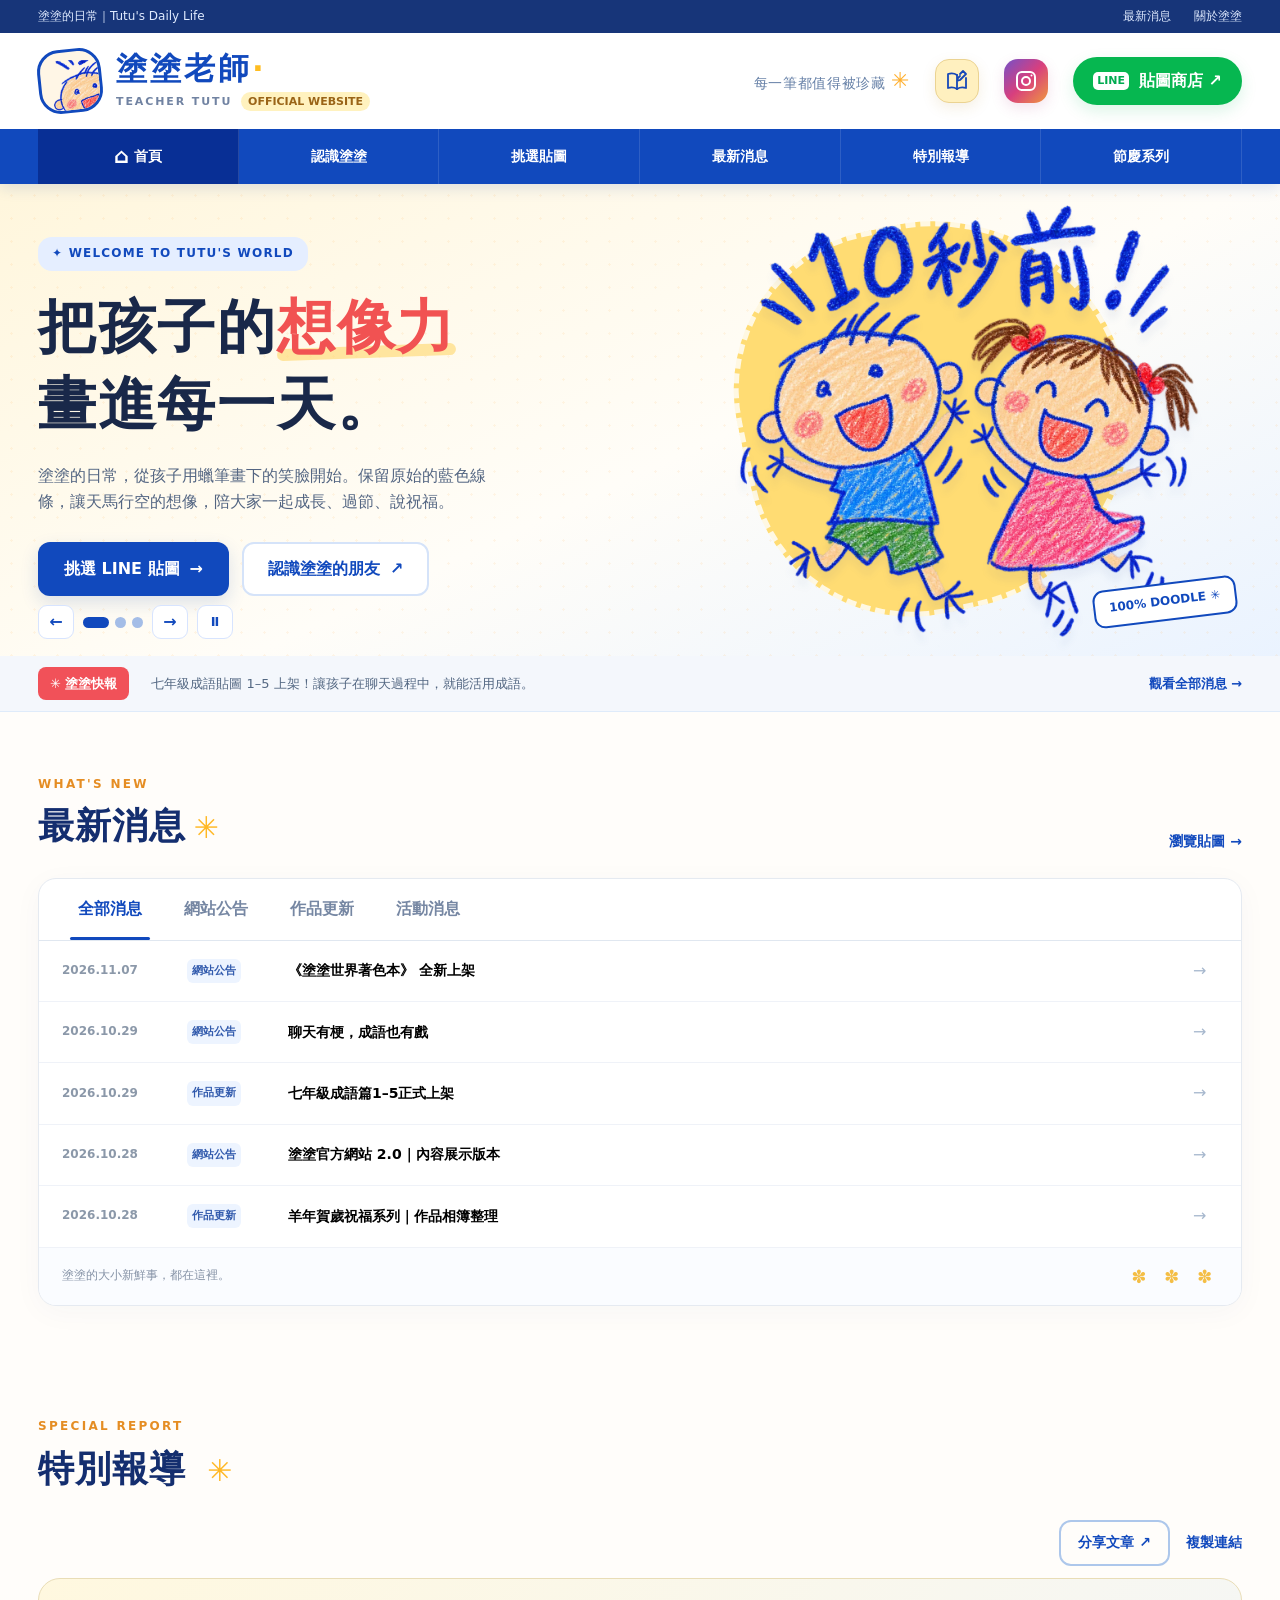
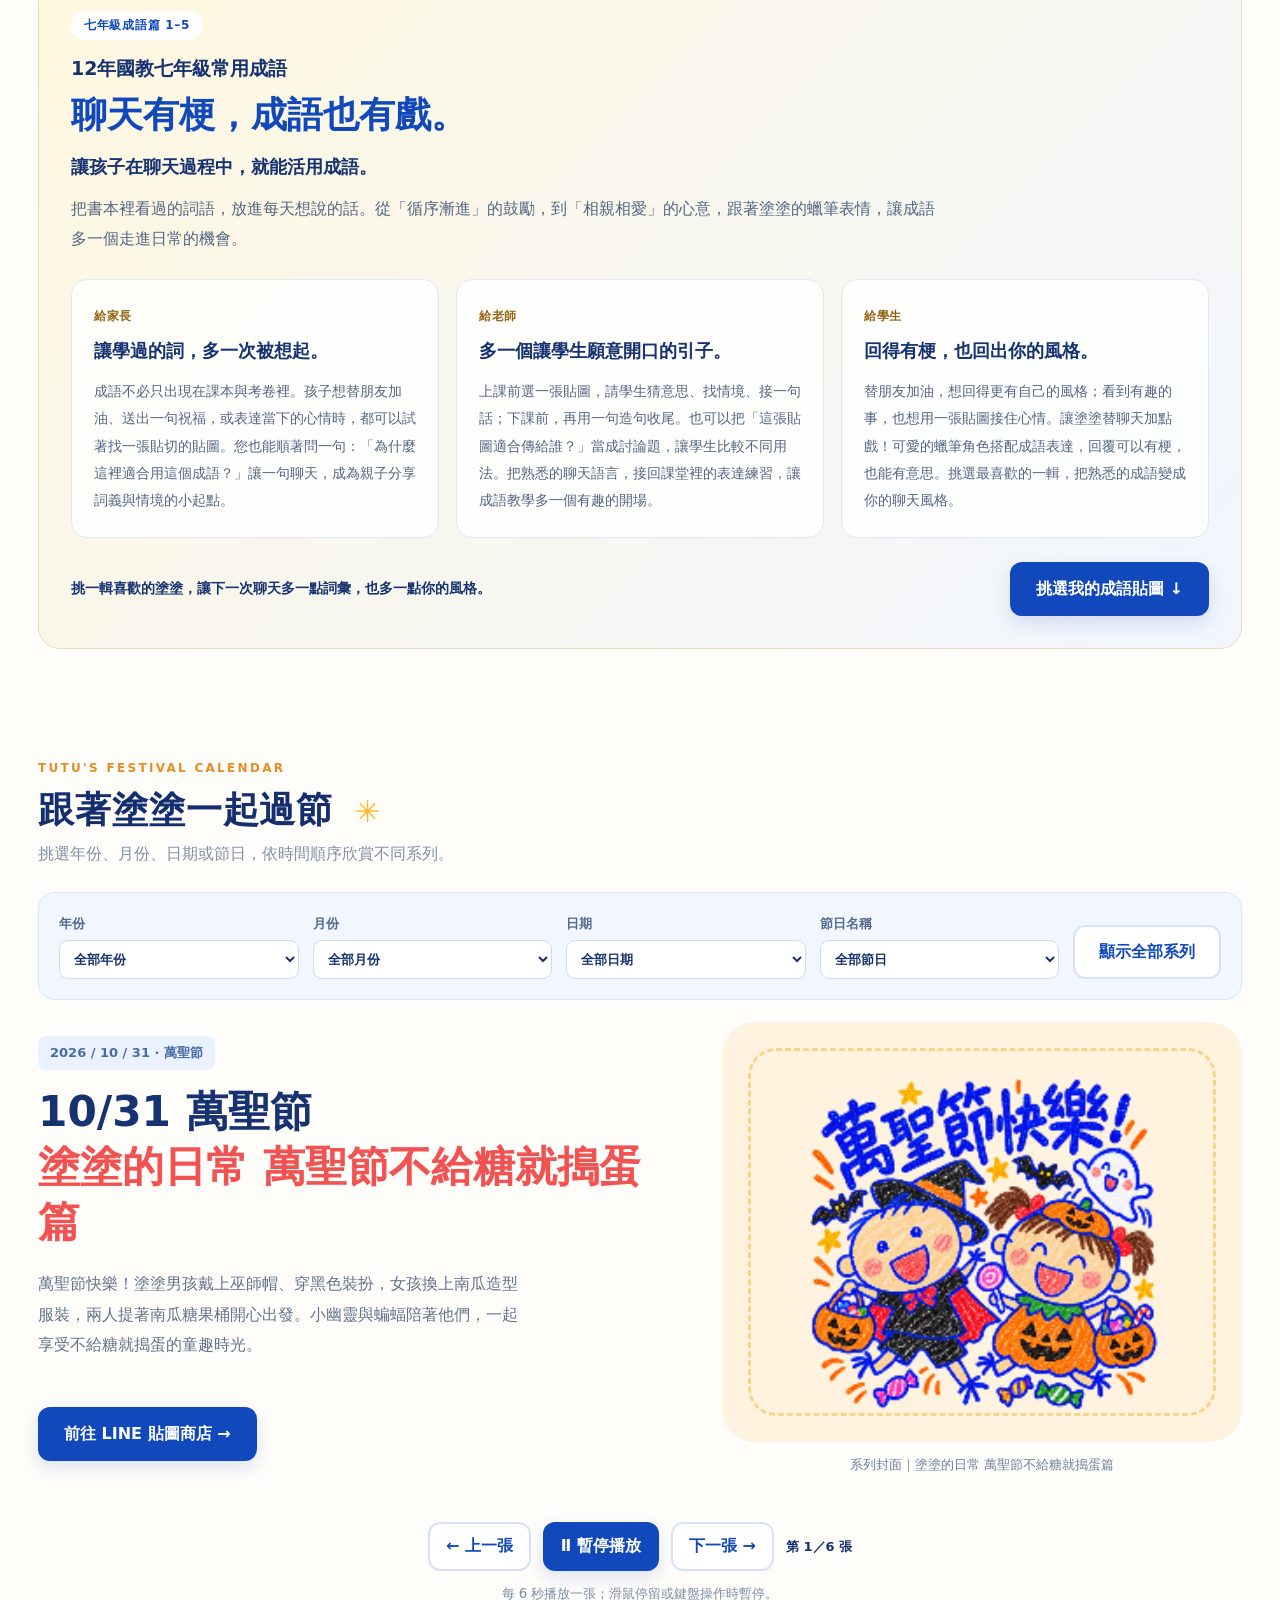
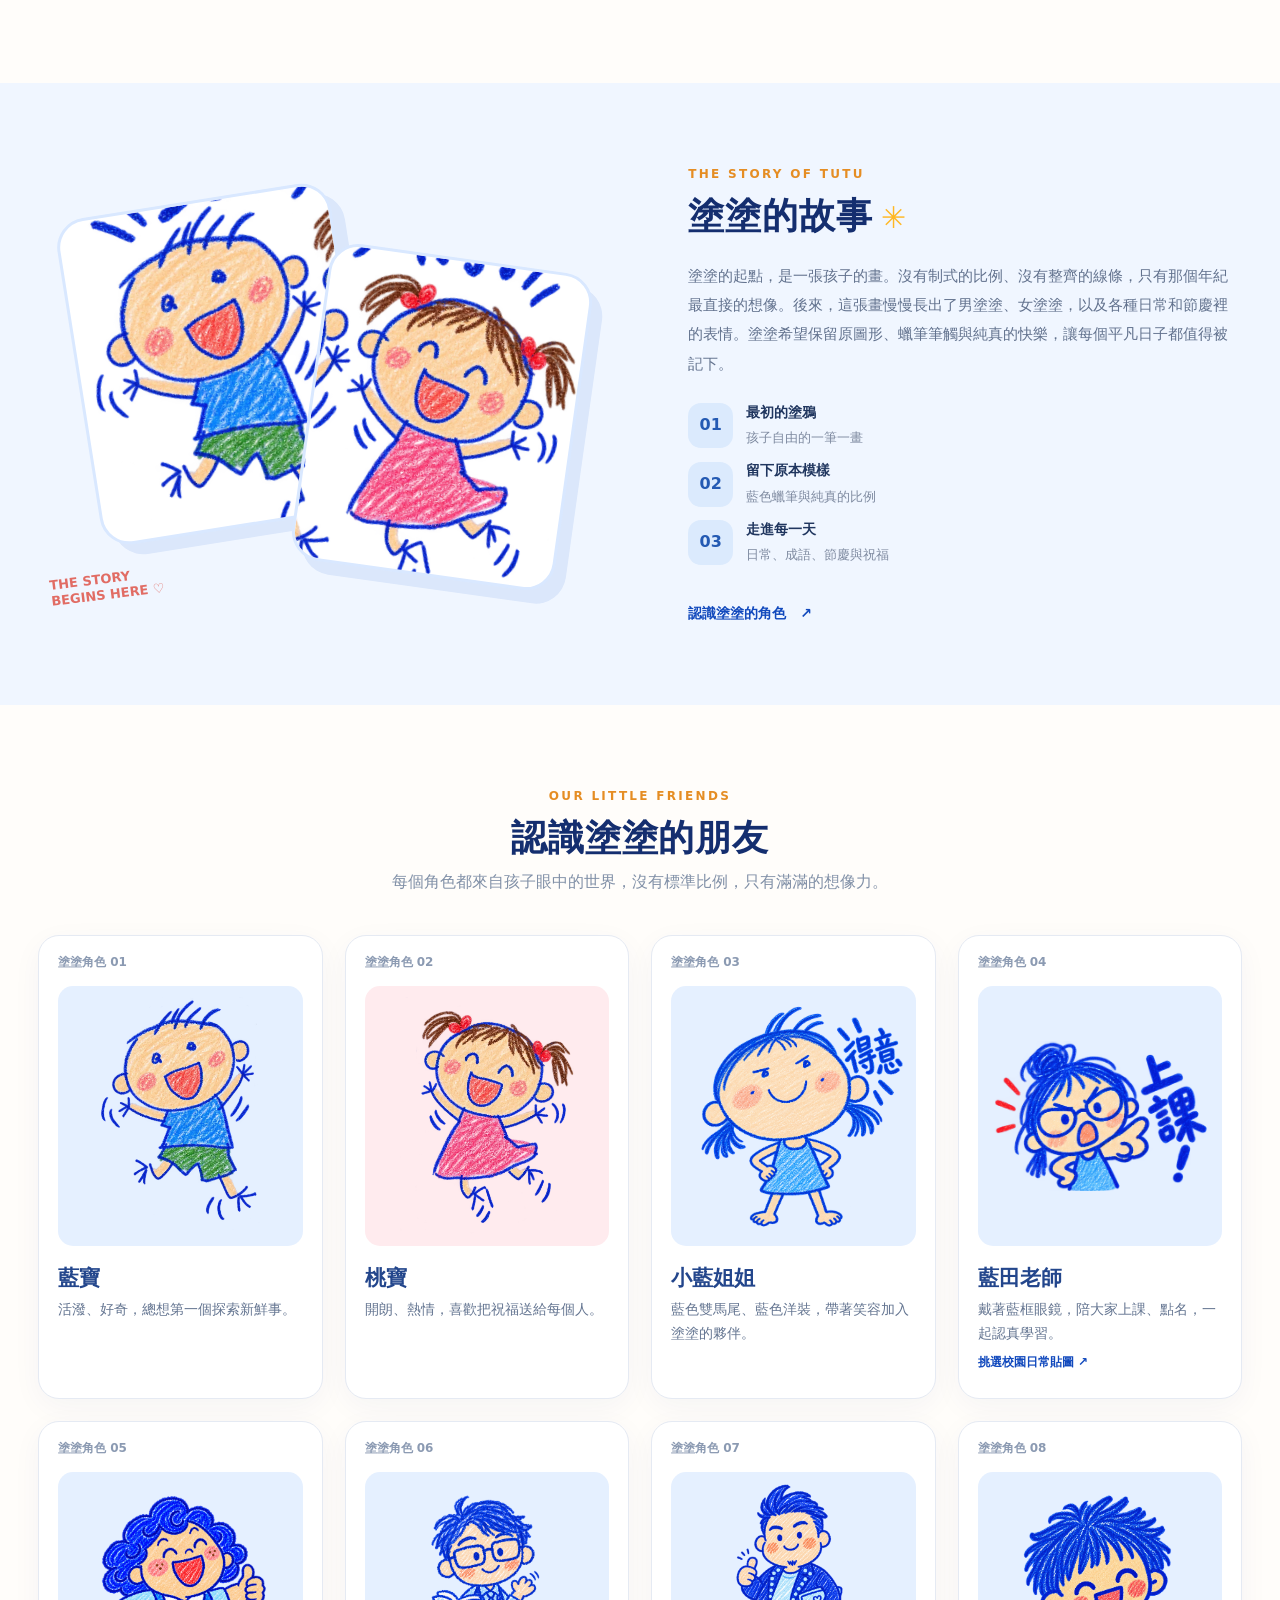
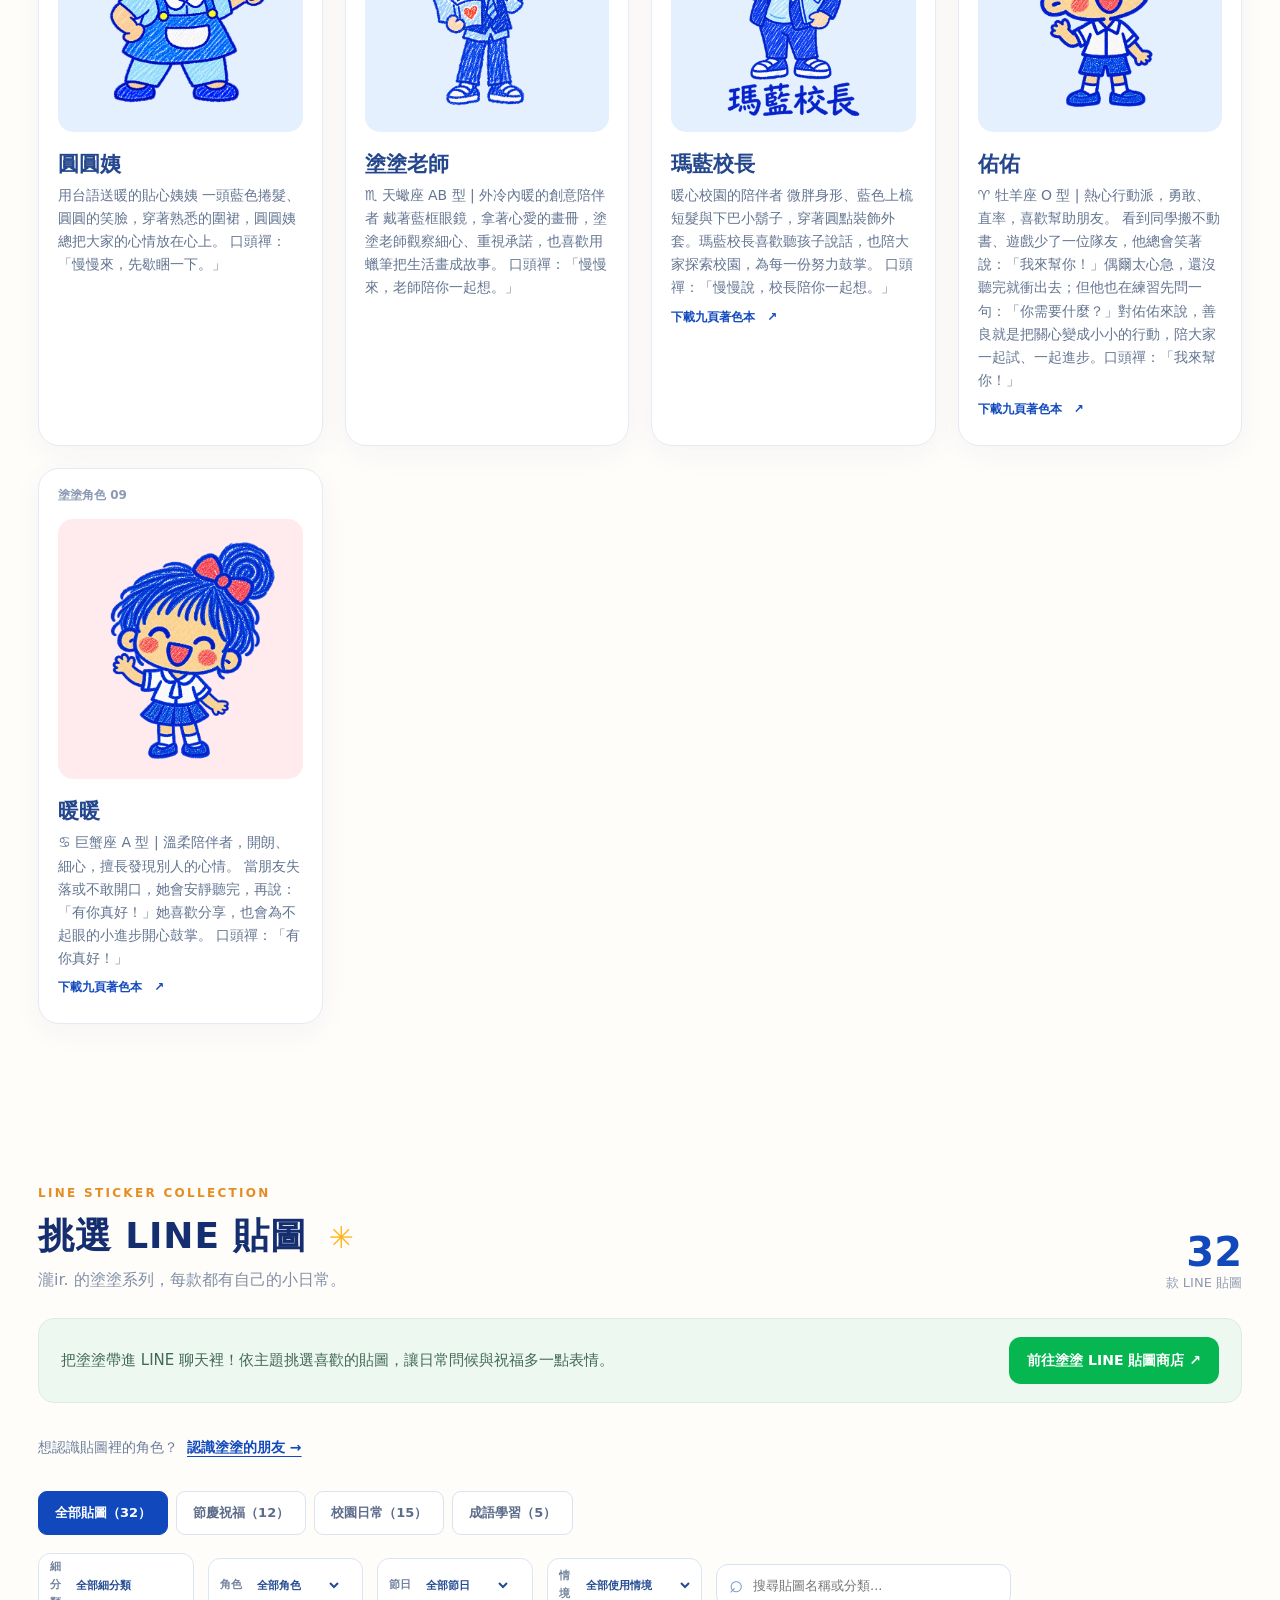
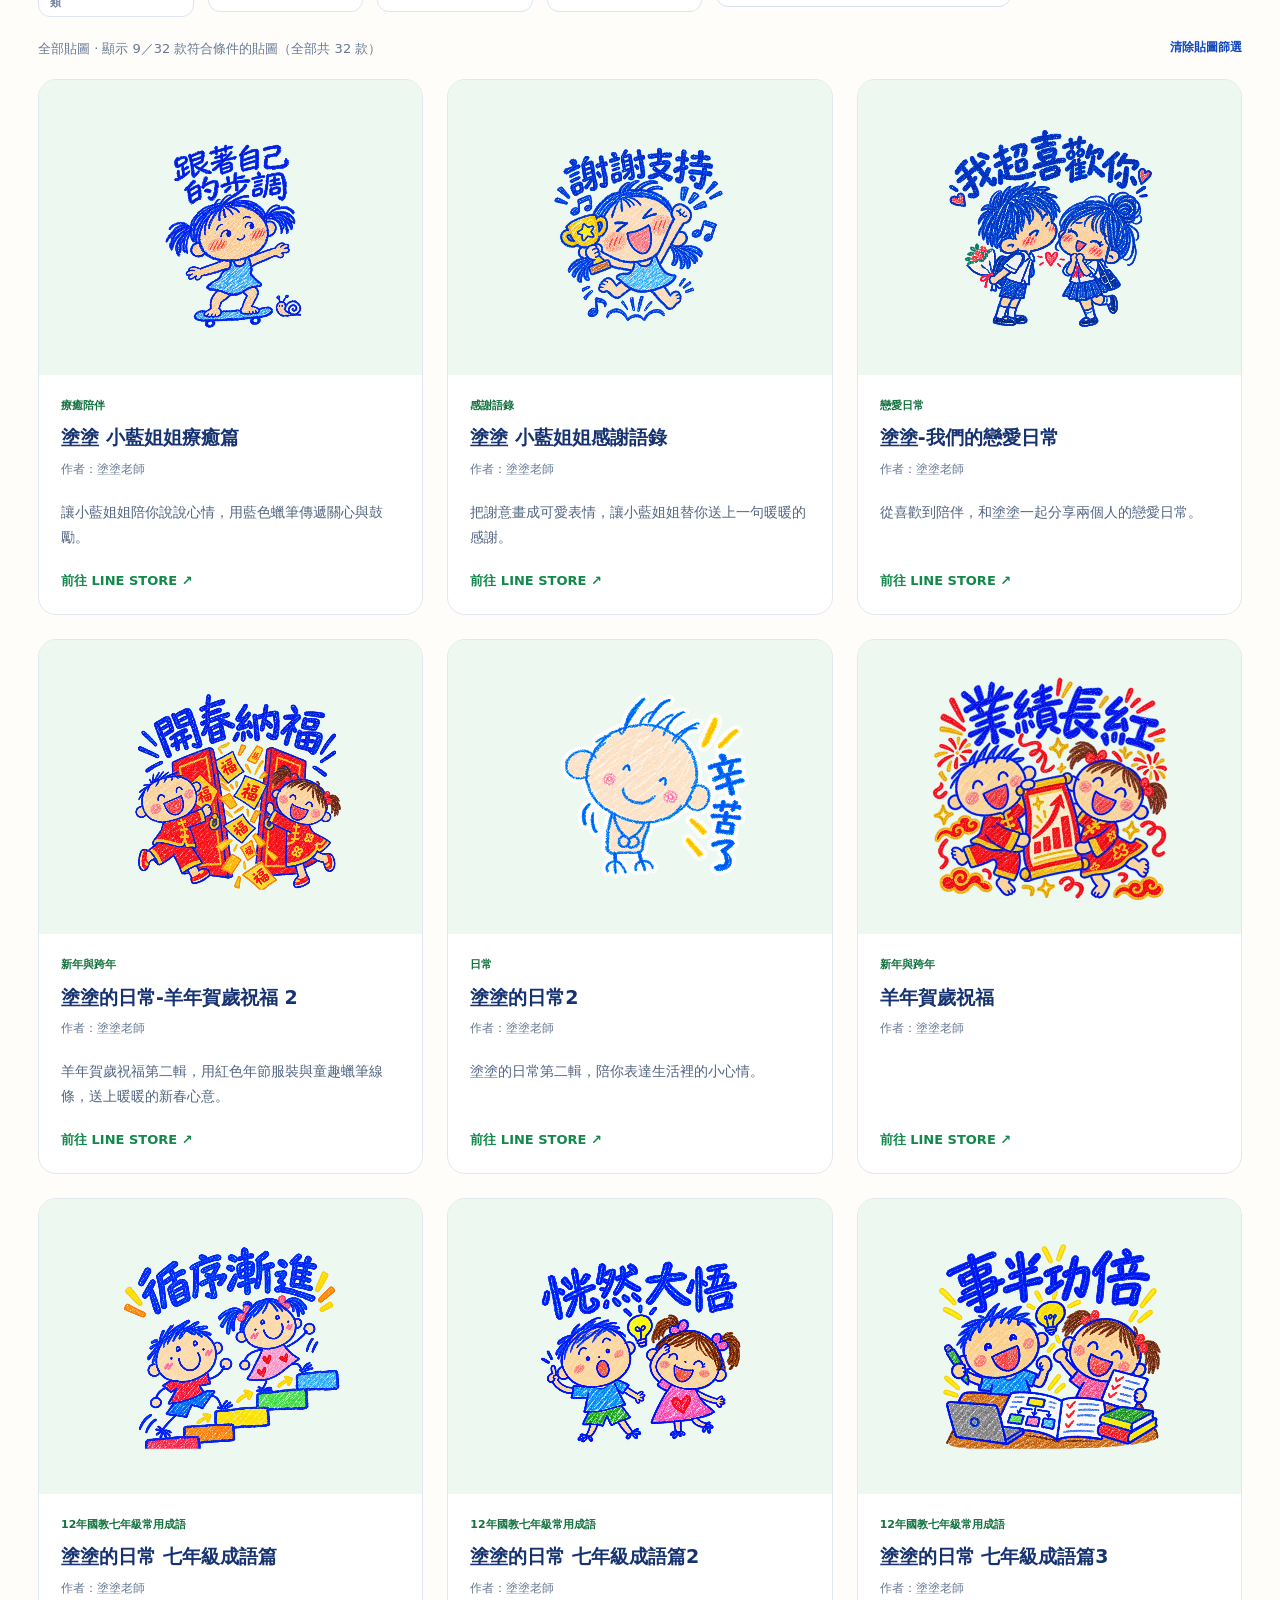
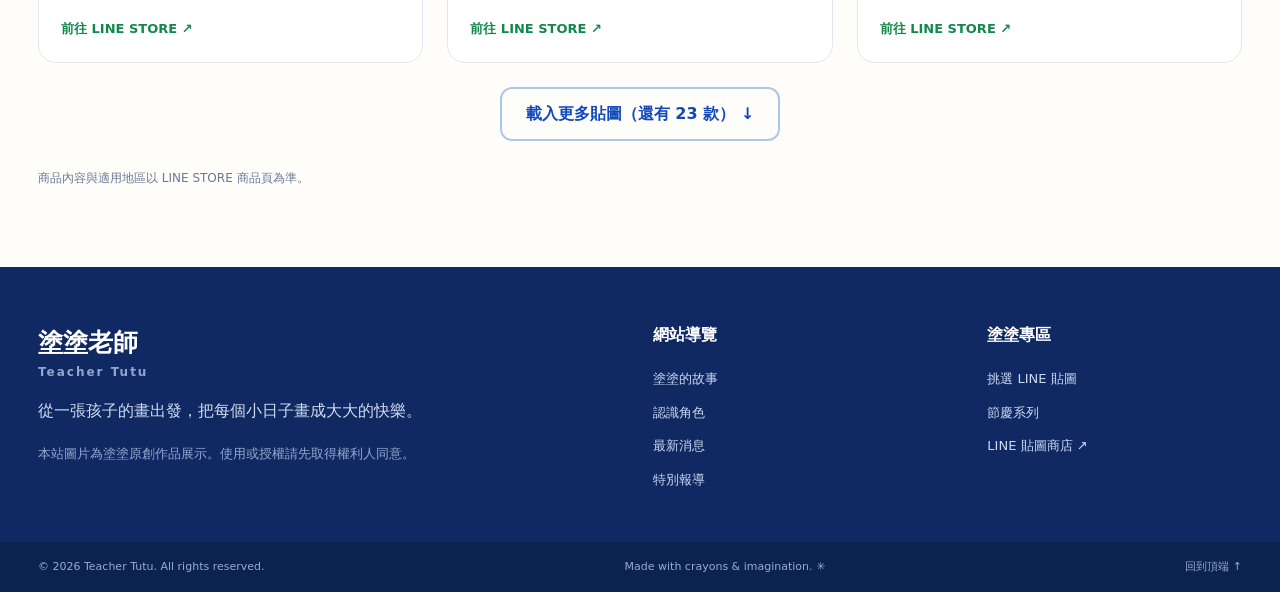
==== index.html @ b430885b "Publish Malan principal coloring book, restore friends and add product end sorting" ====
<!doctype html>
<html lang="zh-Hant">
<head>
<meta charset="utf-8"><meta name="viewport" content="width=device-width,initial-scale=1"><meta name="theme-color" content="#1247bd">
<meta name="description" content="塗塗老師 Teacher Tutu 官方網站。認識藍寶、桃寶、小藍姐姐、藍田老師與人物夥伴，閱讀塗塗的創作故事、成語特別報導，探索校園日常、生日祝福與節慶 LINE 貼圖。">
<link rel="canonical" href="https://yilong691111.github.io/teacher-tutu/">
<meta name="robots" content="index,follow,max-image-preview:large">
<meta name="keywords" content="塗塗老師,Teacher Tutu,塗塗的日常,LINE貼圖,兒童塗鴉,蠟筆畫,羊年賀歲">
<meta name="author" content="Teacher Tutu">
<meta property="og:url" content="https://yilong691111.github.io/teacher-tutu/"><meta property="og:site_name" content="塗塗老師 Teacher Tutu">
<meta property="og:type" content="website"><meta property="og:locale" content="zh_TW">
<meta property="og:title" content="塗塗老師 Teacher Tutu｜官方網站">
<meta property="og:description" content="塗塗老師 Teacher Tutu 官方網站。認識藍寶、桃寶、小藍姐姐、藍田老師與人物夥伴，閱讀塗塗的創作故事、成語特別報導，探索校園日常、生日祝福與節慶 LINE 貼圖。">
<meta property="og:image" content="https://yilong691111.github.io/teacher-tutu/assets/og-cover.png"><meta property="og:image:alt" content="塗塗老師 Teacher Tutu 原創蠟筆角色">
<meta name="twitter:card" content="summary_large_image"><meta name="twitter:title" content="塗塗老師 Teacher Tutu">
<meta name="twitter:description" content="塗塗老師 Teacher Tutu 官方網站。認識藍寶、桃寶、小藍姐姐、藍田老師與人物夥伴，閱讀塗塗的創作故事、成語特別報導，探索校園日常、生日祝福與節慶 LINE 貼圖。"><meta name="twitter:image" content="https://yilong691111.github.io/teacher-tutu/assets/og-cover.png">
<link rel="manifest" href="manifest.webmanifest"><link rel="apple-touch-icon" href="assets/icon-192.png">
<title>塗塗老師 Teacher Tutu｜官方網站</title>
<link rel="stylesheet" href="styles.css?v=20261101-header-instagram"><link rel="icon" href="assets/tutu-boy.webp" type="image/webp">
<script defer src="data/site-data.js?v=20261108-principal-friends-order"></script><script defer src="content-models.js?v=20261108-principal-friends-order"></script><script defer src="festival-model.js?v=20261106-year-order"></script><script defer src="category-model.js?v=20261030-report-editor"></script><script defer src="media-model.js?v=20261105-media-remove-fix"></script>
<script defer src="report-model.js?v=20261101-report-editor-pages"></script><script defer src="homepage-rich-text.js?v=20261103-rich-copy"></script>
<script defer src="homepage-text.js?v=20261103-preview-assets-tags"></script>
<script defer src="image-assets.js?v=20261103-preview-assets-tags"></script>
<script defer src="image-store.js?v=20261104-coloring"></script>
<script defer src="responsive-images.js?v=20261103-preview-assets-tags"></script>
<script defer src="coloring-release.js?v=20261108-principal-friends-order"></script><script defer src="coloring-model.js?v=20261108-principal-friends-order"></script><script defer src="coloring-assets.js?v=20261104-coloring"></script><script defer src="coloring-store.js?v=20261104-coloring"></script>
<script defer src="github-cms.js?v=20261105-december-single"></script><script defer src="festival-player.js?v=20261030-report-editor"></script><script defer src="taxonomy.js?v=20261103-preview-assets-tags"></script>
<script defer src="catalog-navigation.js?v=20261103-preview-assets-tags"></script><script defer src="catalog-browser.js?v=20261103-preview-assets-tags"></script><script defer src="article-sharing.js?v=20261030-report-editor"></script><script defer src="report-renderer.js?v=20261101-report-pages"></script><script defer src="homepage-preview.js?v=20261103-preview-assets-tags"></script>
<script defer src="app.js?v=20261103-preview-assets-tags"></script>
<script defer src="coloring-public.js?v=20261104-coloring"></script>
<script type="application/ld+json">{"@context":"https://schema.org","@graph":[{"@type":"Brand","@id":"https://yilong691111.github.io/teacher-tutu/#brand","name":"塗塗老師","alternateName":"Teacher Tutu","url":"https://yilong691111.github.io/teacher-tutu/","description":"從孩子的原始蠟筆塗鴉出發的原創角色品牌","logo":"https://yilong691111.github.io/teacher-tutu/assets/icon-192.png","sameAs":["https://store.line.me/stickershop/author/5947333/zh-Hant","https://www.instagram.com/tutu.teacher/"]},{"@type":"WebPage","@id":"https://yilong691111.github.io/teacher-tutu/#webpage","url":"https://yilong691111.github.io/teacher-tutu/","name":"塗塗老師 Teacher Tutu｜官方網站","description":"塗塗老師 Teacher Tutu 官方網站。認識藍寶、桃寶、小藍姐姐、藍田老師與人物夥伴，閱讀塗塗的創作故事、成語特別報導，探索校園日常、生日祝福與節慶 LINE 貼圖。","inLanguage":"zh-Hant","about":{"@id":"https://yilong691111.github.io/teacher-tutu/#brand"},"primaryImageOfPage":{"@type":"ImageObject","url":"https://yilong691111.github.io/teacher-tutu/assets/og-cover.png"}}]}</script>
<link rel="stylesheet" href="homepage-text.css?v=20261103-rich-copy">
<link rel="stylesheet" href="editor-enhancements.css?v=20261103-preview-assets-tags">
<link rel="stylesheet" href="coloring.css?v=20261104-coloring">
</head>
<body><div id="scroll-progress" aria-hidden="true"></div>
<a class="skip" href="#main">跳至主要內容</a>
<div class="utility"><div class="wrap utility-inner"><span>塗塗的日常｜Tutu's Daily Life</span><div><a href="#news">最新消息</a><a href="#about">關於塗塗</a></div></div></div>
<header class="masthead" id="top"><div class="wrap mast-inner"><a class="identity" href="#top" aria-label="塗塗老師官方網站首頁"><span class="logo-stamp"><img src="assets/tutu-boy.webp" alt=""></span><span><b>塗塗老師<span class="brand-dot">·</span></b><small>TEACHER TUTU <i>OFFICIAL WEBSITE</i></small></span></a><div class="header-right"><span class="header-note"><span id="brand-tagline">每一筆都值得被珍藏</span> <span aria-hidden="true">✳</span></span><button id="header-coloring" class="coloring-link" type="button" aria-label="開啟著色本下載" aria-haspopup="dialog" aria-controls="coloring-dialog" aria-expanded="false" title="下載著色本"><svg viewBox="0 0 24 24" width="24" height="24" fill="none" stroke="currentColor" stroke-width="1.8" stroke-linecap="round" stroke-linejoin="round" aria-hidden="true"><path d="M12 6c-3-2-6-2-9-1v14c3-1 6-1 9 1 3-2 6-2 9-1V9"></path><path d="M12 6v14M15 5l3-3 3 3-6 6-3 1 1-3 2-2"></path></svg></button><a id="header-instagram" class="instagram-link" href="https://www.instagram.com/tutu.teacher/" target="_blank" rel="noopener noreferrer" aria-label="塗塗老師 Instagram（另開新視窗）" title="Instagram @tutu.teacher"><svg viewBox="0 0 24 24" width="24" height="24" fill="none" stroke="currentColor" stroke-width="2" aria-hidden="true" focusable="false"><rect x="3" y="3" width="18" height="18" rx="5"></rect><circle cx="12" cy="12" r="4"></circle><circle cx="17.5" cy="6.5" r="1" fill="currentColor" stroke="none"></circle></svg></a><a id="header-line" class="line-pill" href="https://store.line.me/stickershop/author/5947333/zh-Hant" target="_blank" rel="noopener noreferrer"><span class="line-logo">LINE</span> 貼圖商店 ↗</a><button class="mobile-toggle" type="button" aria-label="展開導覽" aria-controls="primary-nav" aria-expanded="false">☰</button></div></div></header>
<nav class="nav-bar" id="primary-nav" aria-label="主選單"><div class="wrap nav-inner">
<a href="#top" class="nav-item active" data-nav-target="top" aria-current="location">⌂ <span>首頁</span></a><a href="#about" class="nav-item" data-nav-target="about">認識塗塗</a><a href="#line-catalog" class="nav-item" data-nav-target="line-catalog" data-catalog-topic="all">挑選貼圖</a><a href="#news" class="nav-item" data-nav-target="news">最新消息</a><a href="#idiom-story" class="nav-item" data-nav-target="idiom-story">特別報導</a><a href="#series" class="nav-item" data-nav-target="series">節慶系列</a>
</div></nav>
<main id="main">
<section class="hero-area"><div class="wrap hero-wrap"><div class="hero-track" id="hero-track" aria-label="塗塗輪播主題">
<div class="hero-slide on" data-idx="0"><div class="hero-content"><span id="hero-kicker" class="hero-kicker">✦ WELCOME TO TUTU'S WORLD</span><h1 id="hero-title">把孩子的<span>想像力</span><br>畫進每一天。</h1><div id="hero-description" class="homepage-copy">塗塗從孩子最真實的蠟筆塗鴉出發，用不完美的線條，留下最珍貴的快樂。</div><div class="hero-buttons"><a href="#line-catalog" data-catalog-topic="all" class="button blue">挑選 LINE 貼圖 <b>→</b></a><a href="#characters" class="button light">認識塗塗的朋友 <b>↗</b></a></div></div><div class="hero-visual"><span class="sketch-circle"></span><img id="hero-main-image" src="assets/tutu-hero.webp" alt="原創塗塗男女角色，快樂跳躍的蠟筆畫"><span class="drawn-label">100% DOODLE ✳</span></div></div>
<div class="hero-slide" data-idx="1"><div class="hero-content"><span id="hero2-kicker" class="hero-kicker">✦ ORIGINAL CRAYON ART</span><h1 id="hero2-title">歪歪的線條，<br><span>獨一無二</span>的塗塗。</h1><div id="hero2-description" class="homepage-copy">藍色蠟筆外框、圓圓的笑臉與大膽的顏色，是塗塗最有辨識度的原創表情。</div><div class="hero-buttons"><a href="#characters" class="button blue">認識塗塗夥伴 <b>→</b></a></div></div><div class="hero-visual"><span class="sketch-circle orange"></span><img id="hero2-main-image" src="assets/tutu-original.webp" alt="塗塗原始藍色蠟筆畫"></div></div>
<div class="hero-slide" data-idx="2"><div class="hero-content"><span id="hero3-kicker" class="hero-kicker">✦ CELEBRATE EVERY LITTLE DAY</span><h1 id="hero3-title">塗塗的日常，<br><span>一起說祝福。</span></h1><div id="hero3-description" class="homepage-copy">從日常問候到羊年賀歲，每張貼圖都保留孩子畫作的童真筆觸。</div><div class="hero-buttons"><a href="#series" class="button blue">探索節慶作品 <b>→</b></a><a href="#line" class="button light">看 LINE 貼圖 ↗</a></div></div><div class="hero-visual"><span class="sketch-circle red"></span><img id="hero-feature-image" src="assets/works/002.webp" alt="塗塗賀新年貼圖"></div></div>
</div><div class="hero-controls"><button id="hero-prev" aria-label="上一張">←</button><div class="hero-dots" id="hero-dots"><button class="selected" data-go="0" aria-label="第 1 張"></button><button data-go="1" aria-label="第 2 張"></button><button data-go="2" aria-label="第 3 張"></button></div><button id="hero-next" aria-label="下一張">→</button><button id="hero-pause" class="pause" aria-label="暫停輪播">Ⅱ</button></div></div></section>
<section class="notice-strip" aria-label="重要訊息"><div class="wrap notice-in"><span>✳ 塗塗快報</span><p id="notice-text">歡迎來到塗塗老師官方網站！作品持續整理更新中。</p><a href="#news">觀看全部消息 →</a></div></section>
<span id="gallery" class="legacy-anchor" aria-hidden="true"></span>
<section class="section wrap news-layout" id="news"><div class="news-left"><div class="section-title"><div><span class="section-eyebrow">WHAT'S NEW</span><h2>最新消息<span class="spark">✳</span></h2></div><a href="#line-catalog" data-catalog-topic="all" class="link-more">瀏覽貼圖 →</a></div><div class="news-panel"><div class="tabs" role="tablist" aria-label="公告分類"><button class="selected" data-news="全部" role="tab" aria-selected="true">全部消息</button><button data-news="網站公告" role="tab" aria-selected="false">網站公告</button><button data-news="作品更新" role="tab" aria-selected="false">作品更新</button><button data-news="活動消息" role="tab" aria-selected="false">活動消息</button></div><div id="news-list" class="news-list"></div><div class="panel-bottom"><span>塗塗的大小新鮮事，都在這裡。</span><span class="tiny-flower">✽ ✽ ✽</span></div></div></div></section>
<section class="section wrap idiom-story" id="idiom-story" aria-labelledby="special-report-title"><div class="section-title"><div><span class="section-eyebrow">SPECIAL REPORT</span><h2 id="special-report-title">特別報導 <span class="spark">✳</span></h2></div></div><div id="report-list"></div></section>
<section class="section wrap festival-calendar" id="series" aria-labelledby="festival-calendar-heading">
<div class="section-title"><div><span class="section-eyebrow">TUTU'S FESTIVAL CALENDAR</span><h2 id="festival-calendar-heading">跟著塗塗一起過節 <span class="spark">✳</span></h2><p>挑選年份、月份、日期或節日，依時間順序欣賞不同系列。</p></div></div>
<div class="festival-calendar-filters"><label>年份<select id="festival-filter-year"><option value="">全部年份</option></select></label><label>月份<select id="festival-filter-month"><option value="">全部月份</option></select></label><label>日期<select id="festival-filter-day"><option value="">全部日期</option></select></label><label>節日名稱<select id="festival-filter-holiday"><option value="">全部節日</option></select></label><button type="button" id="festival-reset" class="button light">顯示全部系列</button></div>
<p id="festival-result" class="festival-result"></p>
<div class="festival-ticker" id="festival-ticker" role="group" aria-label="依節慶日期順序排列的系列跑馬燈"><div class="festival-ticker-track" id="festival-ticker-track"></div></div>
<div class="festival-empty" id="festival-empty" hidden><p id="festival-empty-text"></p><p>可按「顯示全部系列」重新選擇。</p></div>
<div class="featured festival-display" id="festival-display"><div class="featured-copy"><span class="festival-date-label" id="festival-date-label"></span><h3><span id="festival-title">塗塗的日常</span><br><em id="festival-subtitle">羊年賀歲祝福</em></h3><p id="festival-description"></p><div class="featured-tags" id="festival-tags"></div><a href="#gallery" id="featured-go" class="button blue">看看系列作品 →</a></div><figure class="festival-artwork"><div class="featured-photo"><img id="festival-image" src="assets/works/009.webp" alt="塗塗節慶作品"></div><figcaption id="festival-work-caption"></figcaption></figure></div>
<div class="festival-playback"><button type="button" id="festival-prev" class="button light" aria-label="上一張節慶作品">← 上一張</button><button type="button" id="festival-pause" class="button blue">Ⅱ 暫停播放</button><button type="button" id="festival-next" class="button light" aria-label="下一張節慶作品">下一張 →</button><span id="festival-frame-count"></span><small>每 6 秒播放一張；滑鼠停留或鍵盤操作時暫停。</small></div><span id="festival-announcement" class="sr-only" aria-live="polite"></span>
</section>
<section class="story-band section" id="about"><div class="wrap story-inner"><div class="story-photos"><div class="story-sticker one"><img src="assets/tutu-boy.webp" alt="男塗塗角色"></div><div class="story-sticker two"><img src="assets/tutu-girl.webp" alt="女塗塗角色"></div><span class="story-note">THE STORY<br>BEGINS HERE ♡</span></div><div class="story-copy"><span class="section-eyebrow">THE STORY OF TUTU</span><h2>塗塗的故事<span class="spark">✳</span></h2><p id="story-description">塗塗的起點，是一張孩子的畫。沒有制式的比例，沒有整齊的線條，只有那個年紀最直接的想像。後來這張畫慢慢長出了男塗塗、女塗塗，以及日常和節慶裡的表情。</p><div class="story-steps"><div><strong>01</strong><span><b>最初的塗鴉</b><small>孩子自由的一筆一畫</small></span></div><div><strong>02</strong><span><b>留下原本模樣</b><small>藍色蠟筆與純真的比例</small></span></div><div><strong>03</strong><span><b>走進每一天</b><small>日常、成語、節慶與祝福</small></span></div></div><a class="underlink" href="#characters">認識塗塗的角色　↗</a></div></div></section>
<section class="section wrap" id="characters"><div class="section-title center"><span class="section-eyebrow">OUR LITTLE FRIENDS</span><h2>認識塗塗的朋友</h2><p>每個角色都來自孩子眼中的世界，沒有標準比例，只有滿滿的想像力。</p></div><div class="character-cards" id="character-cards"><article class="char-card"><span class="char-deco">塗塗角色 01</span><div class="char-image ice"><img src="assets/tutu-boy.webp" alt="男塗塗"></div><h3>男塗塗</h3><p>活潑、好奇，總想第一個探索新鮮事。</p></article><article class="char-card"><span class="char-deco">塗塗角色 02</span><div class="char-image pink"><img src="assets/tutu-girl.webp" alt="女塗塗"></div><h3>女塗塗</h3><p>開朗、熱情，喜歡把祝福送給每個人。</p></article><article class="char-card" id="character-xiaolan"><span class="char-deco">塗塗角色 03</span><div class="char-image ice"><img src="assets/xiaolan-sister.png" alt="小藍姐姐，藍色雙馬尾與藍色洋裝的蠟筆角色" width="1254" height="1254" style="height:92%;width:92%"></div><h3>小藍姐姐</h3><p>藍色雙馬尾、藍色洋裝，帶著笑容加入塗塗的夥伴。</p></article><article class="char-card" id="character-lantian"><span class="char-deco">塗塗角色 04</span><div class="char-image ice"><img src="assets/works/lantian-32044.png" alt="藍田老師，戴著藍框眼鏡、舉手提醒上課的蠟筆角色" width="512" height="341" style="height:92%;width:92%"></div><h3>藍田老師</h3><p>戴著藍框眼鏡，陪大家上課、點名，一起認真學習。</p><a class="underlink" href="?topic=daily#line-catalog">挑選校園日常貼圖 ↗</a></article></div></section>

<section class="section wrap line-catalog" id="line-catalog" aria-labelledby="line-catalog-title" hidden><div class="section-title"><div><span class="section-eyebrow">LINE STICKER COLLECTION</span><h2 id="line-catalog-title">挑選 LINE 貼圖 <span class="spark">✳</span></h2><p>瀧ir. 的塗塗系列，每款都有自己的小日常。</p></div><div class="gallery-summary"><b id="line-product-count">0</b><span>款 LINE 貼圖</span></div></div><div class="catalog-intro" id="line"><p>把塗塗帶進 LINE 聊天裡！依主題挑選喜歡的貼圖，讓日常問候與祝福多一點表情。</p><a class="button line-btn" id="main-line" href="https://store.line.me/stickershop/author/5947333/zh-Hant" target="_blank" rel="noopener noreferrer">前往塗塗 LINE 貼圖商店 ↗</a></div><p class="collection-switch">想認識貼圖裡的角色？<a href="#characters">認識塗塗的朋友 →</a></p><div class="line-catalog-toolbar"><div id="line-product-filters" class="gallery-filters" role="group" aria-label="貼圖主題"></div><div class="catalog-refinements"><label class="select-box"><span>細分類</span><select id="line-category-filter" aria-label="貼圖細分類"><option value="">全部細分類</option></select></label><label class="select-box"><span>角色</span><select id="line-character-filter" aria-label="貼圖角色"><option value="">全部角色</option></select></label><label class="select-box"><span>節日</span><select id="line-holiday-filter" aria-label="貼圖節日"><option value="">全部節日</option></select></label><label class="select-box"><span>情境</span><select id="line-situation-filter" aria-label="貼圖情境"><option value="">全部情境</option></select></label><label class="search-box"><span aria-hidden="true">⌕</span><input id="line-product-search" type="search" placeholder="搜尋貼圖名稱或分類..." aria-label="搜尋 LINE 貼圖"></label></div></div><div class="gallery-resultbar"><p id="line-product-result" class="line-product-result" aria-live="polite"></p><button id="clear-line-products" class="text-button" type="button">清除貼圖篩選</button></div><div id="line-product-grid" class="line-product-grid"></div><div class="catalog-more"><button id="load-more-line-products" class="button outline" type="button" aria-controls="line-product-grid" hidden>載入更多貼圖 ↓</button></div><p id="line-product-empty" hidden>找不到符合條件的貼圖，試試其他分類或名稱。</p><p class="line-catalog-note">商品內容與適用地區以 LINE STORE 商品頁為準。</p></section>
</main>
<footer class="footer" id="contact"><div class="wrap footer-main"><div class="footer-brand"><div class="footer-logo">塗塗老師 <span>Teacher Tutu</span></div><p>從一張孩子的畫出發，把每個小日子畫成大大的快樂。</p><small>本站圖片為塗塗原創作品展示。使用或授權請先取得權利人同意。</small></div><div class="footer-column"><b>網站導覽</b><a href="#about">塗塗的故事</a><a href="#characters">認識角色</a><a href="#news">最新消息</a><a href="#idiom-story">特別報導</a></div><div class="footer-column"><b>塗塗專區</b><a href="#line-catalog" data-catalog-topic="all">挑選 LINE 貼圖</a><a href="#series">節慶系列</a><a id="footer-line" href="https://store.line.me/stickershop/author/5947333/zh-Hant" target="_blank" rel="noopener noreferrer">LINE 貼圖商店 ↗</a></div></div><div class="footer-bottom"><div class="wrap"><span>© <span id="year">2026</span> Teacher Tutu. All rights reserved.</span><span>Made with crayons & imagination. ✳</span><a href="#top">回到頂端 ↑</a></div></div></footer>
<dialog id="news-dialog" class="news-modal"><button id="news-dialog-close" type="button" aria-label="關閉消息">✕</button><span class="section-eyebrow" id="news-dialog-category"></span><h3 id="news-dialog-title"></h3><p id="news-dialog-date"></p><div id="news-dialog-body"></div></dialog>
<button id="back-top" class="back-top" type="button" aria-label="回到頁面頂端">↑</button><div id="site-toast" class="site-toast" role="status" aria-live="polite"></div><dialog id="coloring-dialog" class="coloring-dialog" aria-labelledby="coloring-dialog-title">
<div class="coloring-dialog-head"><div><span class="section-eyebrow">LET'S COLOR TOGETHER</span><h2 id="coloring-dialog-title">把塗塗畫成你的顏色</h2><p>挑選著色本，下載 PDF 就能列印。自由選色，每一筆都很棒。</p></div><button id="coloring-close" type="button" class="coloring-close">關閉 ✕</button></div>
<div class="coloring-toolbar"><div class="coloring-tabs" role="group" aria-label="著色本分類"><button type="button" data-coloring-category="" aria-pressed="true">全部著色本</button><button type="button" data-coloring-category="人物篇" aria-pressed="false">人物篇</button><button type="button" data-coloring-category="合集篇" aria-pressed="false">合集篇</button></div><label class="coloring-search">找一本著色本<input id="coloring-search" type="search" placeholder="搜尋角色或書名"></label></div>
<p id="coloring-result" class="coloring-result" role="status" aria-live="polite"></p><div id="coloring-grid" class="coloring-grid"></div><p class="coloring-print-note">列印建議：A4、原尺寸、單面列印；蠟筆或色鉛筆都可以。</p>
</dialog>
</body></html>
---- styles.css ----
:root{--blue:#1149bd;--deep:#163270;--ink:#192849;--light:#edf5ff;--cream:#fffaf0;--gold:#ffc942;--red:#f15252;--line:#e1e7ef;--font:system-ui,-apple-system,"Noto Sans TC","Microsoft JhengHei",sans-serif}*{box-sizing:border-box}html{scroll-behavior:smooth;scroll-padding-top:75px}body{margin:0;font-family:var(--font);color:var(--ink);background:#fffdfa;line-height:1.65}button,input,textarea,select{font:inherit}button{cursor:pointer}a{color:inherit;text-decoration:none}img{max-width:100%;display:block}h1,h2,h3,p{margin-top:0}h1,h2,h3{line-height:1.3}h2{letter-spacing:.025em}button:focus-visible,a:focus-visible,input:focus-visible{outline:3px solid #ffb51c;outline-offset:3px}.wrap{max-width:1280px;padding:0 38px;margin:0 auto}.skip{position:absolute;left:-9999px;top:0;z-index:100;background:#fff}.skip:focus{left:10px}.utility{background:#173579;color:#e0ebff;font-size:12px}.utility-inner{height:33px;display:flex;align-items:center;justify-content:space-between}.utility-inner>div{display:flex;gap:23px}.utility a:hover{text-decoration:underline}.masthead{background:#fff;position:relative;z-index:8}.mast-inner{display:flex;justify-content:space-between;align-items:center;min-height:96px}.identity{display:flex;gap:14px;align-items:center}.logo-stamp{width:64px;height:64px;display:grid;place-items:center;background:#fff6e6;border:3px solid var(--blue);border-radius:22px;transform:rotate(-6deg);overflow:hidden}.logo-stamp img{width:90px;max-width:none;transform:rotate(6deg) translateY(10px)}.identity b{display:block;font-size:31px;letter-spacing:3px;color:var(--blue);line-height:1.12}.identity small{display:block;font-size:11px;letter-spacing:1.9px;color:#7183a2;font-weight:800;margin-top:7px}.identity small i{font-style:normal;background:#fff2bf;color:#9a6417;padding:3px 7px;border-radius:10px;letter-spacing:0;margin-left:3px}.brand-dot{color:#ffbd21}.header-right{display:flex;align-items:center;gap:25px}.header-note{color:#6680a7;font-size:14px;letter-spacing:.05em}.header-note span{color:#ffaf2d;font-size:22px}.line-pill{background:#06b750;color:#fff;border-radius:35px;padding:11px 20px;display:flex;align-items:center;gap:10px;font-weight:750;box-shadow:0 6px 16px #0fb95d25}.line-logo{font-size:11px;border-radius:5px;background:#fff;color:#00ab50;padding:0px 4px;font-weight:900}.mobile-toggle{display:none;background:#fff;color:var(--blue);border:1px solid #dde4f1;border-radius:11px;font-size:22px;width:46px;height:45px}.nav-bar{background:var(--blue);position:sticky;top:0;z-index:7;box-shadow:0 4px 14px #1746aa24}.nav-inner{display:flex;align-items:center}.nav-item{display:flex;justify-content:center;align-items:center;height:55px;min-width:116px;padding:0 15px;color:#fff;font-weight:800;font-size:14px;border-right:1px solid #ffffff20;white-space:nowrap}.nav-item:first-child{font-size:21px;min-width:100px}.nav-item:first-child span{font-size:14px;margin-left:5px}.nav-item:hover,.nav-item.active{background:#082f95}.hero-area{background:linear-gradient(155deg,#fff6dc,#fffdf8 55%,#eaf3ff);position:relative;overflow:hidden}.hero-area:before{content:"";position:absolute;inset:0;background-image:radial-gradient(#ffbb6b 1.2px,transparent 1.2px);background-size:23px 23px;opacity:.13}.hero-wrap{position:relative}.hero-track{min-height:472px;position:relative}.hero-slide{display:none;min-height:472px;grid-template-columns:1fr .95fr;align-items:center;gap:5%;animation:heroIn .45s ease}.hero-slide.on{display:grid}@keyframes heroIn{from{opacity:.5;transform:translateY(9px)}to{opacity:1;transform:translateY(0)}}.hero-content{position:relative;z-index:2;padding:38px 0 45px}.hero-kicker{display:inline-block;color:var(--blue);font-weight:900;letter-spacing:1.2px;font-size:12px;border-radius:14px;background:#e5eeff;padding:7px 14px}.hero-content h1{font-size:clamp(38px,4.5vw,63px);line-height:1.35;letter-spacing:.03em;margin:18px 0 19px;font-weight:900}.hero-content h1 span{color:var(--red);position:relative;z-index:1}.hero-content h1 span:after{content:"";position:absolute;bottom:3px;left:0;right:0;height:12px;background:#ffda76;opacity:.65;z-index:-1;border-radius:20px;transform:rotate(-2deg)}.hero-content p{color:#536582;max-width:475px;font-size:16px}.hero-buttons{display:flex;gap:13px;margin-top:26px;flex-wrap:wrap}.button{display:inline-flex;justify-content:center;align-items:center;gap:10px;padding:12px 24px;border-radius:12px;font-weight:850;border:2px solid transparent;transition:transform .2s,box-shadow .2s}.button:hover{transform:translateY(-2px)}.button.blue{background:var(--blue);color:white;box-shadow:0 7px 18px #1748ae26}.button.light{background:#fff;color:var(--blue);border-color:#d5e3f9}.button.outline{background:transparent;border-color:#adc7eb;color:var(--blue)}.hero-visual{height:445px;position:relative;display:flex;align-items:center;justify-content:center}.hero-visual img{height:106%;width:100%;object-fit:contain;position:relative;z-index:2;filter:drop-shadow(0 10px 3px #153c930d)}.sketch-circle{position:absolute;width:390px;height:390px;border-radius:45% 55% 54% 46%;background:#ffdc73;top:23px;left:10%;transform:rotate(-12deg);border:5px dashed #fff8e2}.sketch-circle.orange{background:#ffe6bb}.sketch-circle.red{background:#ffdcdf}.drawn-label{position:absolute;z-index:3;bottom:22px;right:1%;background:#fff;border:2px solid var(--blue);color:var(--blue);padding:7px 14px;border-radius:11px;font-size:12px;font-weight:900;transform:rotate(-7deg)}.hero-controls{display:flex;gap:9px;position:absolute;bottom:17px;left:38px;z-index:4;align-items:center}.hero-controls button{border:1px solid #d7e4ff;background:#fff;color:var(--blue);border-radius:9px;height:34px;min-width:36px;font-weight:900}.hero-dots{display:flex;gap:6px;align-items:center}.hero-dots button{width:11px;height:11px;min-width:0;border:0;border-radius:15px;background:#a4bde7;padding:0}.hero-dots button.selected{width:26px;background:var(--blue)}.hero-controls .pause{font-size:13px}.notice-strip{background:#f4f7fc;border-bottom:1px solid #dfebfa}.notice-in{display:flex;align-items:center;min-height:55px;gap:22px;font-size:13px}.notice-in>span{background:#f15159;color:#fff;font-weight:850;padding:6px 12px;border-radius:8px;white-space:nowrap}.notice-in p{margin:0;flex:1;color:#536782;white-space:nowrap;overflow:hidden;text-overflow:ellipsis}.notice-in a{color:var(--blue);font-weight:850;white-space:nowrap}.quicklinks{display:grid;grid-template-columns:repeat(5,1fr);gap:13px;margin-top:34px;margin-bottom:24px}.quick-link{background:#fff;border:1px solid #e4eaf4;border-radius:18px;display:flex;align-items:center;padding:15px 14px;gap:10px;box-shadow:0 6px 19px #1d4a8910;position:relative;transition:.2s;min-width:0}.quick-link:hover{transform:translateY(-4px);border-color:#8aafed}.quick-icon{min-width:45px;height:45px;border-radius:14px;display:grid;place-items:center;color:var(--deep);font-size:25px;font-weight:900}.qi-yellow{background:#ffe7a1}.qi-red{background:#ffd5da}.qi-blue{background:#d7eaff}.qi-green{background:#d5f4dc}.qi-dark{background:#dce5ff}.quick-link b{font-size:14px;white-space:nowrap}.quick-link small{display:block;font-size:10px;letter-spacing:.2px;color:#7e8da6}.quick-link i{font-style:normal;color:#8da7d2;align-self:flex-start;margin-left:auto}.section{padding-top:77px;padding-bottom:78px}.section-eyebrow{font-weight:900;color:#e58d23;font-size:12px;letter-spacing:2.3px}.section-title{display:flex;align-items:end;justify-content:space-between;margin-bottom:25px;gap:20px}.section-title h2,.story-copy h2{font-size:36px;margin:7px 0 3px;color:#142e6f;font-weight:900}.spark{color:#ffb825;font-size:30px;margin-left:8px}.section-title p{color:#8190a7;margin:7px 0 0}.section-title.center{display:block;text-align:center;margin-bottom:40px}.link-more,.underlink{color:var(--blue);font-weight:850;font-size:14px}.news-layout{display:block;padding-top:58px}.news-panel{border:1px solid #e5eaf1;background:#fff;border-radius:18px;overflow:hidden;box-shadow:0 6px 30px #193e7909}.tabs{display:flex;gap:0;border-bottom:1px solid #e0e7f0;padding:0 18px}.tabs button{border:0;background:transparent;font-weight:800;color:#7687a3;padding:17px 21px;position:relative;white-space:nowrap}.tabs button.selected{color:var(--blue)}.tabs button.selected:after{content:"";background:var(--blue);height:3px;bottom:0;left:13px;right:13px;position:absolute;border-radius:6px}.news-list{min-height:228px}.news-row{width:100%;text-align:left;border:0;border-bottom:1px solid #eff2f8;background:#fff;display:grid;grid-template-columns:112px 88px 1fr 25px;gap:13px;align-items:center;padding:17px 23px;transition:background .2s}.news-row:hover{background:#f6f9ff}.news-row time{font-size:12px;color:#8b98a9;font-weight:700}.news-row .category{font-size:11px;border-radius:6px;background:#edf4ff;color:#315aad;padding:3px 5px;justify-self:start;font-weight:800}.news-row strong{font-size:14px;font-weight:720;overflow:hidden;text-overflow:ellipsis;white-space:nowrap}.news-row .arrow{color:#a7b8ce}.panel-bottom{padding:14px 23px;display:flex;justify-content:space-between;align-items:center;background:#fafcff;color:#8592a6;font-size:12px}.tiny-flower{color:#f4be45;font-size:18px;letter-spacing:6px}.news-aside{display:flex;flex-direction:column;gap:14px;padding-top:62px}.aside-card{background:#eaf2ff;border-radius:18px;position:relative;overflow:hidden;min-height:320px;padding:24px;border:1px solid #d9e6ff}.aside-label{font-size:11px;color:#4b75bd;font-weight:900;letter-spacing:1.5px}.aside-card h3{font-size:22px;color:#163775;margin:10px 0 0}.aside-illustration{position:absolute;right:-26px;bottom:25px;width:235px;height:210px}.aside-illustration img{width:100%;height:100%;object-fit:contain}.aside-card>a{position:absolute;bottom:22px;left:24px;background:var(--blue);color:#fff;font-size:12px;font-weight:850;border-radius:10px;padding:9px 13px;z-index:2}.aside-mini{padding:16px 20px;border:1px dashed #ffc5a2;border-radius:15px;background:#fff9ef;font-size:13px}.aside-mini b{color:#e67a41}.aside-mini p{margin:5px 0 0;color:#667894}.story-band{background:#f0f6ff}.story-inner{display:grid;grid-template-columns:1fr 1fr;gap:8%;align-items:center}.story-photos{min-height:428px;position:relative}.story-sticker{position:absolute;background:#fff;border-radius:30px;border:3px solid #d9e8ff;box-shadow:12px 12px 0 #dbe7fb;overflow:hidden;display:grid;place-items:center}.story-sticker img{height:100%;width:100%;object-fit:contain}.story-sticker.one{width:50%;height:330px;top:20px;left:7%;transform:rotate(-9deg)}.story-sticker.two{width:48%;height:320px;top:78px;left:49%;transform:rotate(8deg)}.story-note{position:absolute;left:12px;bottom:5px;transform:rotate(-7deg);font-size:13px;color:#e16c64;font-weight:900;line-height:1.2}.story-copy>p{color:#62728e;line-height:1.95;font-size:15px;margin:22px 0}.story-steps{display:grid;gap:9px;margin:22px 0}.story-steps>div{display:flex;align-items:center;gap:13px}.story-steps strong{display:grid;place-items:center;background:#dbeafd;color:#245ab3;width:45px;height:45px;border-radius:13px}.story-steps b{display:block;color:#20365f;font-size:14px}.story-steps small{color:#7e8aa0}.story-copy .underlink{display:inline-block;margin-top:13px}.character-cards{display:grid;grid-template-columns:repeat(3,1fr);gap:22px}.char-card{border-radius:21px;background:#fff;border:1px solid #e5eaf3;padding:17px 19px 24px;box-shadow:0 8px 30px #18366f0b}.char-deco{font-size:12px;color:#8b9ab2;font-weight:850;display:block;margin-bottom:13px}.char-image{height:260px;border-radius:15px;display:flex;align-items:center;justify-content:center;overflow:hidden}.char-image.ice{background:#e5f0ff}.char-image.pink{background:#ffebee}.char-image.butter{background:#fff0c9}.char-image img{height:105%;width:100%;object-fit:contain}.char-card h3{font-size:21px;color:#23468c;margin:19px 0 6px}.char-card p{font-size:14px;color:#647591;margin:0}.char-question{font-size:140px;color:#f5c967;font-weight:900;transform:rotate(-13deg);text-shadow:5px 5px #fff}.gallery-section{background:#fbfcff;border-top:1px solid #eef2f9;border-bottom:1px solid #eef2f9}.gallery-summary{text-align:right;color:#8e9bb1;font-size:13px}.gallery-summary b{display:block;color:var(--blue);font-size:40px;line-height:1}.gallery-toolbar{display:flex;justify-content:space-between;gap:18px;margin-bottom:24px;align-items:center}.gallery-filters{display:flex;gap:8px;flex-wrap:wrap}.gallery-filters button{background:#fff;color:#5c6c8a;border:1px solid #dae3f0;border-radius:9px;padding:9px 16px;font-size:13px;font-weight:800}.gallery-filters button:hover,.gallery-filters button.on{background:var(--blue);border-color:var(--blue);color:#fff}.search-box{display:flex;align-items:center;border:1px solid #d8e3f1;border-radius:12px;background:#fff;min-width:245px;padding:0 12px}.search-box span{font-size:24px;color:#7899ca}.search-box input{border:0;outline:0;background:transparent;font-size:13px;padding:10px;width:100%;color:var(--ink)}.gallery-grid{display:grid;grid-template-columns:repeat(4,1fr);gap:19px}.work-card{min-width:0;border:1px solid #e1e8f4;background:#fff;border-radius:16px;overflow:hidden;box-shadow:0 6px 15px #234e8c0b;transition:transform .2s,box-shadow .2s;cursor:pointer;text-align:left;padding:0}.work-card:hover{transform:translateY(-5px);box-shadow:0 11px 25px #234e8c16}.work-img{position:relative;aspect-ratio:1;background:radial-gradient(circle at 30% 30%,#fff,#eaf2ff);padding:9px;display:grid;place-items:center}.work-card:nth-child(3n) .work-img{background:radial-gradient(circle at 30% 30%,#fff,#fff0d8)}.work-card:nth-child(4n) .work-img{background:radial-gradient(circle at 30% 30%,#fff,#fff0f2)}.work-img img{height:100%;width:100%;object-fit:contain;transition:transform .25s}.work-card:hover img{transform:scale(1.035)}.work-badge{position:absolute;left:12px;top:12px;background:#fffdf8;border-radius:9px;padding:4px 9px;color:#b57423;font-size:11px;font-weight:850;border:1px solid #f1dfba}.work-meta{padding:15px 16px;display:flex;align-items:center;justify-content:space-between;gap:10px}.work-meta strong{font-size:15px;color:#1f3867}.work-meta small{display:block;font-size:11px;color:#8a9aaa;margin-top:2px}.work-meta .view{color:#7191c4;font-size:19px}.gallery-bottom{text-align:center;margin-top:32px}.gallery-bottom p{color:#8a99ae}.featured{display:grid;grid-template-columns:1fr .85fr;align-items:center;gap:6%;padding-top:98px;padding-bottom:99px}.featured-copy h2{font-size:43px;color:#1a3776;margin:16px 0 18px}.featured-copy h2 em{font-style:normal;color:#df5255}.featured-copy p{color:#63738b;max-width:495px;line-height:1.9}.featured-tags{display:flex;gap:8px;flex-wrap:wrap;margin:23px 0}.featured-tags span{background:#fff0dd;color:#a8712a;border-radius:25px;padding:7px 14px;font-size:12px;font-weight:850}.featured-photo{height:420px;display:grid;grid-template-rows:minmax(0,1fr);place-items:center;background:#fff2df;border-radius:33px;position:relative;overflow:hidden}.featured-photo:before{content:"";position:absolute;inset:26px;border:3px dashed #f8d48a;border-radius:28px}.featured-photo img{position:relative;max-height:100%;width:100%;height:100%;object-fit:contain;z-index:1}.line-banner{background:#e9f9ef;overflow:hidden;padding:35px 0 0}.line-inner{display:grid;grid-template-columns:1fr .8fr;align-items:center;gap:2%;min-height:285px}.line-inner h2{font-size:31px;color:#125e37;margin:13px 0}.line-inner p{color:#4e7d65;font-size:15px;margin-bottom:23px}.line-btn{background:#06b651;color:#fff}.line-art{height:290px;overflow:hidden;display:grid;place-items:center}.line-art img{width:100%;height:120%;object-fit:contain;object-position:center 30%}.footer{background:#102963;color:#d1dcf0}.footer-main{padding-top:55px;padding-bottom:52px;display:grid;grid-template-columns:2.1fr 1fr 1fr;gap:80px}.footer-logo{font-size:25px;font-weight:900;color:#fff}.footer-logo span{display:block;font-size:12px;letter-spacing:2px;color:#91a7d1}.footer-brand p{margin-top:15px;max-width:410px}.footer-brand small{color:#92a7cb}.footer-column{display:grid;gap:12px;align-content:start}.footer-column b{color:#fff;margin-bottom:8px}.footer-column a{font-size:13px;color:#cbd9f3}.footer-column a:hover{text-decoration:underline}.footer-bottom{background:#0c2251}.footer-bottom>div{padding-top:16px;padding-bottom:16px;display:flex;align-items:center;justify-content:space-between;gap:20px;font-size:11px;color:#98acd1}.work-modal,.news-modal{border:0;border-radius:18px;max-width:min(860px,95vw);width:100%;padding:31px;box-shadow:0 20px 80px #071b4b7d}.work-modal::backdrop,.news-modal::backdrop{background:#10265fb8;backdrop-filter:blur(3px)}.work-modal>button,.news-modal>button{position:absolute;top:15px;right:15px;border:0;border-radius:9px;background:#eef4ff;width:32px;height:32px;color:#24509b;font-weight:900}.modal-body{display:grid;grid-template-columns:1fr .8fr;gap:29px;align-items:center}.modal-body img{width:100%;max-height:620px;object-fit:contain;background:#f4f8ff;border-radius:13px}.modal-body h3,.news-modal h3{font-size:28px;color:var(--deep);margin:12px 0}.modal-body p,.news-modal p{color:#677994}.modal-note{font-size:11px;color:#9daac0}.news-modal{max-width:650px}.news-modal #news-dialog-body{white-space:pre-wrap;line-height:2;color:#4e6180}
@media(max-width:1080px){.wrap{padding:0 24px}.nav-item{min-width:0;flex:1;padding:0 8px;font-size:12px}.header-note{display:none}.quicklinks{grid-template-columns:repeat(3,1fr)}.gallery-grid{grid-template-columns:repeat(3,1fr)}.hero-visual{height:400px}.story-inner{gap:3%}.news-row{grid-template-columns:100px 75px 1fr 22px;padding:15px}}
@media(max-width:760px){.utility{display:none}.mast-inner{min-height:77px}.identity b{font-size:23px}.identity small{font-size:9px;letter-spacing:1px}.identity small i{display:none}.logo-stamp{height:52px;width:52px;border-radius:17px}.header-right{gap:9px}.line-pill{padding:9px 10px;font-size:12px}.mobile-toggle{display:block}.nav-bar{display:none}.nav-bar.open{display:block;position:relative}.nav-inner{padding:8px 24px 15px;display:grid;grid-template-columns:repeat(2,1fr)}.nav-item{border-bottom:1px solid #ffffff22;border-right:0;padding:12px;height:auto;min-width:0}.hero-track{min-height:0}.hero-slide{min-height:0;grid-template-columns:1fr;gap:0}.hero-content{padding:38px 0 4px}.hero-content h1{font-size:39px}.hero-content p{font-size:14px}.hero-visual{height:350px}.hero-visual img{height:110%}.sketch-circle{width:280px;height:280px;left:50%;transform:translateX(-50%)}.hero-controls{bottom:13px;left:24px}.notice-in{gap:10px}.notice-in a{display:none}.quicklinks{grid-template-columns:repeat(2,1fr);margin-top:19px}.quick-link{padding:12px}.quick-link b{font-size:12px}.quick-icon{min-width:37px;height:37px;font-size:19px}.quick-link small{font-size:8px}.section{padding-top:56px;padding-bottom:57px}.section-title h2,.story-copy h2{font-size:29px}.news-layout{display:block;padding-top:30px}.news-aside{padding-top:0;display:grid;grid-template-columns:1fr 1fr}.aside-card{min-height:270px}.aside-illustration{width:170px;height:152px}.tabs{padding:0 6px}.tabs button{font-size:12px;padding:14px 10px}.news-row{grid-template-columns:75px 68px 1fr;gap:7px;padding:15px 12px}.news-row .arrow{display:none}.news-row time{font-size:10px}.news-row strong{font-size:12px}.story-inner{grid-template-columns:1fr;gap:15px}.story-photos{min-height:350px}.story-sticker.one{height:280px}.story-sticker.two{height:275px;top:52px}.character-cards{gap:12px}.char-image{height:180px}.char-card{padding:10px}.char-card h3{font-size:17px}.char-card p{font-size:12px}.gallery-toolbar{flex-direction:column;align-items:stretch}.search-box{min-width:0}.gallery-grid{grid-template-columns:repeat(2,1fr);gap:12px}.work-meta{padding:12px}.work-meta strong{font-size:13px}.featured{grid-template-columns:1fr;gap:25px}.featured-copy h2{font-size:34px}.featured-photo{height:350px}.line-inner{grid-template-columns:1fr}.line-inner>div:first-child{padding-top:12px}.line-inner h2{font-size:26px}.line-art{height:220px}.footer-main{grid-template-columns:1fr 1fr;gap:25px}.footer-brand{grid-column:1/-1}.footer-bottom>div{flex-wrap:wrap}.modal-body{grid-template-columns:1fr}.modal-body img{max-height:380px}.work-modal{max-height:94vh;overflow:auto}}
@media(max-width:480px){.wrap{padding:0 18px}.identity{gap:10px}.identity b{font-size:21px}.line-pill .line-logo{display:none}.line-pill{font-size:11px}.hero-content h1{font-size:34px}.hero-visual{height:285px}.hero-controls{left:18px}.quicklinks{gap:8px}.quick-link i{display:none}.quick-icon{min-width:32px;height:35px}.news-aside{grid-template-columns:1fr}.aside-card{min-height:230px}.aside-mini{display:none}.character-cards{grid-template-columns:1fr}.char-image{height:245px}.footer-bottom>div{display:block}.footer-bottom span{display:block;margin-bottom:7px}}

/* --- Teacher Tutu 3.0 enhancements --- */
#scroll-progress{position:fixed;left:0;top:0;height:4px;width:0;background:linear-gradient(90deg,#ffbd21,#f15252,#1149bd);z-index:1000;transition:width .08s linear}.gallery-tools-right{display:flex;gap:10px;align-items:center;flex-wrap:wrap}.select-box{display:flex;align-items:center;gap:7px;background:#fff;border:1px solid #dce5f3;border-radius:12px;padding:4px 8px 4px 11px;color:#71829d;font-size:11px;font-weight:850;margin:0}.select-box select{border:0;background:transparent;padding:7px 25px 7px 4px;color:#244b92;font-weight:800;outline:0;max-width:170px}.gallery-resultbar{display:flex;align-items:center;justify-content:space-between;margin:10px 0 20px;color:#7487a3;font-size:12px}.text-button{border:0;background:transparent;color:var(--blue);font-weight:850;padding:5px 0}.work-card{position:relative}.work-card .fav-dot{position:absolute;top:11px;right:11px;z-index:3;width:31px;height:31px;border:0;border-radius:50%;background:#ffffffee;color:#e45268;box-shadow:0 4px 12px #20396820;font-size:16px;display:grid;place-items:center}.work-card .fav-dot.on{background:#fff0f2;color:#d72f4b}.modal-actions{display:flex;gap:9px;flex-wrap:wrap;margin:18px 0}.modal-actions button{border:1px solid #cfdbed;background:#fff;color:#2450a1;border-radius:9px;padding:9px 13px;font-weight:800}.modal-actions button.active{background:#fff0f2;border-color:#ffc1cb;color:#ca3150}.modal-nav{position:absolute;top:50%;z-index:3;width:42px;height:42px;border:0;border-radius:50%;background:#fff;color:var(--blue);box-shadow:0 6px 20px #16345f2b;font-size:20px;font-weight:900}.modal-nav.prev{left:10px}.modal-nav.next{right:10px}.back-top{position:fixed;right:22px;bottom:22px;z-index:30;width:44px;height:44px;border:0;border-radius:14px;background:var(--blue);color:#fff;box-shadow:0 8px 22px #1748ae35;font-size:20px;font-weight:900;opacity:0;pointer-events:none;transform:translateY(8px);transition:.2s}.back-top.show{opacity:1;pointer-events:auto;transform:none}.site-toast{position:fixed;left:50%;bottom:26px;z-index:100;transform:translate(-50%,18px);background:#173579;color:#fff;border-radius:12px;padding:10px 16px;font-size:13px;font-weight:750;opacity:0;pointer-events:none;transition:.2s;box-shadow:0 12px 35px #10275545}.site-toast.show{opacity:1;transform:translate(-50%,0)}
@media(max-width:760px){.gallery-tools-right{display:grid;grid-template-columns:1fr 1fr;width:100%}.gallery-tools-right .search-box{grid-column:1/-1}.select-box{justify-content:space-between}.select-box select{max-width:130px}.modal-nav{top:auto;bottom:14px}.modal-actions{padding-bottom:40px}.back-top{right:14px;bottom:14px}.site-toast{bottom:70px;width:calc(100% - 36px);text-align:center}}
@media(prefers-reduced-motion:reduce){html{scroll-behavior:auto}*,*:before,*:after{animation-duration:.001ms!important;animation-iteration-count:1!important;transition-duration:.001ms!important}}

/* LINE sticker collection */
.line-catalog-toolbar{display:flex;justify-content:space-between;align-items:flex-start;gap:20px;flex-wrap:wrap}.line-catalog-toolbar .gallery-filters{flex:1;min-width:240px}.line-catalog-toolbar .search-box{background:#fff;max-width:320px}.line-product-result{font-size:13px;color:#677994;margin:20px 0}.line-product-grid{display:grid;grid-template-columns:repeat(3,minmax(0,1fr));gap:24px}.line-product-card{border:1px solid var(--line);border-radius:18px;background:#fff;overflow:hidden;transition:transform .2s,box-shadow .2s}.line-product-card:hover{transform:translateY(-4px);box-shadow:0 12px 28px #19284912}.line-product-card>a{display:flex;flex-direction:column;height:100%}.line-product-image{background:#edf8f1;display:grid;place-items:center;padding:24px;aspect-ratio:1.3}.line-product-image img{width:100%;height:100%;max-width:240px;max-height:240px;object-fit:contain}.line-product-body{padding:22px;display:flex;flex-direction:column;flex:1}.line-product-category{font-size:11px;font-weight:700;color:#13723e;margin-bottom:10px}.line-product-body h3{font-size:19px;color:var(--deep);margin:0 0 10px;overflow-wrap:anywhere}.line-product-body p{font-size:12px;color:#677994;margin:0 0 20px}.line-product-action{font-size:13px;font-weight:700;color:#13884b;margin-top:auto}.line-catalog-note{font-size:12px;color:#677994;margin:28px 0 0}
@media(max-width:760px){.line-product-grid{grid-template-columns:repeat(2,minmax(0,1fr));gap:14px}.line-product-image{padding:15px}.line-product-body{padding:16px}.line-product-body h3{font-size:16px}.line-catalog-toolbar .search-box{max-width:none;width:100%}}
@media(max-width:420px){.line-product-grid{grid-template-columns:1fr}.line-product-image{aspect-ratio:1.5}}

/* Four character companions */
.character-cards{grid-template-columns:repeat(4,minmax(0,1fr))}
#character-lantian .underlink{display:inline-block;margin-top:8px;font-size:12px}
@media(max-width:1000px){.character-cards{grid-template-columns:repeat(2,minmax(0,1fr))}}
@media(max-width:480px){.character-cards{grid-template-columns:1fr}}

/* Grade 7 idiom collection */
.idiom-promo{padding:32px;border:1px solid #e9ddb6;border-radius:22px;background:linear-gradient(135deg,#fff8df,#f1f6ff);margin:0 0 30px}.idiom-promo-heading{max-width:870px}.idiom-label{display:inline-block;font-size:12px;letter-spacing:.06em;font-weight:800;background:#fff;border-radius:18px;padding:5px 13px;color:var(--blue)}.idiom-promo h3{font-size:19px;color:var(--deep);margin:16px 0 9px}.idiom-headline{font-size:clamp(25px,3vw,36px);line-height:1.4;font-weight:900;color:var(--blue);margin:0 0 12px}.idiom-lead{font-weight:800;font-size:18px;color:var(--deep);margin-bottom:12px}.idiom-promo-heading>p:last-child{color:#536582;line-height:1.9;margin-bottom:24px}.idiom-audiences{display:grid;grid-template-columns:repeat(3,minmax(0,1fr));gap:17px}.idiom-audiences article{background:#ffffffd9;border:1px solid #e2e8f0;border-radius:16px;padding:22px}.idiom-audience-label{font-size:12px;font-weight:800;letter-spacing:.06em;color:#946411}.idiom-audiences h4{font-size:18px;line-height:1.6;color:var(--deep);margin:9px 0 12px}.idiom-audiences p{font-size:14px;line-height:1.95;color:#536582;margin:0}.idiom-promo-action{display:flex;align-items:center;justify-content:space-between;gap:20px;margin-top:24px}.idiom-promo-action p{margin:0;color:var(--deep);font-weight:700;font-size:14px}.idiom-promo-action .button{flex-shrink:0}
@media(max-width:760px){.idiom-promo{padding:23px 18px}.idiom-audiences{grid-template-columns:1fr}.idiom-audiences article{padding:20px}.idiom-promo-action{align-items:stretch;flex-direction:column}.idiom-promo h3{font-size:17px}}

#festival-description{white-space:pre-line}
.festival-calendar-filters{display:flex;flex-wrap:wrap;gap:14px;align-items:end;padding:20px;background:#f1f6ff;border:1px solid #dce7fa;border-radius:16px}.festival-calendar-filters label{display:grid;gap:5px;color:#52698d;font-size:13px;font-weight:800;flex:1;min-width:110px}.festival-calendar-filters select{background:#fff;border:1px solid #cddcf1;border-radius:9px;padding:10px;color:var(--deep);max-width:100%}.festival-result{color:#61779b;font-size:13px;margin:16px 0}.festival-ticker{overflow:hidden;background:#173775;color:#fff;border-radius:12px;padding:9px 0;margin:0 0 28px}.festival-ticker-track{display:flex;width:max-content;animation:festivalMarquee 45s linear infinite}.festival-ticker-group{display:flex;gap:22px;align-items:center;padding-right:22px}.festival-ticker-group button,.festival-ticker-group span{border:1px solid #ffffff44;background:#ffffff0c;color:#fff;border-radius:9px;padding:8px 15px;white-space:nowrap;font-size:13px}.festival-ticker-group button[aria-pressed=true]{background:#ffdc78;color:#163270}.festival-paused .festival-ticker-track{animation-play-state:paused}@keyframes festivalMarquee{to{transform:translateX(-50%)}}.festival-display{padding:22px 0}.festival-display h3{font-size:clamp(28px,3.3vw,44px);color:var(--deep);margin:15px 0 20px}.festival-display h3 em{font-style:normal;color:var(--red)}.festival-date-label{display:inline-block;font-size:13px;font-weight:850;color:#476ca7;background:#eaf2ff;padding:6px 12px;border-radius:8px}.festival-artwork{margin:0;min-width:0}.festival-artwork figcaption{text-align:center;color:#69809d;font-size:13px;margin-top:12px}.festival-playback{display:flex;gap:12px;align-items:center;justify-content:center;flex-wrap:wrap;margin-top:25px}.festival-playback .button{padding:9px 16px}.festival-playback button:disabled{opacity:.45;cursor:default;transform:none}.festival-playback span{font-size:13px;color:var(--deep);font-weight:800}.festival-playback small{display:block;flex-basis:100%;text-align:center;color:#7a8da9}.festival-empty{padding:45px 20px;text-align:center;background:#fff9ed;border-radius:16px;color:#806c45}.sr-only{position:absolute;width:1px;height:1px;padding:0;margin:-1px;overflow:hidden;clip:rect(0,0,0,0);white-space:nowrap;border:0}@media(prefers-reduced-motion:reduce){.festival-ticker-track{animation:none}.festival-display *{scroll-behavior:auto}}@media(max-width:640px){.festival-calendar-filters label{flex-basis:40%}.festival-calendar-filters .button{width:100%}.festival-display{gap:20px}.festival-display .featured-photo{height:300px}.festival-playback{gap:7px}.festival-playback .button{padding:8px 11px;font-size:13px}}

.line-product-body .line-product-description{font-size:14px;line-height:1.8;color:#536582;white-space:pre-line}.char-card .underlink{display:inline-block;margin-top:8px;font-size:12px}.characters-empty{grid-column:1/-1;text-align:center;color:#7183a2}

.festival-calendar [hidden]{display:none!important}
.festival-calendar #festival-ticker,.festival-calendar #festival-result{display:none!important}
/* Visitor paths separate original art from purchasable LINE stickers. */
.browse-paths{padding-top:30px;padding-bottom:16px}.browse-intents{display:grid;grid-template-columns:1fr 1fr;gap:20px}.browse-intent{display:block;border:1px solid #dbe5f4;border-radius:18px;padding:24px 28px;background:#fff;transition:transform .2s,box-shadow .2s}.browse-intent:hover{transform:translateY(-3px);box-shadow:0 10px 24px #193f7710}.browse-intent.art{background:#fff5dc;border-color:#efdfb8}.browse-intent.stickers{background:#edf6ff;border-color:#c9def7}.browse-kicker{display:block;font-weight:850;font-size:11px;letter-spacing:1.5px;color:#627b9d}.browse-intent strong{display:flex;justify-content:space-between;align-items:center;font-size:24px;color:var(--deep);margin:8px 0}.browse-intent p{margin:0;font-size:14px;color:#536580}.browse-topics{display:flex;align-items:center;justify-content:center;gap:12px;flex-wrap:wrap;padding:18px 0 0}.browse-topics>span{font-size:13px;color:#657b9b}.browse-topics a{display:inline-flex;align-items:center;min-height:44px;padding:8px 15px;border:1px solid #dce6f3;border-radius:25px;background:white;color:var(--blue);font-size:14px;font-weight:750}.browse-topics a[hidden]{display:none}.collection-switch{display:flex;gap:9px;flex-wrap:wrap;align-items:center;color:#6b7f9a;font-size:14px;margin:0 0 22px}.collection-switch a{font-weight:800;color:var(--blue);text-decoration:underline;text-underline-offset:4px;min-height:44px;display:inline-flex;align-items:center}.line-catalog-toolbar{display:grid;gap:18px;align-items:start}.line-catalog-toolbar .gallery-filters{display:flex;flex-wrap:wrap;gap:8px}.line-catalog-toolbar .gallery-filters button{min-height:44px}.catalog-refinements{display:flex;flex-wrap:wrap;gap:14px;justify-content:space-between;align-items:center}.catalog-refinements select{max-width:280px;min-height:44px}.catalog-refinements .search-box{flex:1;max-width:420px;min-width:220px}.line-catalog .gallery-resultbar{align-items:center;margin:16px 0}.line-catalog .line-product-result{margin:0}.line-catalog .idiom-promo{margin-top:46px}.nav-inner>.nav-item{flex:1}.nav-item[aria-current="location"]{background:#082f95}
@media(max-width:700px){.browse-intents{grid-template-columns:1fr;gap:12px}.browse-paths{padding-top:20px}.browse-intent{padding:20px}.browse-intent strong{font-size:22px}.browse-topics{gap:8px;justify-content:flex-start}.browse-topics>span{flex-basis:100%}.catalog-refinements{align-items:stretch;gap:10px}.catalog-refinements .select-box,.catalog-refinements .search-box{width:100%;max-width:none;min-width:0}.catalog-refinements .select-box{justify-content:space-between}.catalog-refinements select{min-width:0;max-width:75%;flex:1}.line-catalog .gallery-filters button{padding:9px 12px;font-size:13px}.line-catalog .gallery-resultbar{gap:8px}.collection-switch{font-size:13px}}
@media(prefers-reduced-motion:reduce){.browse-intent{transition:none}.browse-intent:hover{transform:none}}

/* Compact early sticker selection and progressive catalog */
.featured-stickers{padding-top:36px;padding-bottom:52px}
.featured-stickers .section-title{align-items:center}
.featured-stickers .line-product-grid{gap:18px}
.featured-stickers .line-product-image{height:160px;aspect-ratio:auto;padding:14px}
.featured-stickers .line-product-image img{max-height:132px;max-width:180px}
.featured-stickers .line-product-body{padding:16px 18px}
.featured-stickers .line-product-category{margin-bottom:6px}
.featured-stickers .line-product-body h3{font-size:17px;margin-bottom:12px}
.featured-stickers .line-product-action{font-size:13px}
.catalog-intro{display:flex;align-items:center;justify-content:space-between;gap:22px;background:#edf8f1;border:1px solid #dcece0;border-radius:16px;padding:18px 22px;margin-bottom:22px;scroll-margin-top:85px}
.catalog-intro p{margin:0;color:#426955;max-width:650px;font-size:15px}
.catalog-intro .button{flex-shrink:0;font-size:14px;padding:10px 16px}
.catalog-more{text-align:center;margin-top:24px}
.catalog-more button{min-height:46px}
@media(max-width:700px){.featured-stickers{padding-top:24px;padding-bottom:36px}.featured-stickers .section-title{align-items:flex-start;flex-direction:column;gap:10px}.featured-stickers .line-product-grid{grid-template-columns:repeat(2,minmax(0,1fr));gap:12px}.featured-stickers .line-product-image{height:130px;padding:10px}.featured-stickers .line-product-image img{max-height:110px}.featured-stickers .line-product-body{padding:12px}.featured-stickers .line-product-body h3{font-size:15px}.featured-stickers .line-product-category{font-size:11px}.catalog-intro{flex-direction:column;align-items:flex-start;padding:18px;gap:14px}.catalog-intro .button{max-width:100%;white-space:normal}.catalog-more button{width:100%;padding:12px}}
.catalog-more button[hidden]{display:none}
/* Legacy destinations stay usable after public section consolidation. */
.legacy-anchor{display:block;height:0;overflow:hidden;scroll-margin-top:85px}
#news-dialog-body{white-space:pre-wrap;overflow-wrap:anywhere;line-height:1.9}

/* Restored full idiom article directly after latest news. */
.idiom-story{padding-top:28px;padding-bottom:28px}
.idiom-story .idiom-promo{margin:0}

/* Report uses the shared section title and original article format. */
#idiom-readers{scroll-margin-top:85px}

/* Report sharing controls keep the original article layout. */
.report-share-controls{display:flex;align-items:center;gap:16px;flex-wrap:wrap}
.report-share-controls .button{min-height:44px;padding:9px 17px;font-size:14px}
.report-share-controls .text-button{min-height:44px;font-size:14px}
.report-share-controls button:disabled{cursor:wait;opacity:.6;transform:none}
.report-share-status{color:var(--blue);font-size:14px;margin:0 0 18px}
.report-share-fallback{display:grid;gap:8px;border:1px solid #d8e3f1;background:#f5f8ff;border-radius:12px;padding:16px;margin-bottom:20px}
.report-share-fallback[hidden]{display:none}
.report-share-fallback label{font-size:14px;font-weight:800;color:var(--deep)}
.report-share-fallback input{min-width:0;width:100%;padding:10px;border:1px solid #cbd9ed;border-radius:8px;color:var(--ink);background:#fff;font-size:14px}
.report-share-fallback p{font-size:13px;color:#62728e;margin:0}
@media(max-width:700px){#idiom-story>.section-title{align-items:flex-start;flex-direction:column;gap:12px}.report-share-controls{gap:14px}}

.report-article{scroll-margin-top:90px;margin-bottom:36px}.report-article:last-child{margin-bottom:0}.report-article>.report-share-controls{justify-content:flex-end;margin-bottom:12px}.report-article>.report-share-status:empty{display:none}.report-body,.idiom-audiences p{white-space:pre-wrap;overflow-wrap:anywhere}.idiom-promo h3.idiom-headline{font-size:clamp(25px,3vw,36px);color:var(--blue);line-height:1.4}.reports-empty{color:#62728e;padding:24px 0}

/* Original artwork accompanies report copy without changing the shared article style. */
.report-images{display:grid;grid-template-columns:repeat(2,minmax(0,1fr));gap:24px;margin:28px 0;grid-column:1/-1}
.report-image{margin:0;min-width:0;padding:20px;background:#fff;border:1px solid #e1e8f1;border-radius:16px}
.report-image:first-child{grid-column:1/-1}
.report-image img{display:block;width:100%;height:280px;object-fit:contain;margin:0 auto 16px}
.report-image:first-child img{height:340px}
.report-image figcaption{font-size:15px;line-height:1.85;color:#526782;white-space:pre-wrap;overflow-wrap:anywhere}
@media(max-width:700px){.report-images{grid-template-columns:1fr;gap:16px;margin:22px 0}.report-image{padding:16px}.report-image img,.report-image:first-child img{height:auto;max-height:340px}}

/* Read one special report at a time, preserving individual share destinations. */
.report-article[hidden]{display:none}
.report-pages{display:none}
.report-page-button{font:inherit;font-size:14px;line-height:1.6;text-align:left;min-height:44px;padding:11px 18px;border:1px solid #cedcf0;border-radius:12px;background:#fff;color:var(--deep);cursor:pointer}
.report-page-button[aria-current="page"]{background:var(--blue);border-color:var(--blue);color:#fff;font-weight:800}
.report-page-button:focus-visible{outline:3px solid #e6b944;outline-offset:3px}
.report-page-controls{display:flex;align-items:center;justify-content:space-between;gap:14px;margin-top:24px}
.report-page-controls .button{min-height:44px;font-size:14px;padding:10px 18px}
.report-page-controls .button:disabled{opacity:.4;cursor:default;transform:none}
.report-page-status{margin:0;color:#62728e;font-size:14px;text-align:center}
@media(max-width:700px){.report-page-button{width:100%}.report-page-controls{gap:8px}.report-page-controls .button{padding:10px 12px}.report-page-status{font-size:12px}}

/* Official Instagram sits directly before the header sticker shop. */
.instagram-link{display:inline-flex;align-items:center;justify-content:center;flex:0 0 44px;width:44px;height:44px;border-radius:14px;background:linear-gradient(135deg,#7451c8,#d83f7e,#ef983f);color:#fff;box-shadow:0 5px 14px #b8468726;transition:transform .2s,box-shadow .2s}
.instagram-link:hover{transform:translateY(-2px);box-shadow:0 7px 18px #b8468738}
.instagram-link:focus-visible{outline:3px solid var(--blue);outline-offset:4px}
.instagram-link svg{display:block;flex-shrink:0}
@media(max-width:480px){.mast-inner{flex-wrap:wrap;gap:12px;padding-top:12px;padding-bottom:12px}.header-right{margin-left:auto}}
---- homepage-text.css ----
/* Keep the existing responsive proportions when adjusting text size. */
#hero-title,#hero2-title,#hero3-title,.homepage-preview-title{font-size:clamp(calc(var(--homepage-title-size,63px)*38/63),4.5vw,var(--homepage-title-size,63px));white-space:pre-line;overflow-wrap:anywhere;line-height:1.35}
#hero-description,#hero2-description,#hero3-description,.homepage-preview-description{font-size:var(--homepage-description-size,16px);white-space:pre-line;overflow-wrap:anywhere}
.homepage-preview{padding:24px;border:1px solid #dce5ee;border-radius:16px;background:linear-gradient(145deg,#fff6dc,#f5f9ff);margin-top:20px;max-width:100%;overflow:hidden}
.homepage-preview-title{font-weight:900;letter-spacing:.03em;margin:18px 0}
.homepage-preview-title span{background:linear-gradient(transparent 70%,#ffda76 70%);border-radius:8px}
.homepage-preview-description{line-height:1.65;margin-bottom:0}
.homepage-preview-kicker{display:inline-block;background:#e5eeff;border-radius:14px;padding:7px 14px;font-weight:900;max-width:100%;overflow-wrap:anywhere}
@media(max-width:900px){#hero-title,#hero2-title,#hero3-title,.homepage-preview-title{font-size:calc(var(--homepage-title-size,63px)*39/63)}#hero-description,#hero2-description,#hero3-description,.homepage-preview-description{font-size:calc(var(--homepage-description-size,16px)*14/16)}}
@media(max-width:600px){#hero-title,#hero2-title,#hero3-title,.homepage-preview-title{font-size:calc(var(--homepage-title-size,63px)*34/63)}}

/* Paragraph effects are shared by the editor preview and the public homepage. */
.homepage-copy{max-width:475px;margin:0 0 1em;white-space:normal!important;line-height:1.65}
.homepage-text-block{font-size:var(--copy-font-size,16px);line-height:1.65;overflow-wrap:anywhere}
.homepage-text-block+.homepage-text-block{margin-top:12px}
.homepage-text-content{white-space:pre-wrap;display:block}
.copy-background{padding:10px 14px;border-radius:10px}
.copy-effect-bold{font-weight:800}
.copy-effect-shadow{text-shadow:2px 2px 3px #16417b55}
.copy-effect-outline{-webkit-text-stroke:.5px currentColor;letter-spacing:.04em}
.copy-effect-glow{text-shadow:0 0 5px #649bff88,0 0 12px #649bff66}
.copy-underline-solid{text-decoration:underline;text-decoration-thickness:2px;text-underline-offset:.2em}
.copy-underline-double{text-decoration:underline double;text-underline-offset:.2em}
.copy-underline-wavy{text-decoration:underline wavy;text-underline-offset:.2em}
.copy-underline-highlight{background:linear-gradient(transparent 62%,#ffe373 62%);display:inline;box-decoration-break:clone;-webkit-box-decoration-break:clone}
.homepage-copy-link{display:block;width:fit-content;margin-top:8px;color:#1149bd;text-decoration:underline;text-underline-offset:.2em;font-weight:700}
.homepage-block-editor{margin-bottom:16px;min-width:0;border:1px solid #dce5ef;border-radius:12px;padding:16px}
.homepage-block-editor .actions{margin-top:12px}
.homepage-tagline-preview{padding:12px;border:1px dashed #cbd8ed;border-radius:8px;color:#536582}
#brand-tagline{font-size:inherit;color:inherit}
@media(max-width:900px){.homepage-text-block{font-size:max(12px,calc(var(--copy-font-size,16px)*14/16))}}
---- editor-enhancements.css ----
.catalog-tag-editor{display:grid;grid-template-columns:repeat(2,minmax(0,1fr));gap:14px;margin:20px 0;padding:18px;border:1px solid #ccd9ed;border-radius:12px}.catalog-tag-editor p{grid-column:1/-1;color:#536582}.catalog-tag-editor legend{font-weight:700}.homepage-live-preview{margin:22px 0;padding:16px;border:1px solid #ccd9ed;border-radius:14px;background:#f4f7fc}.homepage-live-toolbar{display:flex;gap:10px;align-items:center;flex-wrap:wrap}.homepage-live-toolbar label{display:flex;gap:8px;align-items:center}.homepage-live-toolbar select{width:auto}.homepage-live-toolbar button[aria-pressed=true]{background:#144bbd;color:#fff}.homepage-live-viewport{width:100%;overflow:hidden;position:relative;background:#e5eaf2;border-radius:10px}.homepage-live-viewport iframe{border:0;display:block;transform-origin:top left;background:#fff}.catalog-refinements{flex-wrap:wrap}.catalog-refinements .select-box{min-width:140px;flex:1}.catalog-refinements .search-box{min-width:200px;flex:2}@media(max-width:600px){.catalog-tag-editor{grid-template-columns:1fr}.homepage-live-preview{padding:10px}.homepage-live-toolbar label{width:100%}}
---- coloring.css ----
.coloring-link{display:inline-flex;align-items:center;justify-content:center;flex:0 0 44px;width:44px;height:44px;box-sizing:border-box;padding:0;border:1px solid #ebd392;border-radius:14px;background:#fff0bf;color:#1647b8;box-shadow:0 5px 14px #b48a2820;cursor:pointer;transition:transform .2s,box-shadow .2s}
.coloring-link:hover{transform:translateY(-2px);box-shadow:0 7px 18px #b48a2835}.coloring-link:focus-visible{outline:3px solid #1647b8;outline-offset:4px}.coloring-link svg{display:block;flex-shrink:0}
.coloring-dialog{border:0;border-radius:24px;width:min(1050px,94vw);max-width:1050px;max-height:90dvh;padding:28px;box-sizing:border-box;color:#213358;box-shadow:0 22px 80px #071b4b70;overflow:auto}.coloring-dialog::backdrop{background:#10265fb8;backdrop-filter:blur(3px)}
.coloring-dialog-head{display:flex;align-items:flex-start;justify-content:space-between;gap:20px}.coloring-dialog-head h2{margin:8px 0;font-size:30px;color:#1647b8}.coloring-dialog-head p{margin:0;color:#65758e;font-size:14px}.coloring-close{flex-shrink:0;border:1px solid #d9e4f3;background:#f3f7ff;color:#1647b8;border-radius:12px;padding:10px 14px;min-height:44px;cursor:pointer;font-weight:700}
.coloring-toolbar{display:flex;align-items:flex-end;justify-content:space-between;flex-wrap:wrap;gap:16px;margin:25px 0 14px}.coloring-tabs{display:flex;gap:8px;flex-wrap:wrap}.coloring-tabs button{border:1px solid #d9e4f3;background:white;color:#526482;border-radius:11px;padding:10px 16px;font-weight:750;min-height:44px;cursor:pointer}.coloring-tabs button[aria-pressed=true]{background:#1647b8;color:white;border-color:#1647b8}.coloring-search{display:grid;gap:4px;font-size:12px;color:#65758e}.coloring-search input{font:inherit;font-size:16px;border:1px solid #d5e1f0;padding:10px 12px;border-radius:10px;max-width:100%;box-sizing:border-box;color:#213358;background:white}
.coloring-result,.coloring-print-note{font-size:13px;color:#65758e}.coloring-print-note{padding:16px 0 0;border-top:1px solid #e3eaf5;margin-top:25px}.coloring-grid{display:grid;grid-template-columns:repeat(3,minmax(0,1fr));gap:18px}.coloring-card{border:1px solid #e0e6f1;border-radius:18px;overflow:hidden;background:#fff}.coloring-card>img{display:block;aspect-ratio:3/4;width:100%;height:auto;object-fit:contain;background:#f6f8fc;padding:12px;box-sizing:border-box}.coloring-card-copy{padding:17px}.coloring-card-copy small{color:#a07326;font-size:11px;font-weight:750}.coloring-card h3{font-size:17px;line-height:1.5;margin:8px 0;color:#173b81}.coloring-card p{font-size:13px;color:#65758e;line-height:1.8;margin:0 0 15px;white-space:pre-line}.coloring-card-actions{display:flex;gap:12px;align-items:center;flex-wrap:wrap}.coloring-card-actions .button{font-size:13px;padding:9px 14px;min-height:44px;box-sizing:border-box}.coloring-preview-link{font-size:12px;color:#1647b8;font-weight:750;min-height:44px;display:inline-flex;align-items:center}
.coloring-pages{list-style:none;padding:0;margin:14px 0;display:grid;gap:10px}.coloring-page-row{display:grid;grid-template-columns:42px minmax(100px,1fr) auto;align-items:center;gap:12px;border:1px solid #dce5f3;border-radius:13px;padding:12px;background:#f9fbff;cursor:grab}.coloring-page-row:active{cursor:grabbing}.coloring-page-row label{margin:0;min-width:0;font-size:12px}.coloring-page-number{font-size:19px;color:#1747b8;font-weight:800}.coloring-page-preview iframe{display:block;width:100%;height:600px;border:1px solid #d8e3f1;border-radius:12px;background:#f5f8ff}.coloring-page-preview small{font-size:12px;color:#65758e}.coloring-table-description{display:block;color:#65758e;max-width:350px;white-space:pre-line;font-size:12px;margin-top:4px}
@media(max-width:760px){.coloring-dialog{width:95vw;padding:20px;border-radius:18px}.coloring-dialog-head h2{font-size:23px}.coloring-dialog-head{gap:10px}.coloring-close{font-size:12px;padding:8px 10px}.coloring-grid{grid-template-columns:repeat(2,minmax(0,1fr));gap:12px}.coloring-card-copy{padding:13px}.coloring-card h3{font-size:16px}.coloring-search,.coloring-search input{width:100%}.coloring-page-row{grid-template-columns:30px minmax(0,1fr)}.coloring-page-row .collection-actions{grid-column:2}.coloring-page-preview iframe{height:430px}}
@media(max-width:440px){.coloring-grid{grid-template-columns:1fr}.coloring-card{display:grid;grid-template-columns:105px minmax(0,1fr)}.coloring-card>img{height:100%;aspect-ratio:auto;padding:7px}.coloring-card-copy small{font-size:10px}.coloring-card h3{font-size:15px}.coloring-dialog-head h2{font-size:20px}.coloring-dialog-head .section-eyebrow{font-size:10px}.coloring-tabs{gap:6px}.coloring-tabs button{padding:8px 10px;font-size:13px}.coloring-card-actions .button{padding:8px 11px}.coloring-card p{font-size:12px}}
@media(max-width:380px){.masthead .header-right{gap:6px}.masthead .line-pill{font-size:11px;padding:8px}}
@media(prefers-reduced-motion:reduce){.coloring-link{transition:none}}
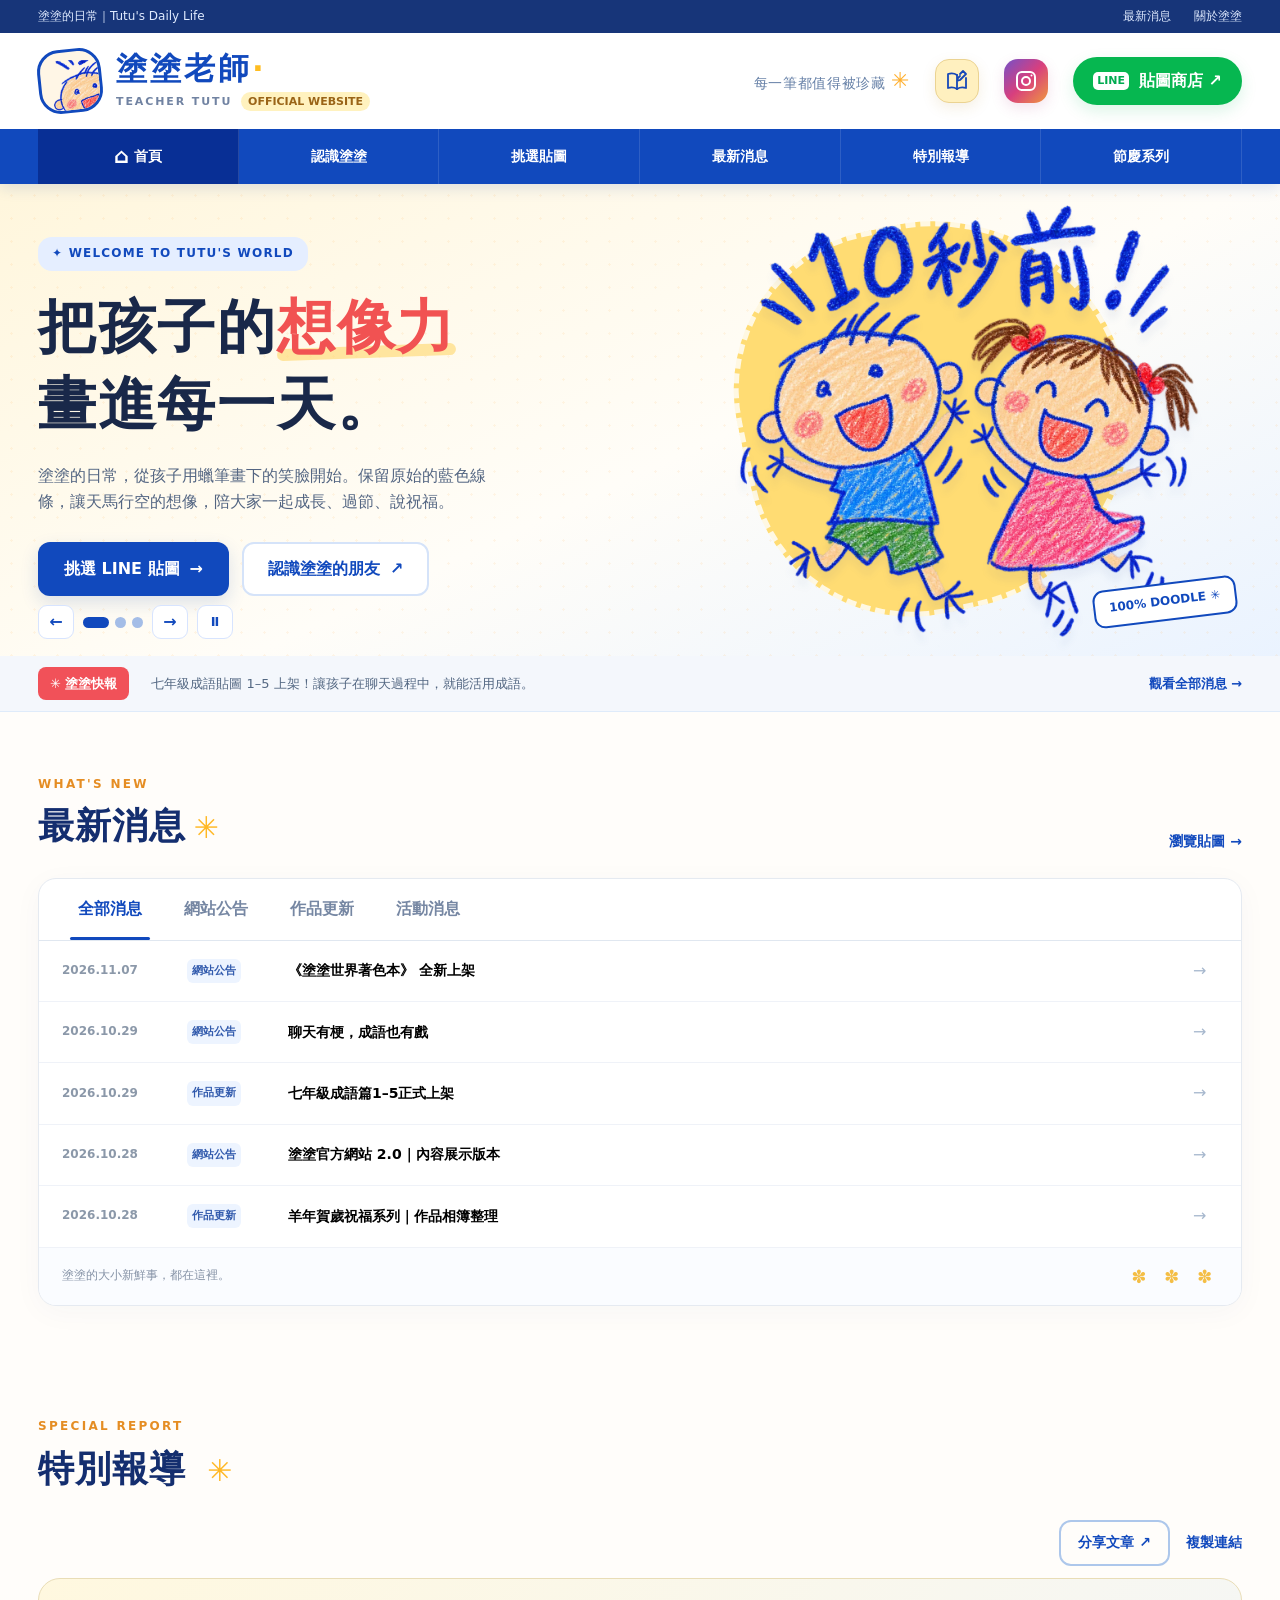
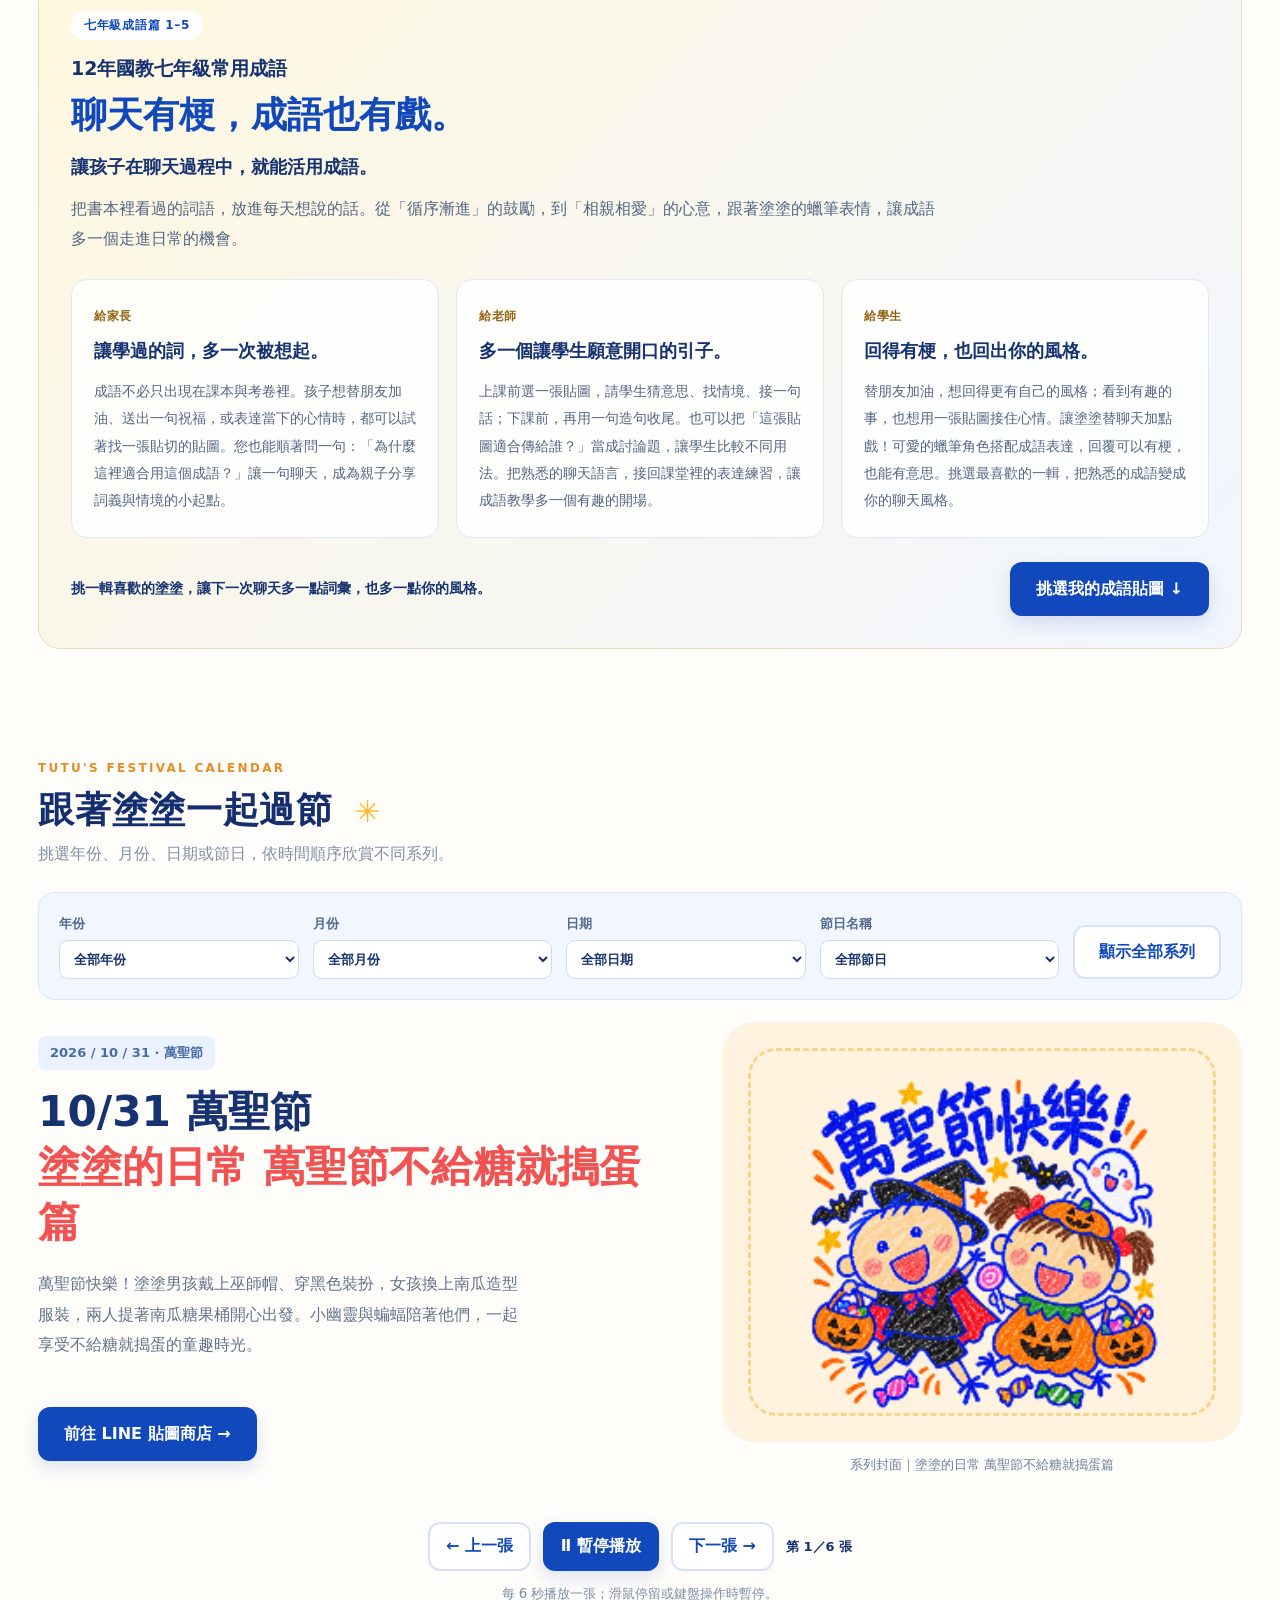
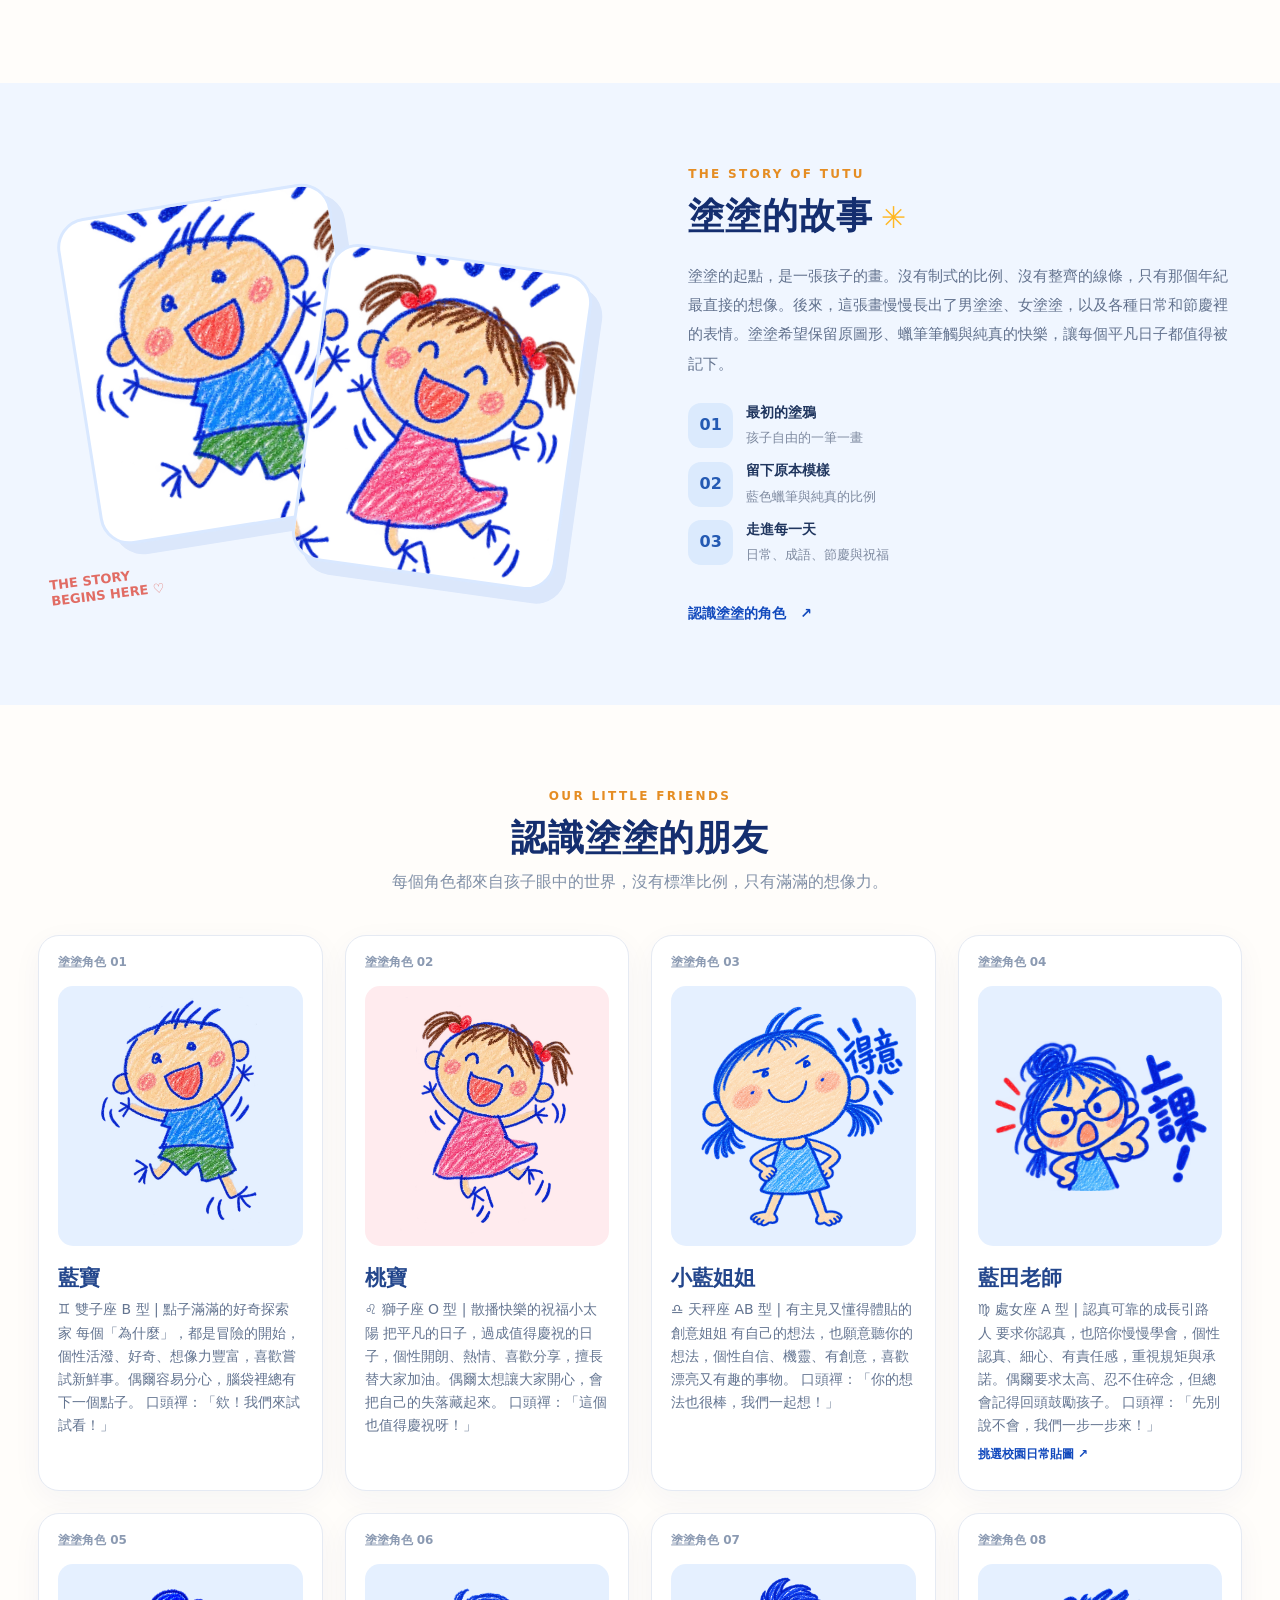
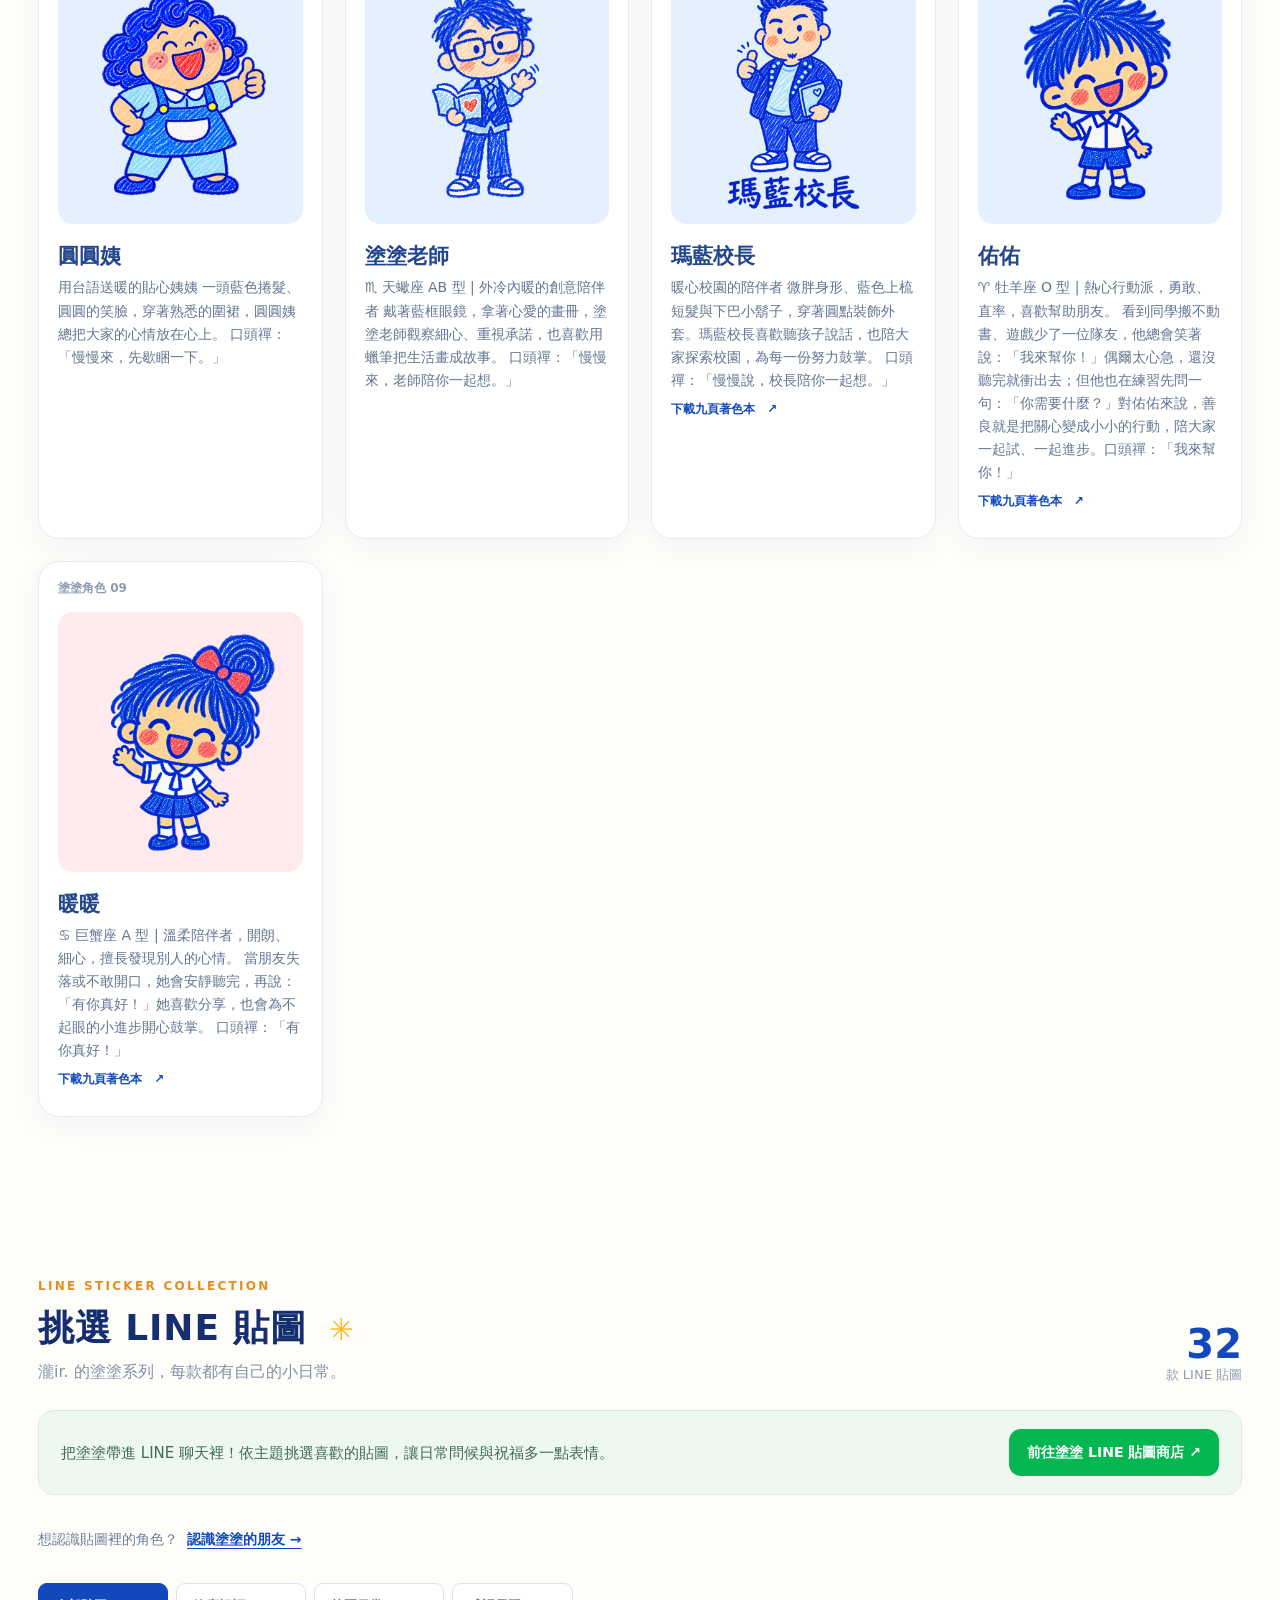
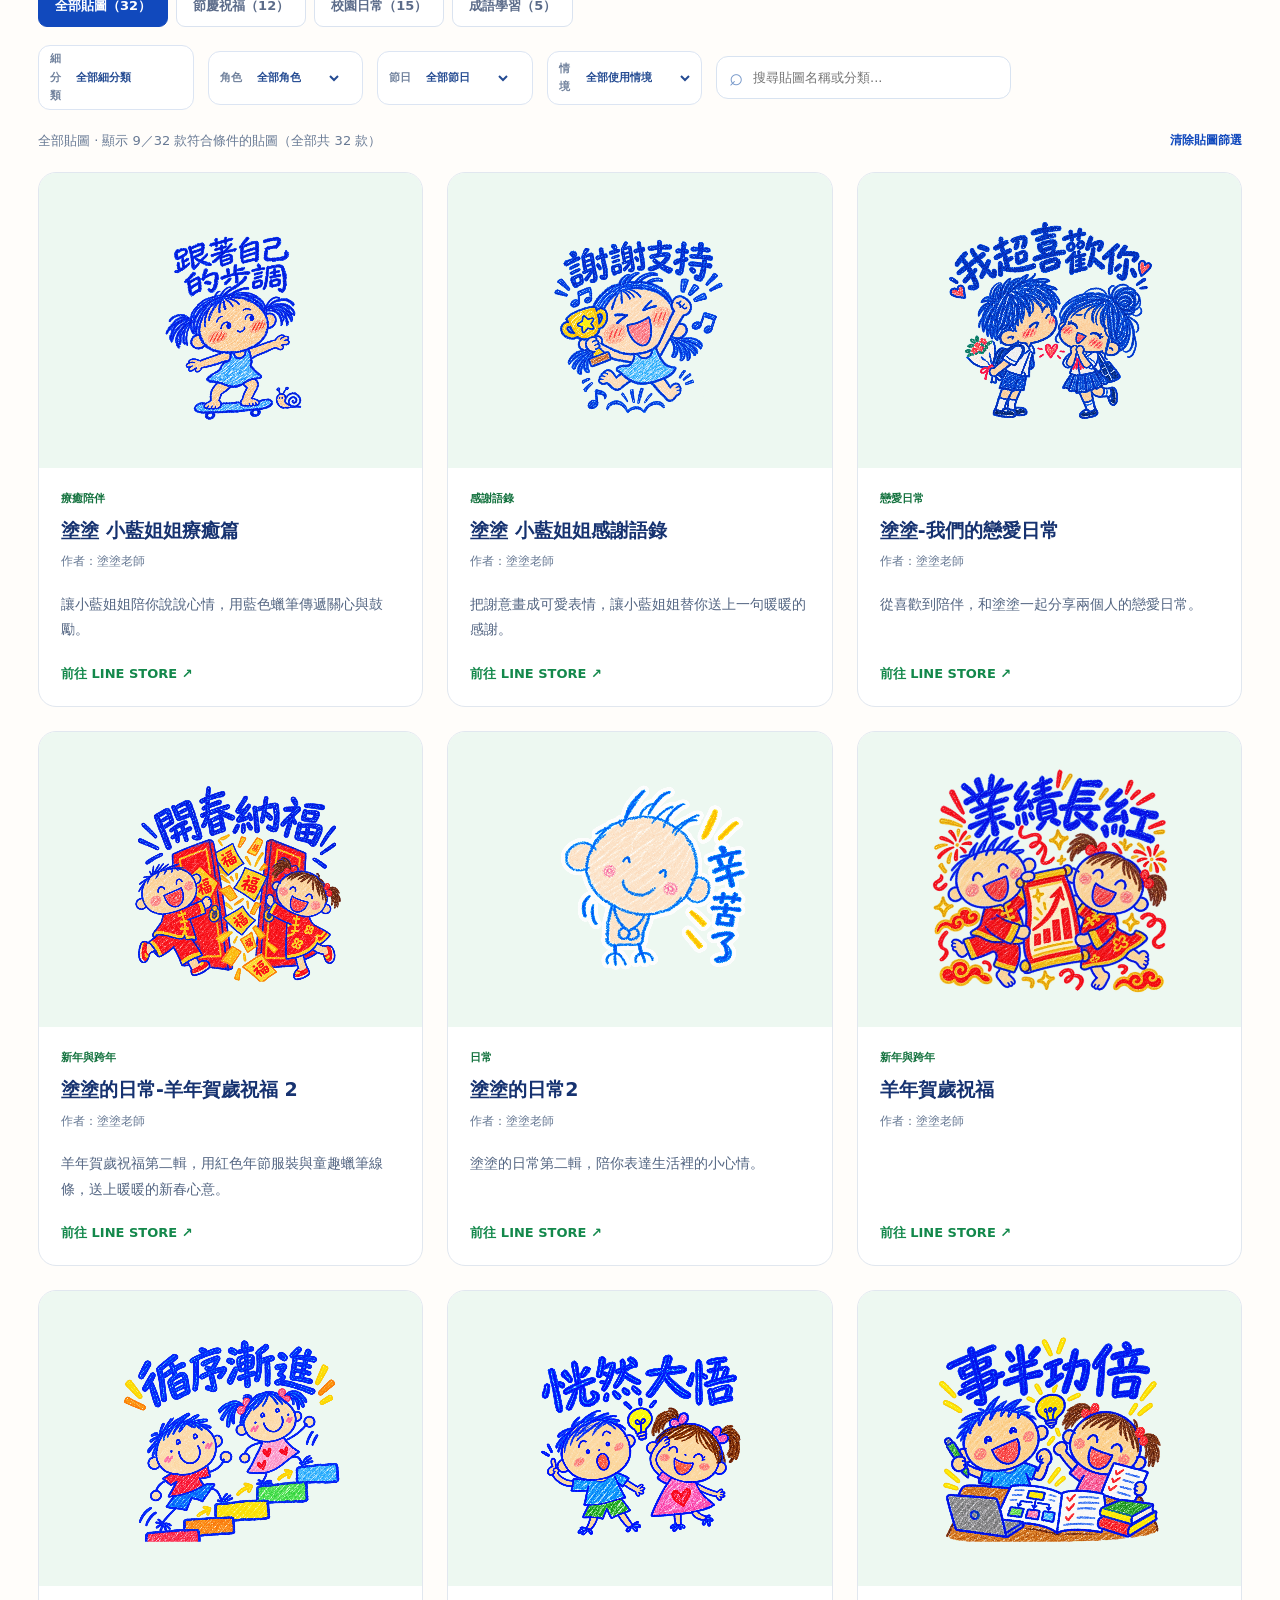
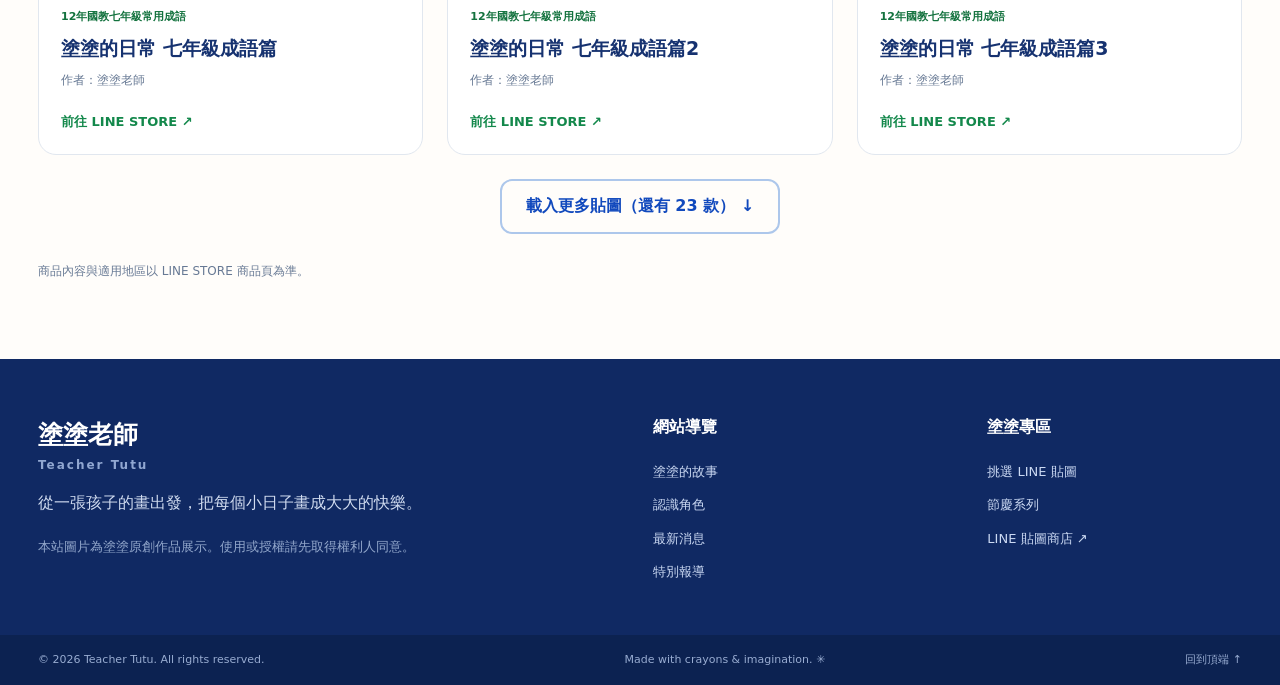
==== commit 95450335: "Restore original character zodiac, blood type and catchphrase introductions" ====
--- a/index.html
+++ b/index.html
@@ -17,7 +17,7 @@
 <link rel="manifest" href="manifest.webmanifest"><link rel="apple-touch-icon" href="assets/icon-192.png">
 <title>塗塗老師 Teacher Tutu｜官方網站</title>
 <link rel="stylesheet" href="styles.css?v=20261101-header-instagram"><link rel="icon" href="assets/tutu-boy.webp" type="image/webp">
-<script defer src="data/site-data.js?v=20261108-principal-friends-order"></script><script defer src="content-models.js?v=20261108-principal-friends-order"></script><script defer src="festival-model.js?v=20261106-year-order"></script><script defer src="category-model.js?v=20261030-report-editor"></script><script defer src="media-model.js?v=20261105-media-remove-fix"></script>
+<script defer src="data/site-data.js?v=20261108-character-profiles"></script><script defer src="content-models.js?v=20261108-character-profiles"></script><script defer src="festival-model.js?v=20261106-year-order"></script><script defer src="category-model.js?v=20261030-report-editor"></script><script defer src="media-model.js?v=20261105-media-remove-fix"></script>
 <script defer src="report-model.js?v=20261101-report-editor-pages"></script><script defer src="homepage-rich-text.js?v=20261103-rich-copy"></script>
 <script defer src="homepage-text.js?v=20261103-preview-assets-tags"></script>
 <script defer src="image-assets.js?v=20261103-preview-assets-tags"></script>
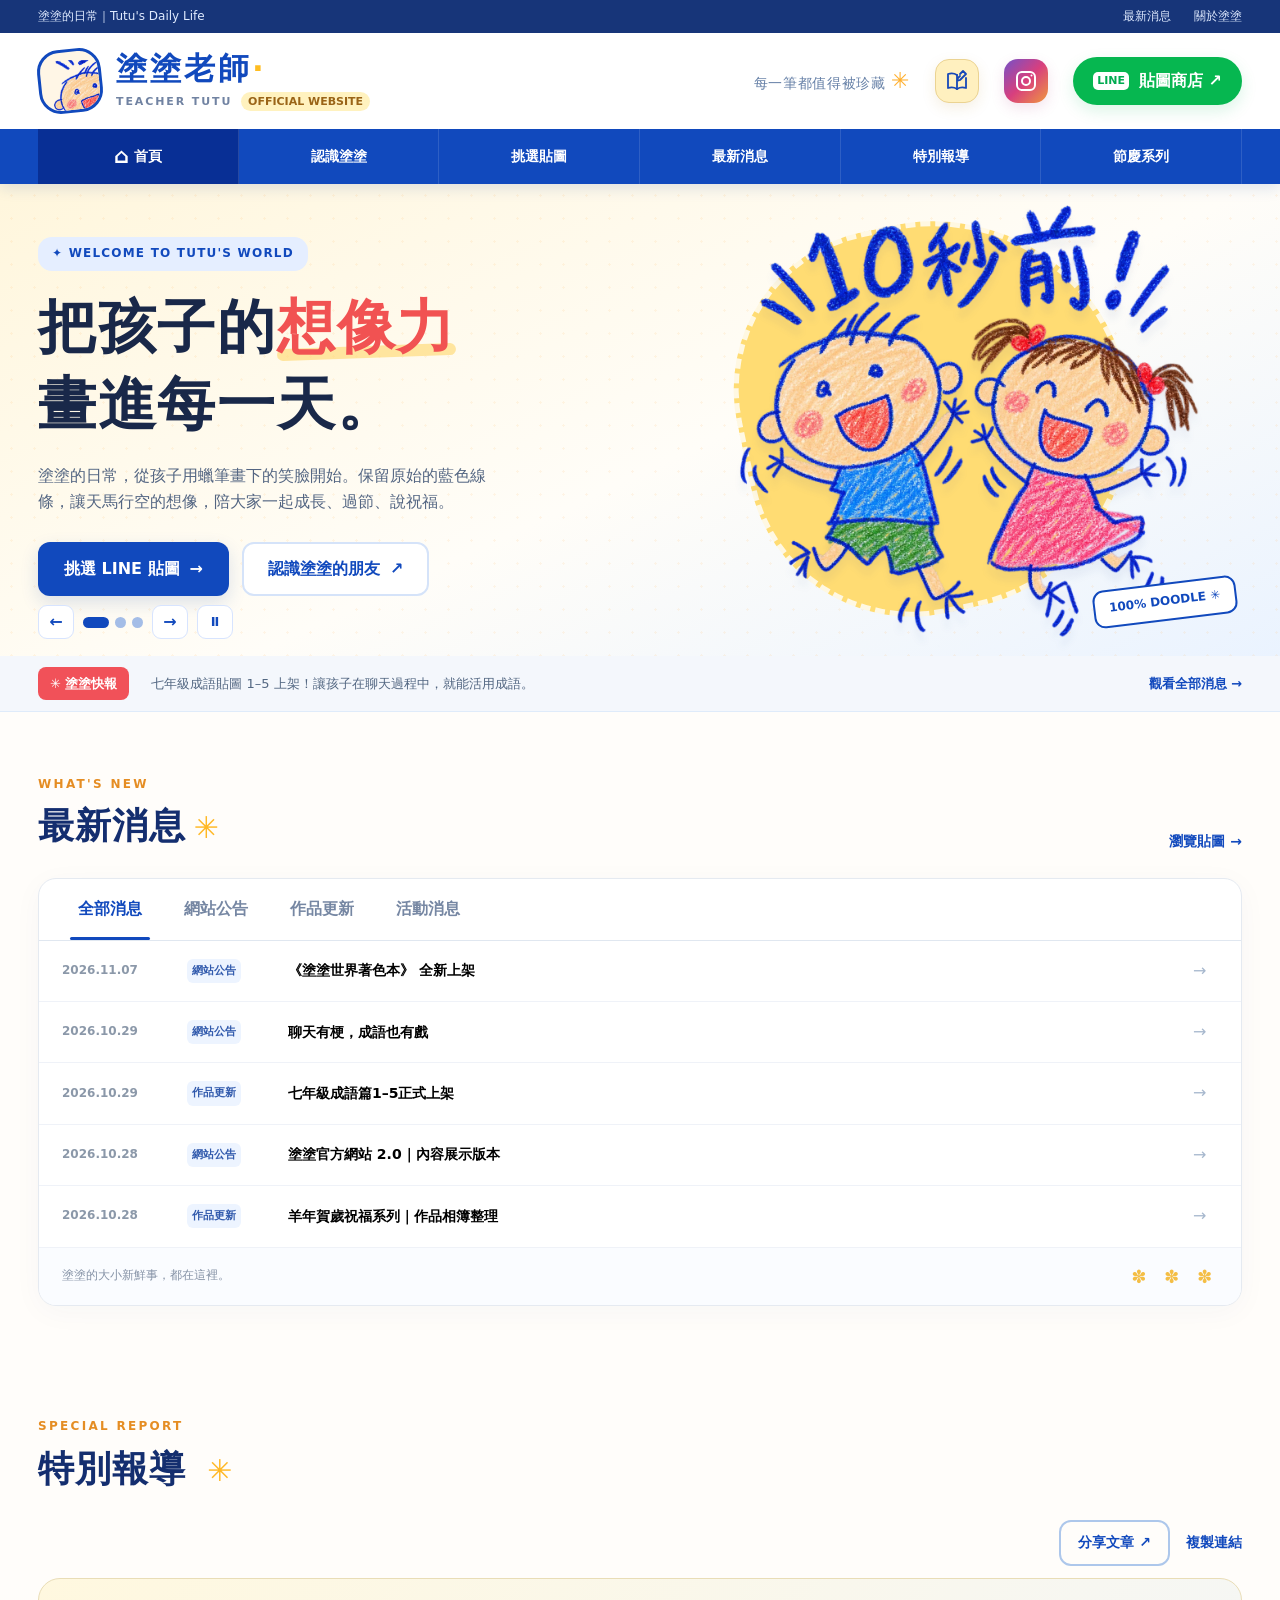
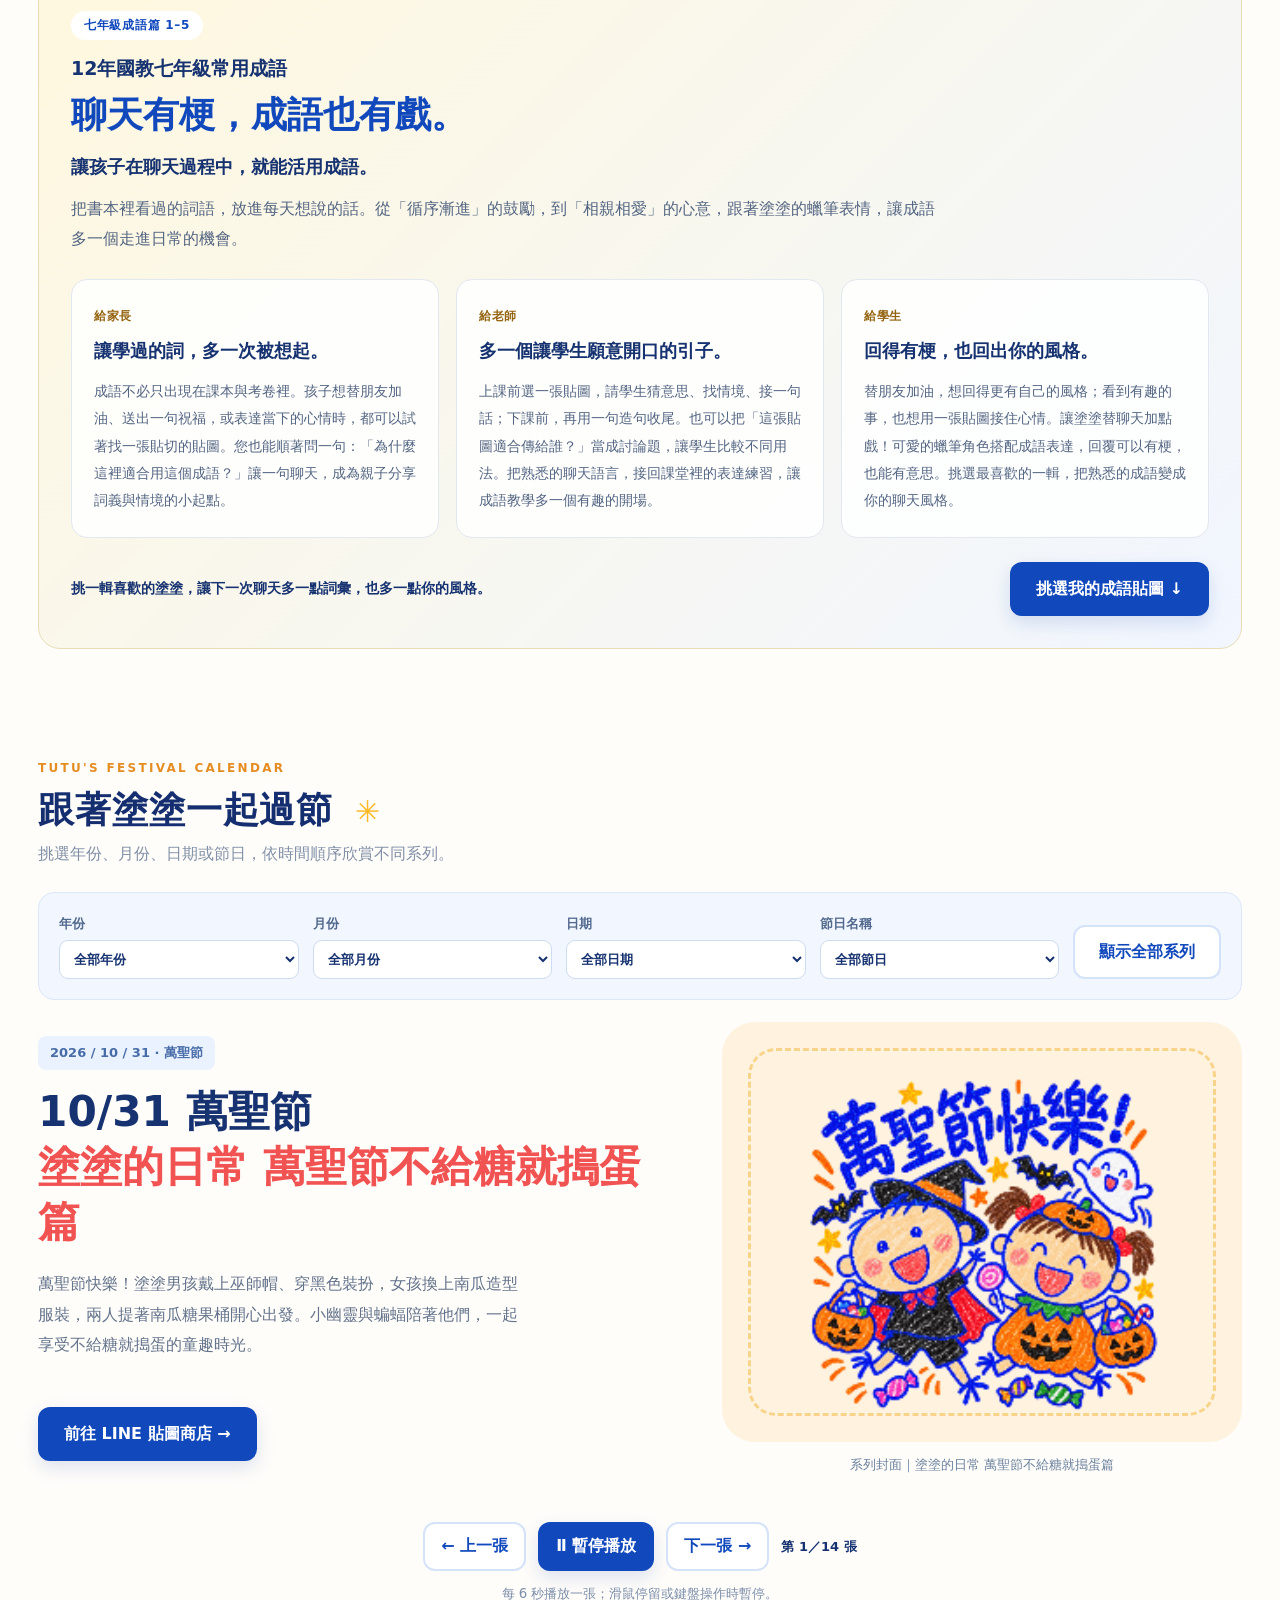
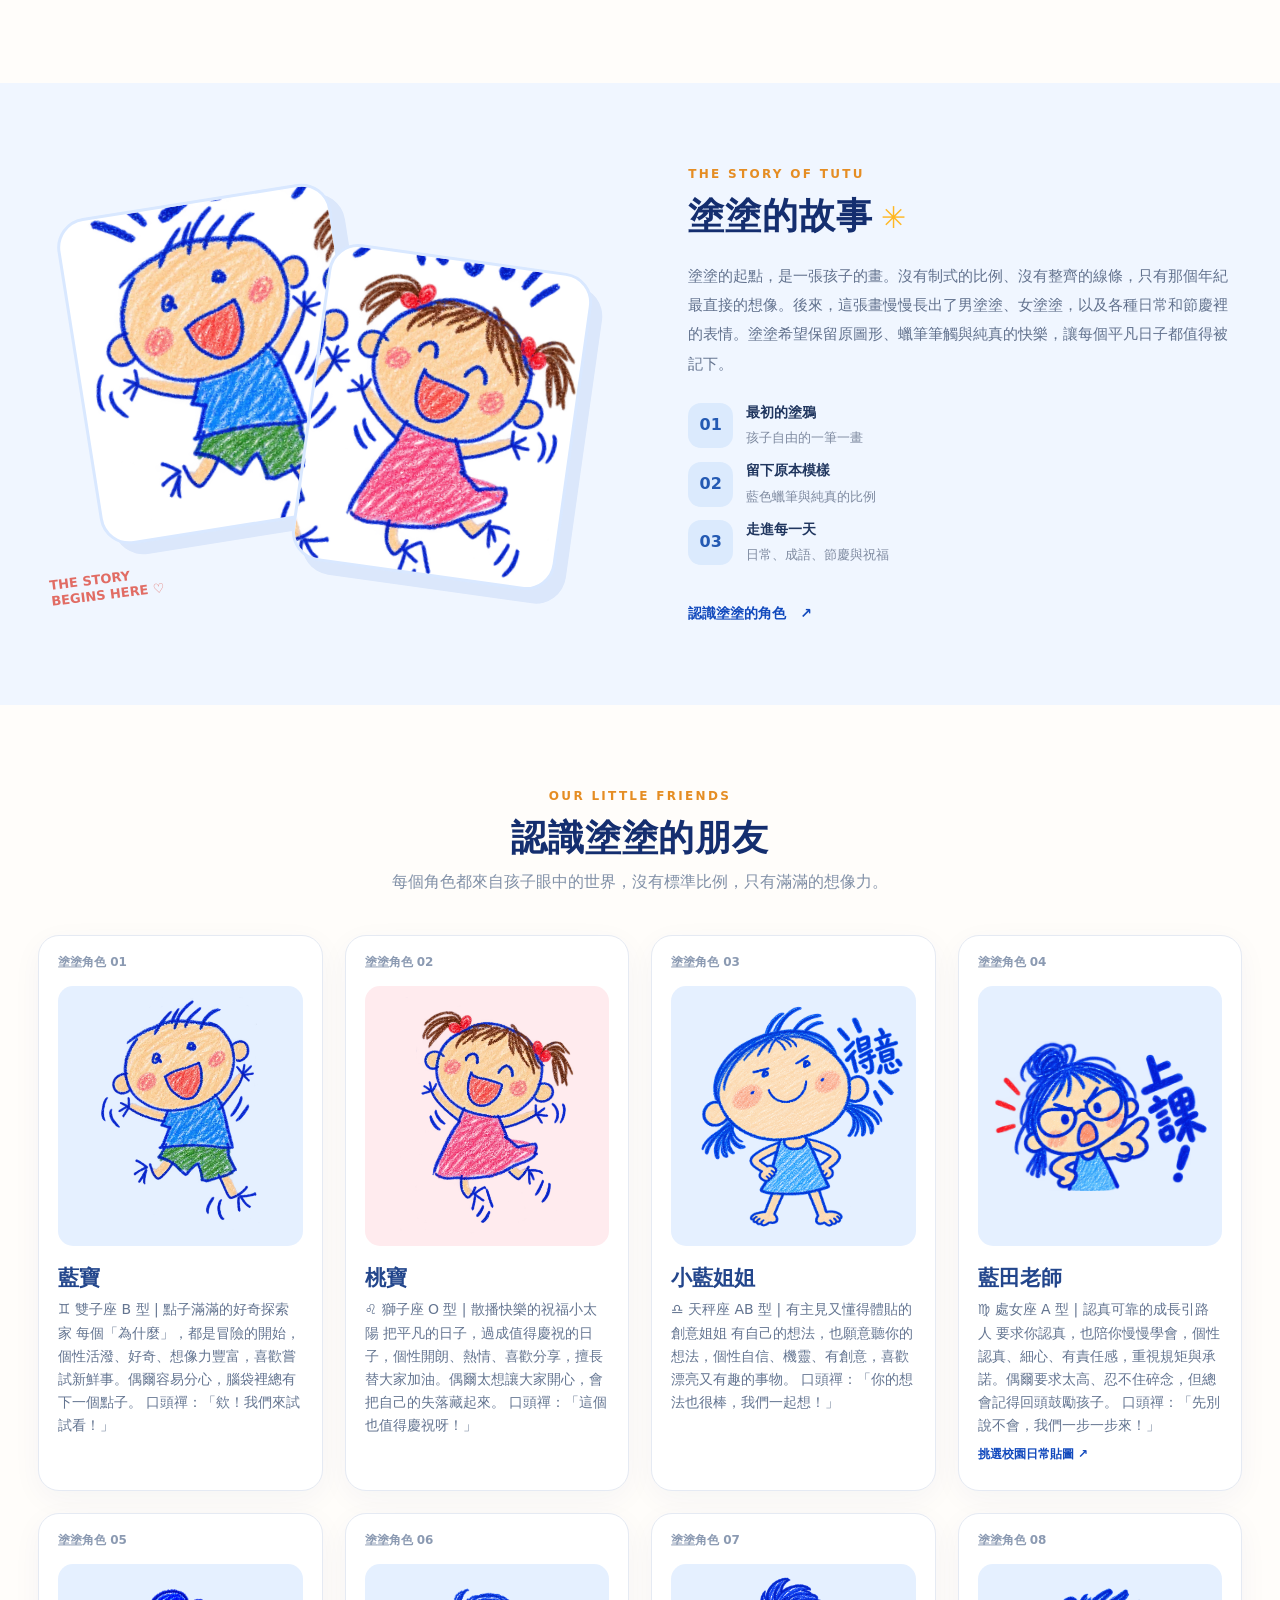
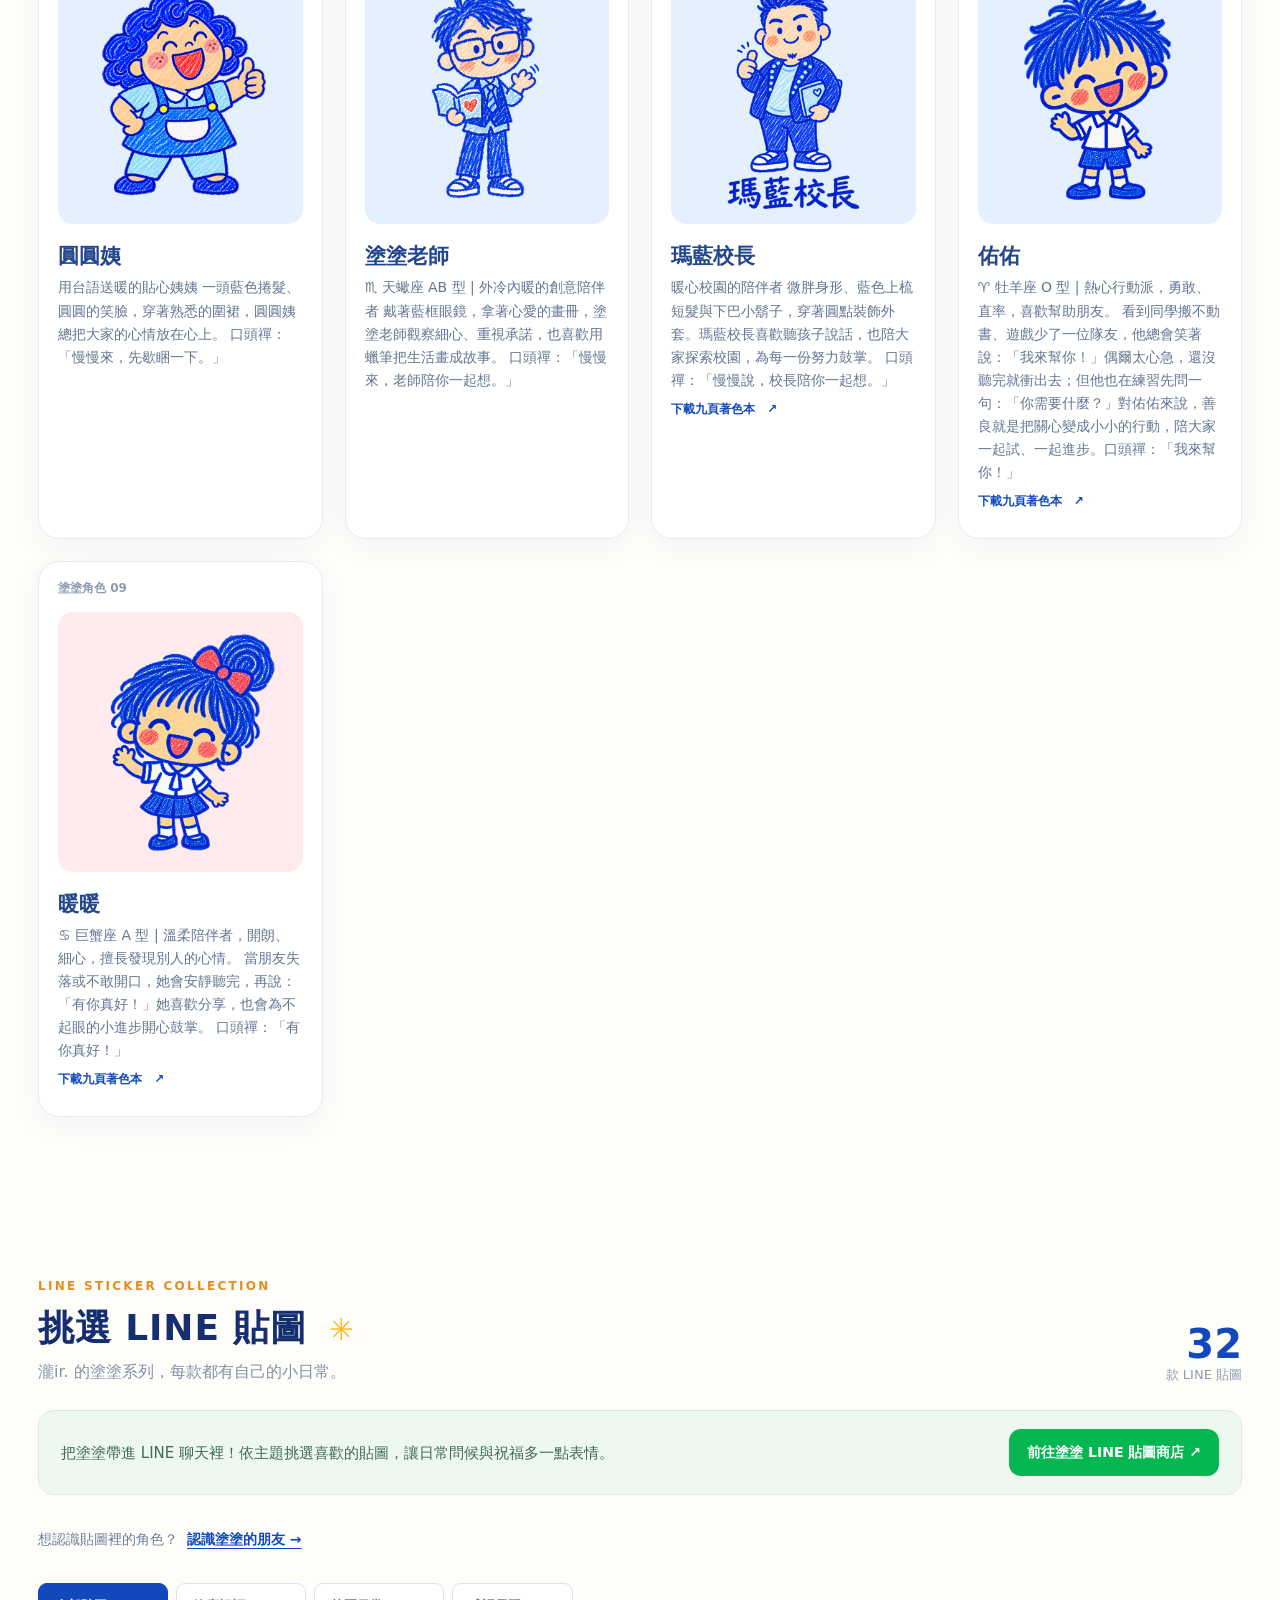
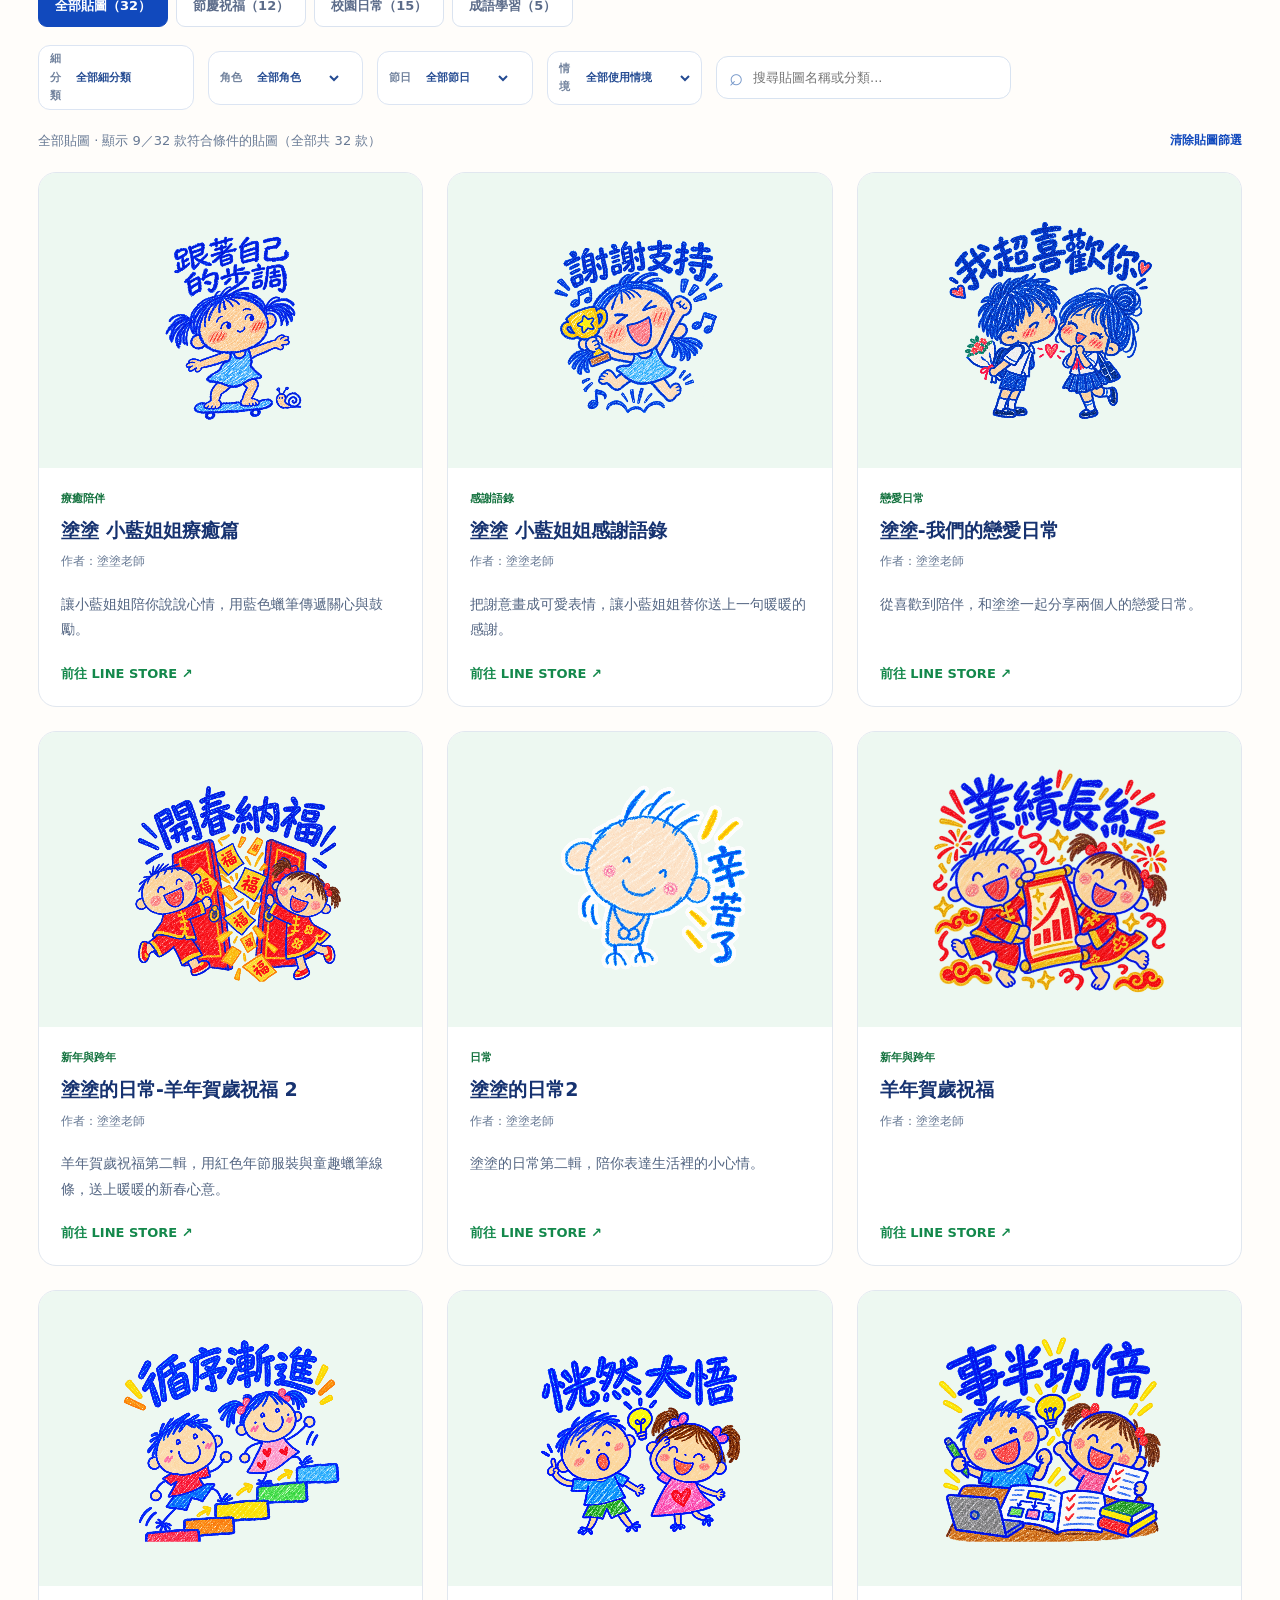
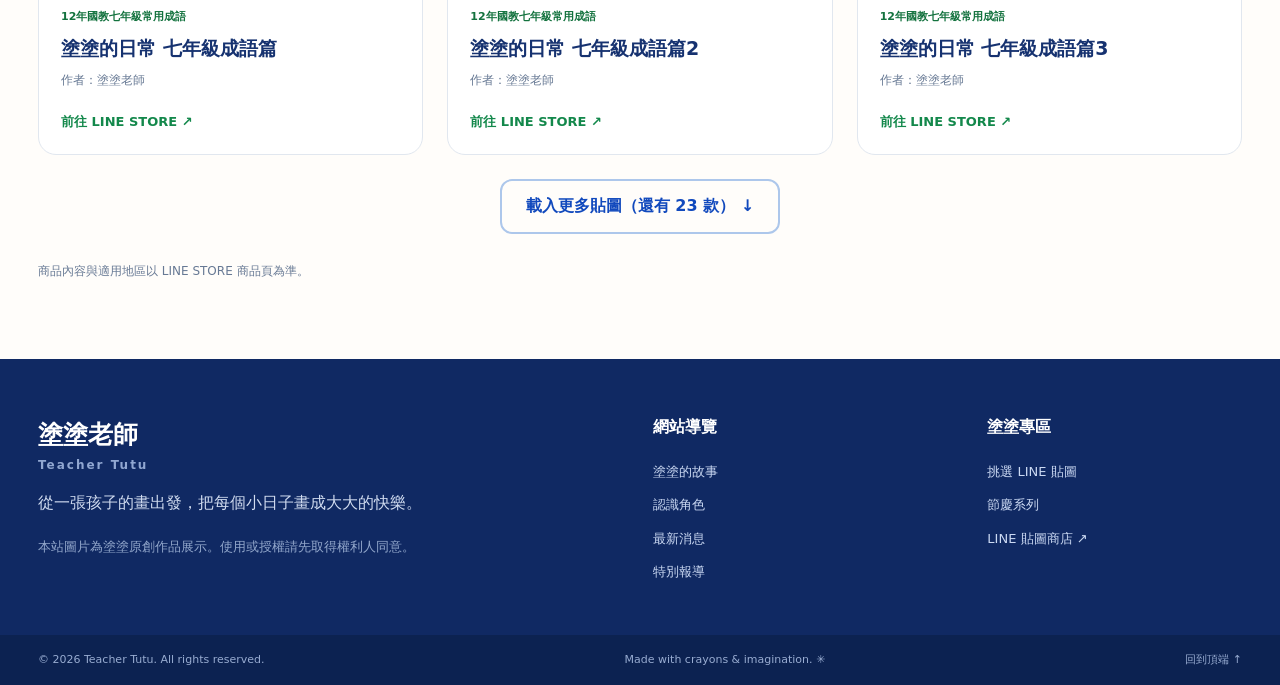
==== commit 58235945: "Refresh Christmas series with nine new blue-crayon works and sync admin drafts" ====
--- a/index.html
+++ b/index.html
@@ -17,13 +17,13 @@
 <link rel="manifest" href="manifest.webmanifest"><link rel="apple-touch-icon" href="assets/icon-192.png">
 <title>塗塗老師 Teacher Tutu｜官方網站</title>
 <link rel="stylesheet" href="styles.css?v=20261101-header-instagram"><link rel="icon" href="assets/tutu-boy.webp" type="image/webp">
-<script defer src="data/site-data.js?v=20261108-character-profiles"></script><script defer src="content-models.js?v=20261108-character-profiles"></script><script defer src="festival-model.js?v=20261106-year-order"></script><script defer src="category-model.js?v=20261030-report-editor"></script><script defer src="media-model.js?v=20261105-media-remove-fix"></script>
+<script defer src="data/site-data.js?v=20261115-christmas-works"></script><script defer src="content-models.js?v=20261115-christmas-works"></script><script defer src="festival-model.js?v=20261106-year-order"></script><script defer src="category-model.js?v=20261030-report-editor"></script><script defer src="media-model.js?v=20261105-media-remove-fix"></script>
 <script defer src="report-model.js?v=20261101-report-editor-pages"></script><script defer src="homepage-rich-text.js?v=20261103-rich-copy"></script>
 <script defer src="homepage-text.js?v=20261103-preview-assets-tags"></script>
 <script defer src="image-assets.js?v=20261103-preview-assets-tags"></script>
 <script defer src="image-store.js?v=20261104-coloring"></script>
 <script defer src="responsive-images.js?v=20261103-preview-assets-tags"></script>
-<script defer src="coloring-release.js?v=20261108-principal-friends-order"></script><script defer src="coloring-model.js?v=20261108-principal-friends-order"></script><script defer src="coloring-assets.js?v=20261104-coloring"></script><script defer src="coloring-store.js?v=20261104-coloring"></script>
+<script defer src="coloring-release.js?v=20261108-friends-collection2"></script><script defer src="coloring-model.js?v=20261108-friends-collection2"></script><script defer src="coloring-assets.js?v=20261104-coloring"></script><script defer src="coloring-store.js?v=20261104-coloring"></script>
 <script defer src="github-cms.js?v=20261105-december-single"></script><script defer src="festival-player.js?v=20261030-report-editor"></script><script defer src="taxonomy.js?v=20261103-preview-assets-tags"></script>
 <script defer src="catalog-navigation.js?v=20261103-preview-assets-tags"></script><script defer src="catalog-browser.js?v=20261103-preview-assets-tags"></script><script defer src="article-sharing.js?v=20261030-report-editor"></script><script defer src="report-renderer.js?v=20261101-report-pages"></script><script defer src="homepage-preview.js?v=20261103-preview-assets-tags"></script>
 <script defer src="app.js?v=20261103-preview-assets-tags"></script>
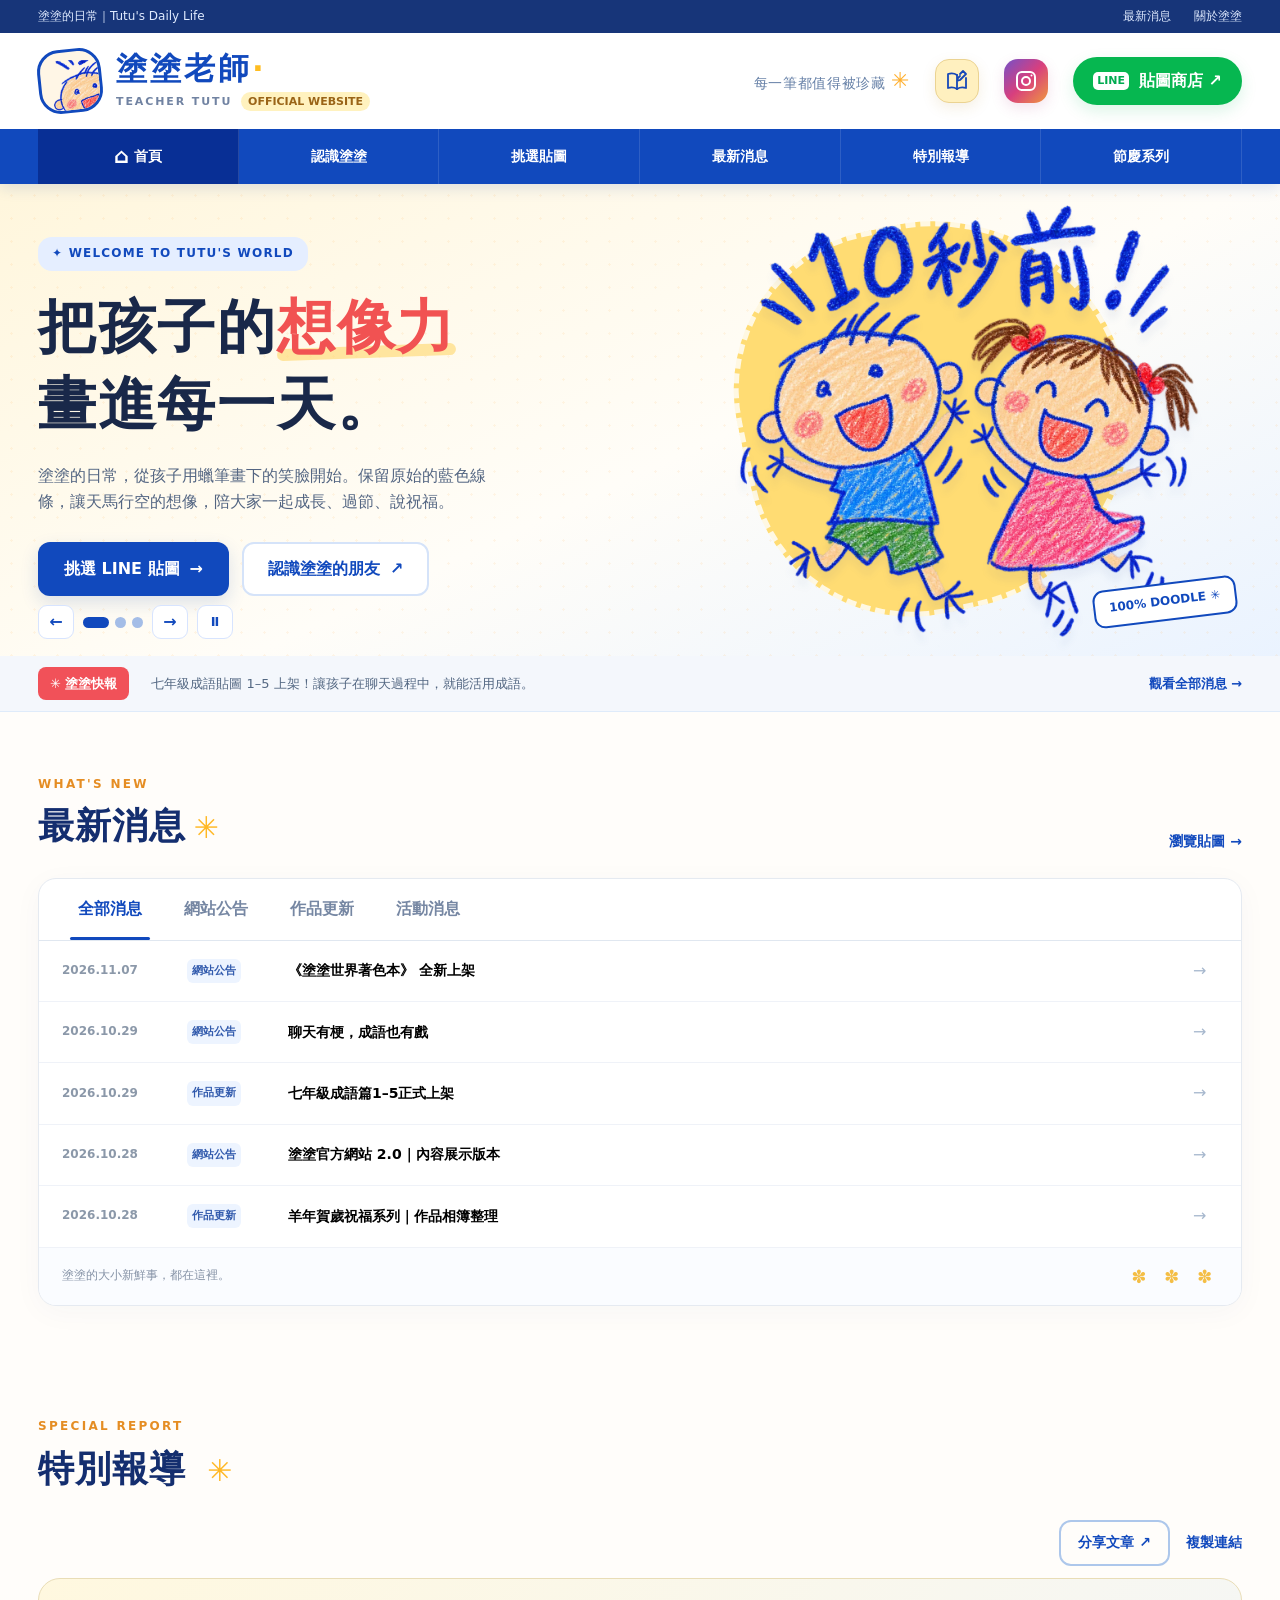
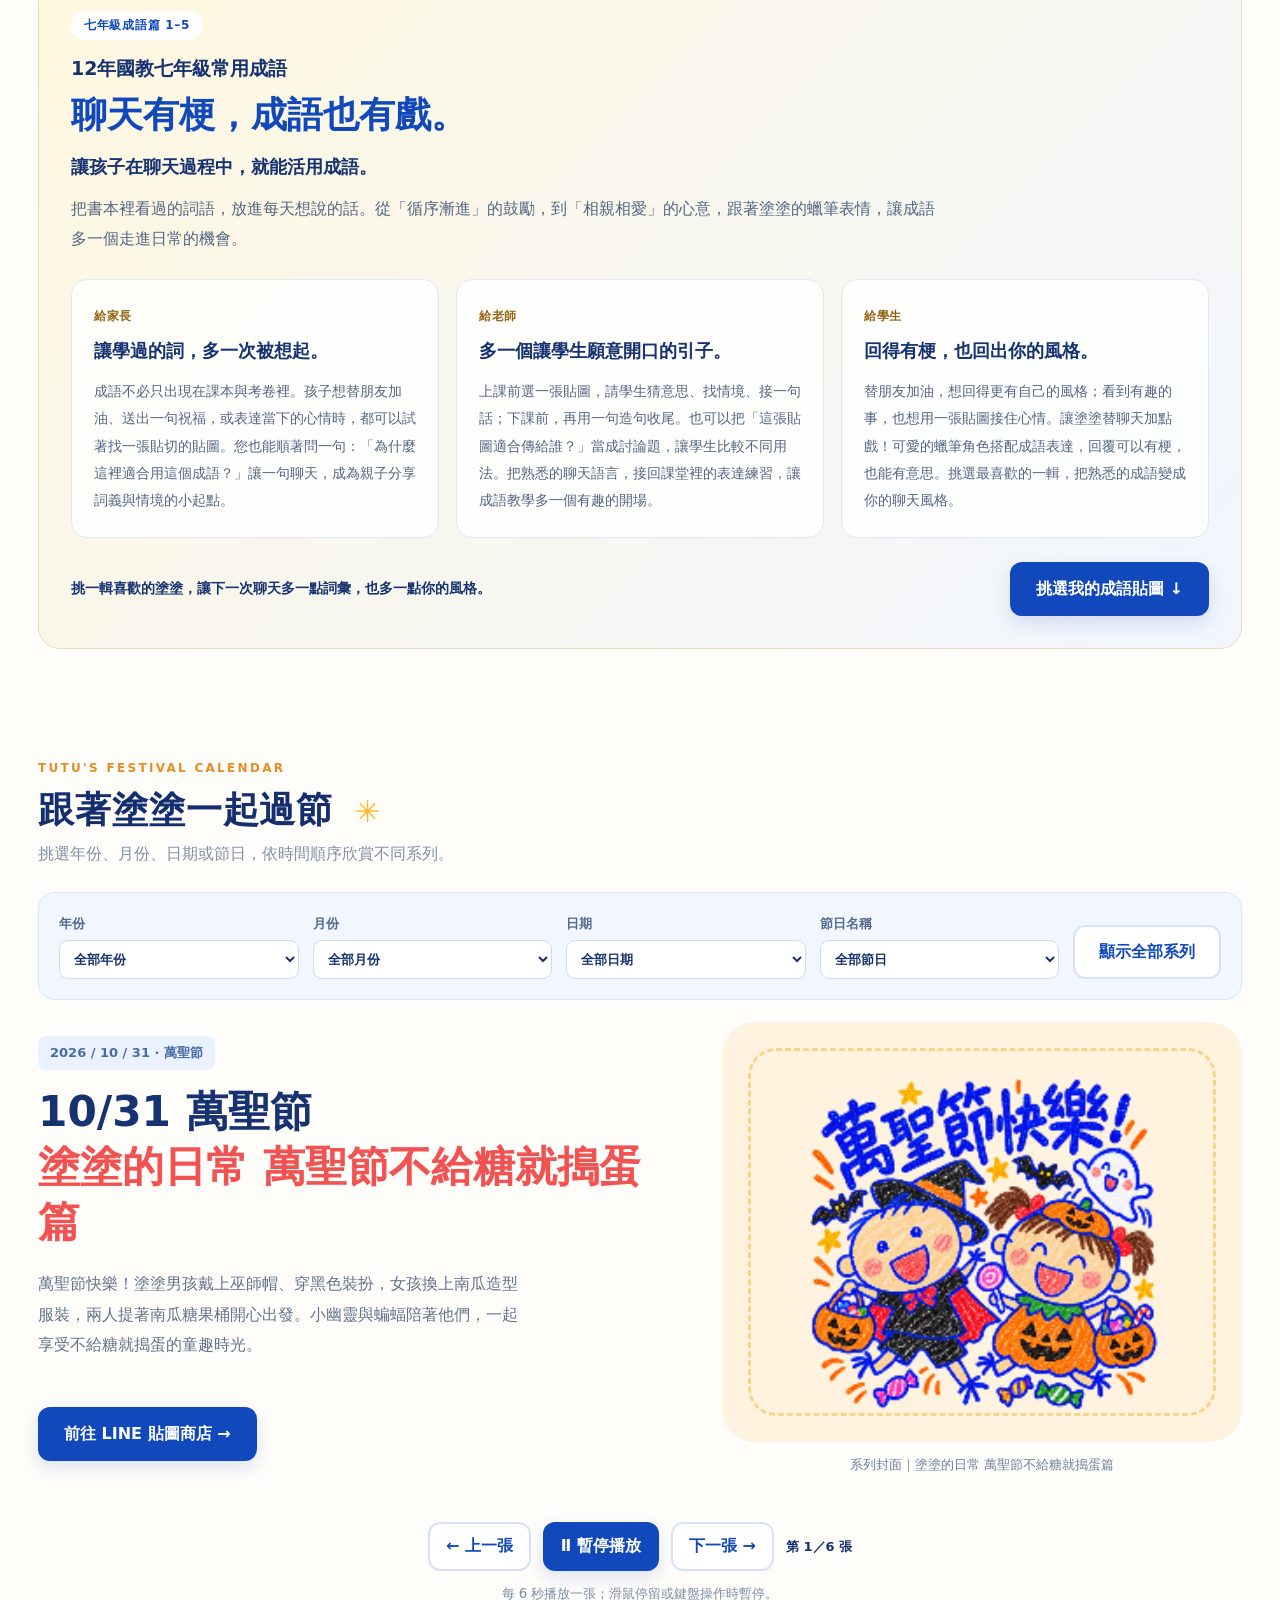
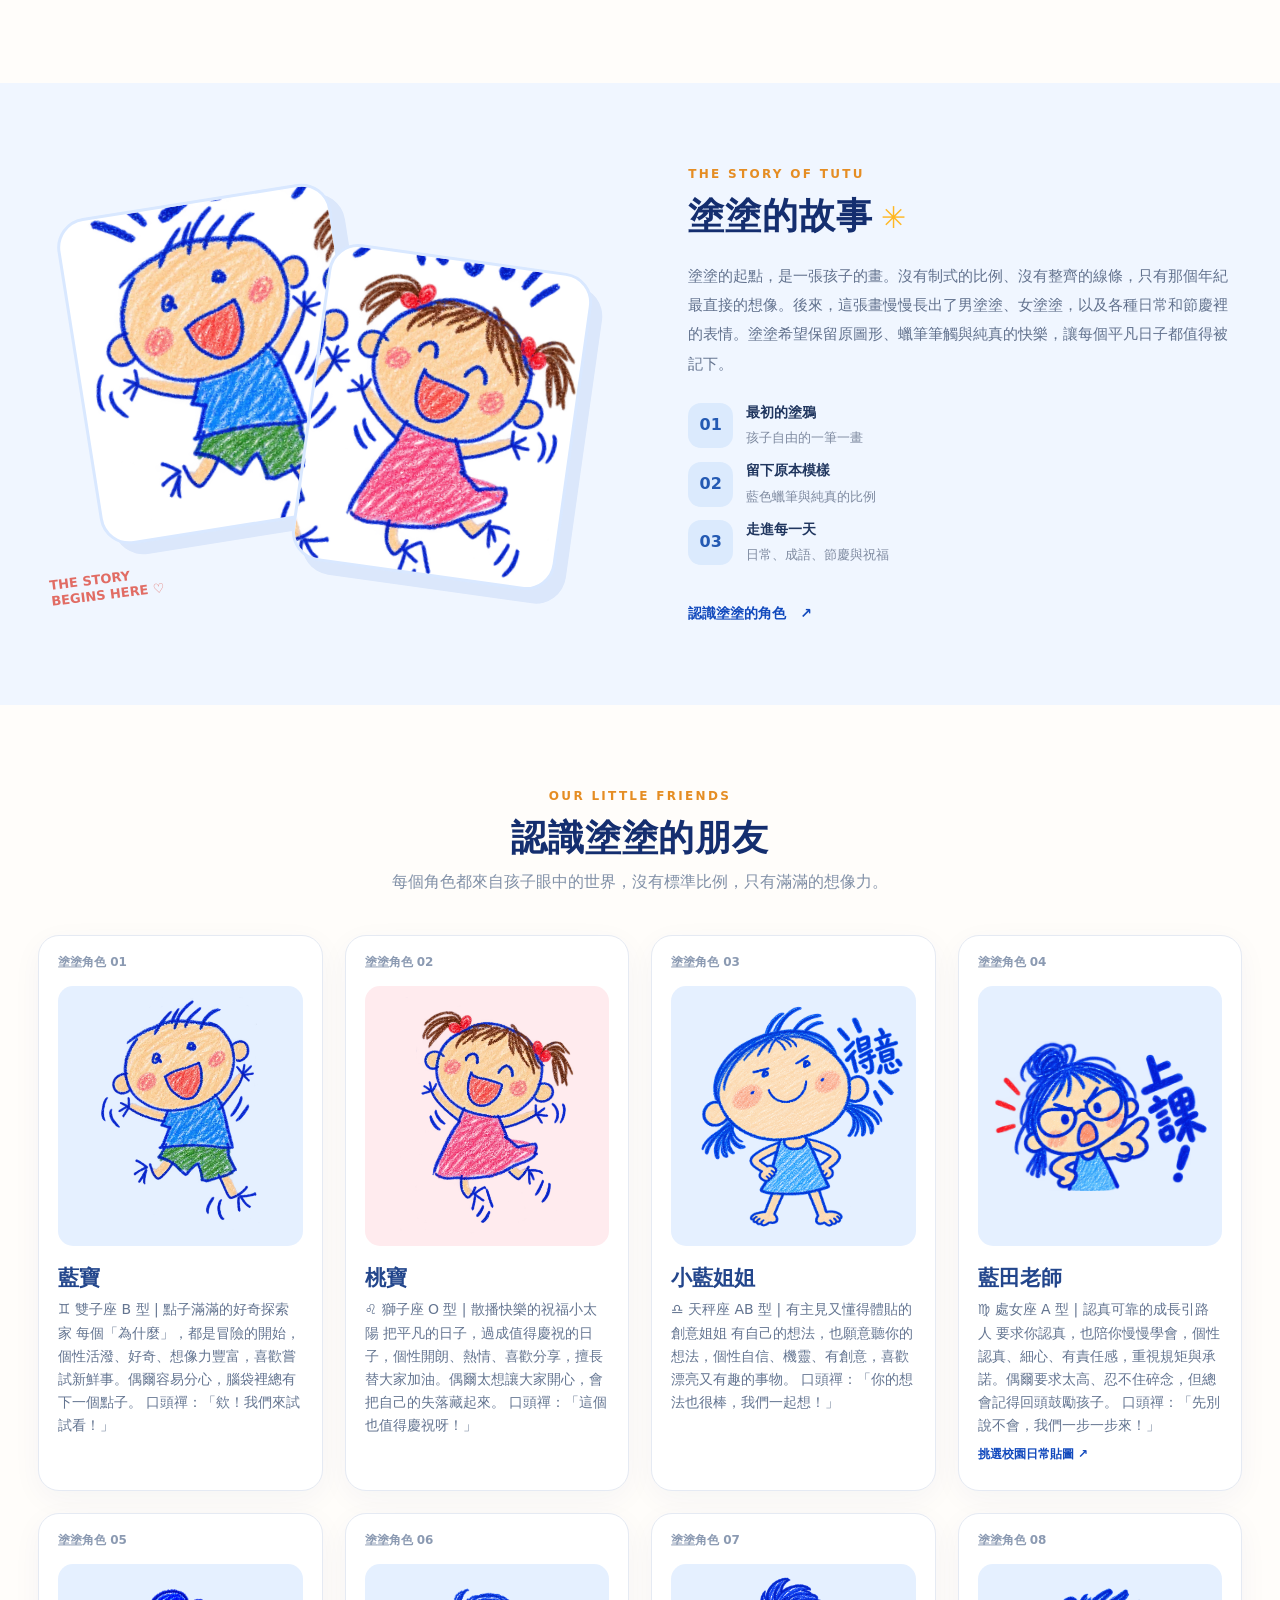
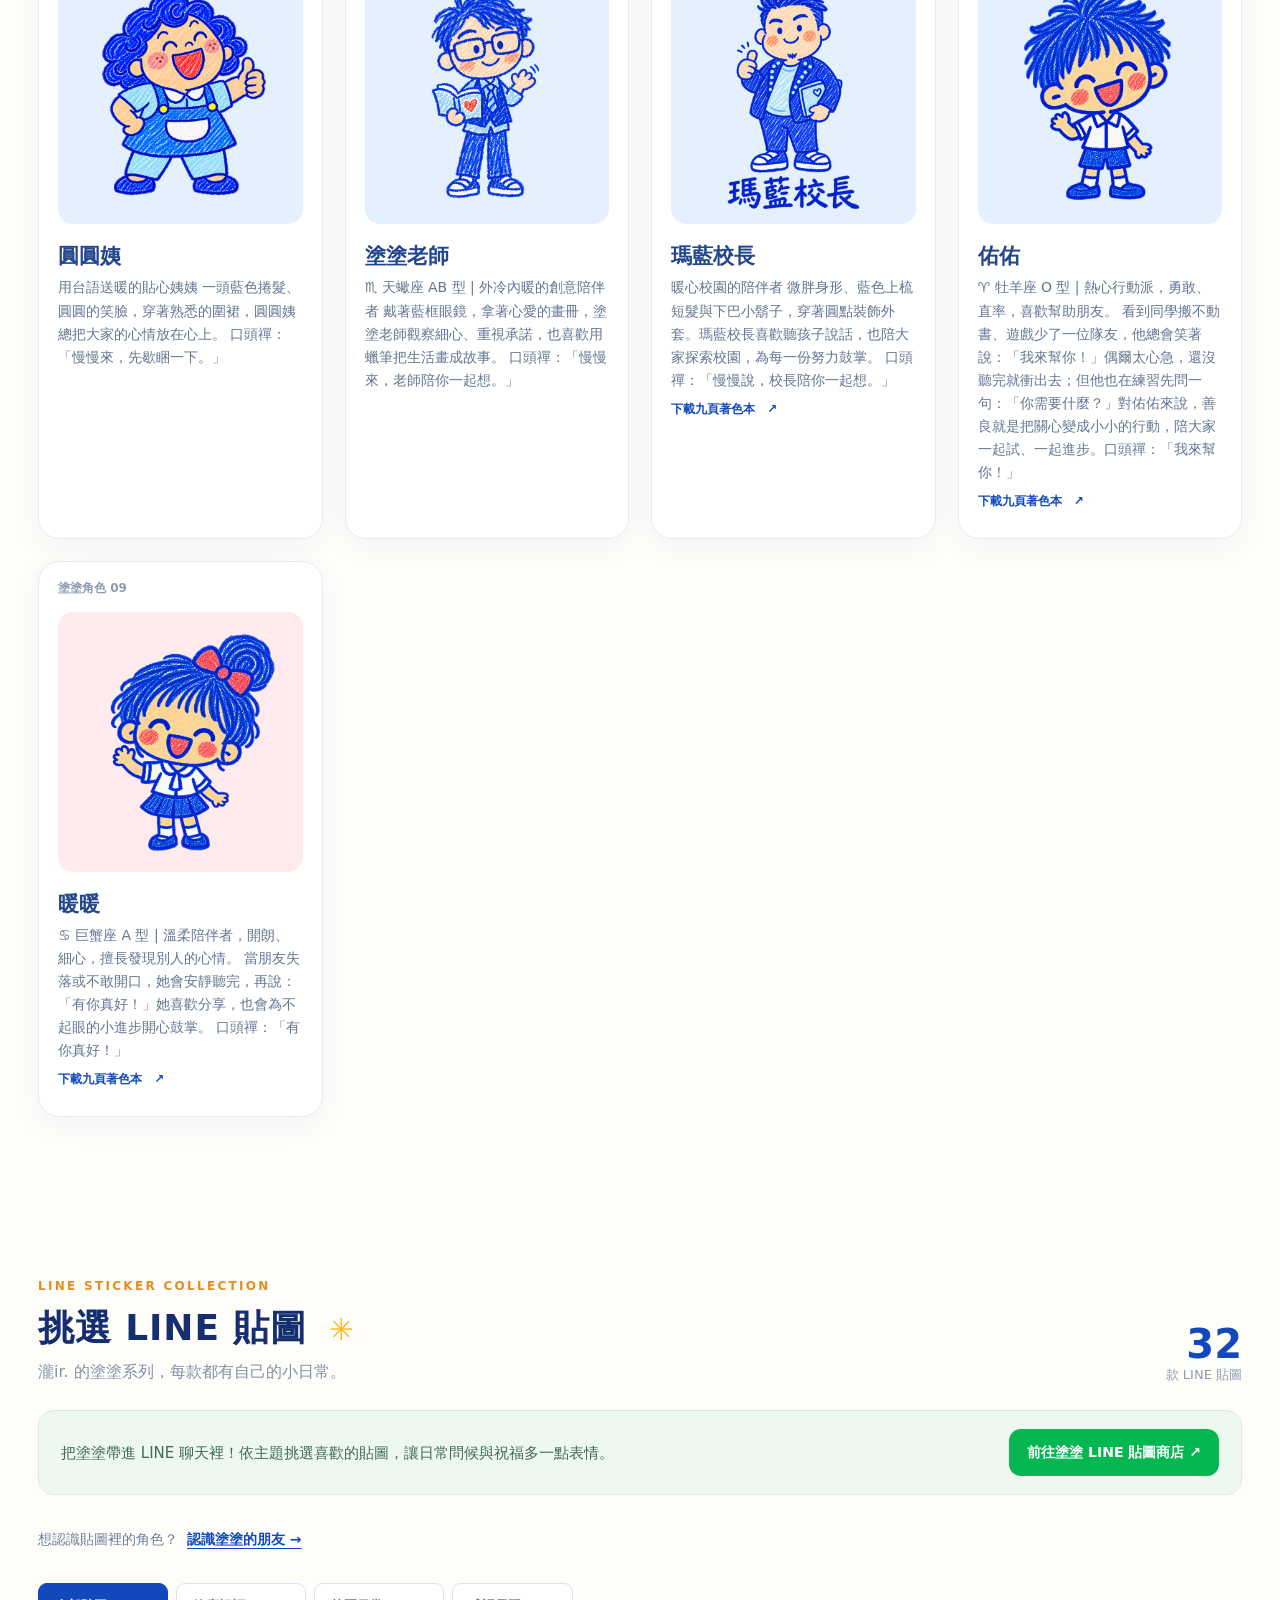
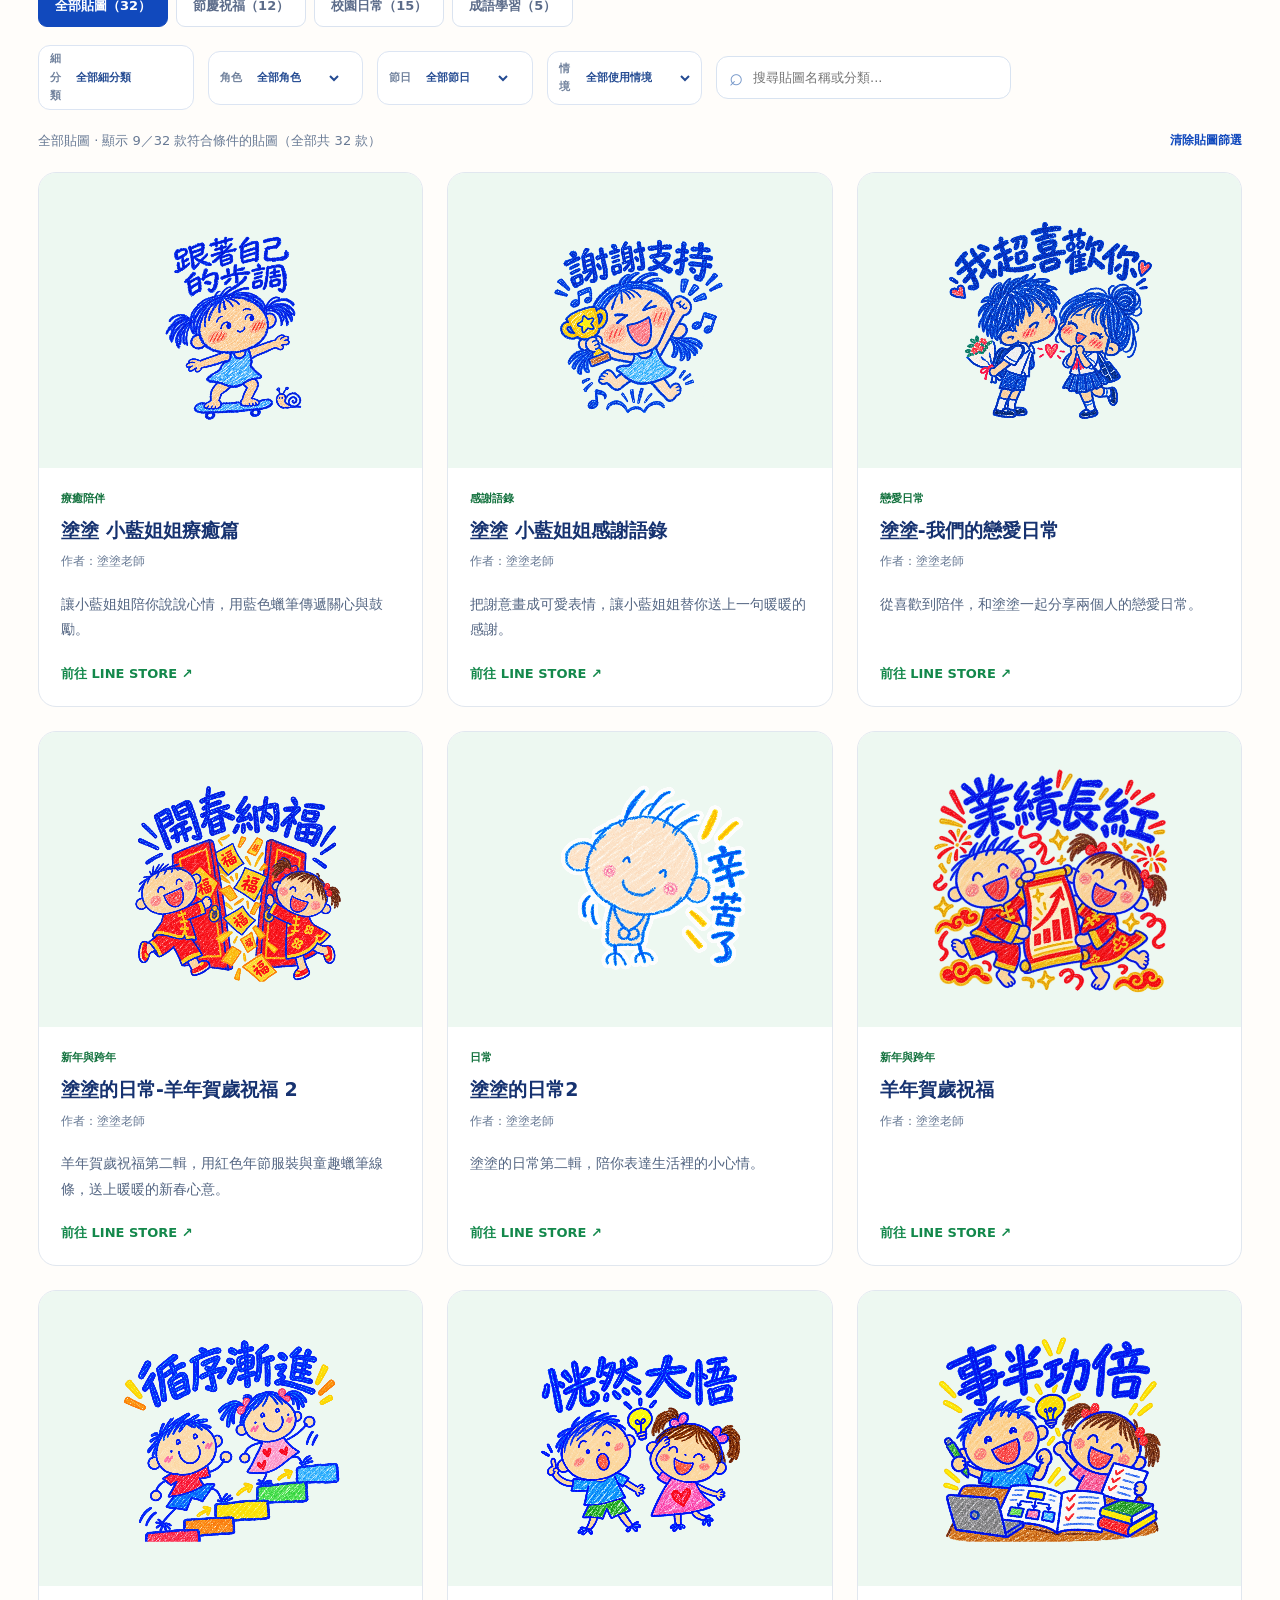
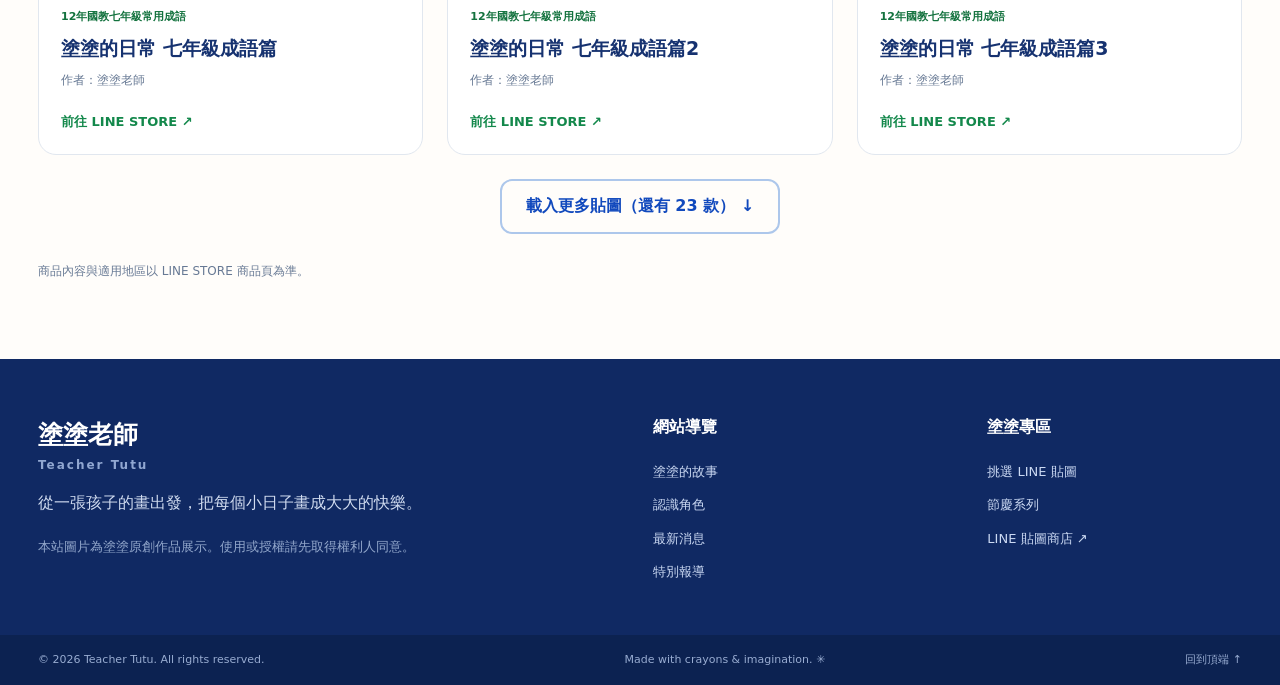
==== commit 17a73eeb: "Keep one representative image per festival and remove extra Christmas entries" ====
--- a/index.html
+++ b/index.html
@@ -17,7 +17,7 @@
 <link rel="manifest" href="manifest.webmanifest"><link rel="apple-touch-icon" href="assets/icon-192.png">
 <title>塗塗老師 Teacher Tutu｜官方網站</title>
 <link rel="stylesheet" href="styles.css?v=20261101-header-instagram"><link rel="icon" href="assets/tutu-boy.webp" type="image/webp">
-<script defer src="data/site-data.js?v=20261115-christmas-works"></script><script defer src="content-models.js?v=20261115-christmas-works"></script><script defer src="festival-model.js?v=20261106-year-order"></script><script defer src="category-model.js?v=20261030-report-editor"></script><script defer src="media-model.js?v=20261105-media-remove-fix"></script>
+<script defer src="data/site-data.js?v=20261115-festival-single-image"></script><script defer src="content-models.js?v=20261115-christmas-works-v2"></script><script defer src="festival-model.js?v=20261115-festival-single-image"></script><script defer src="category-model.js?v=20261030-report-editor"></script><script defer src="media-model.js?v=20261105-media-remove-fix"></script>
 <script defer src="report-model.js?v=20261101-report-editor-pages"></script><script defer src="homepage-rich-text.js?v=20261103-rich-copy"></script>
 <script defer src="homepage-text.js?v=20261103-preview-assets-tags"></script>
 <script defer src="image-assets.js?v=20261103-preview-assets-tags"></script>
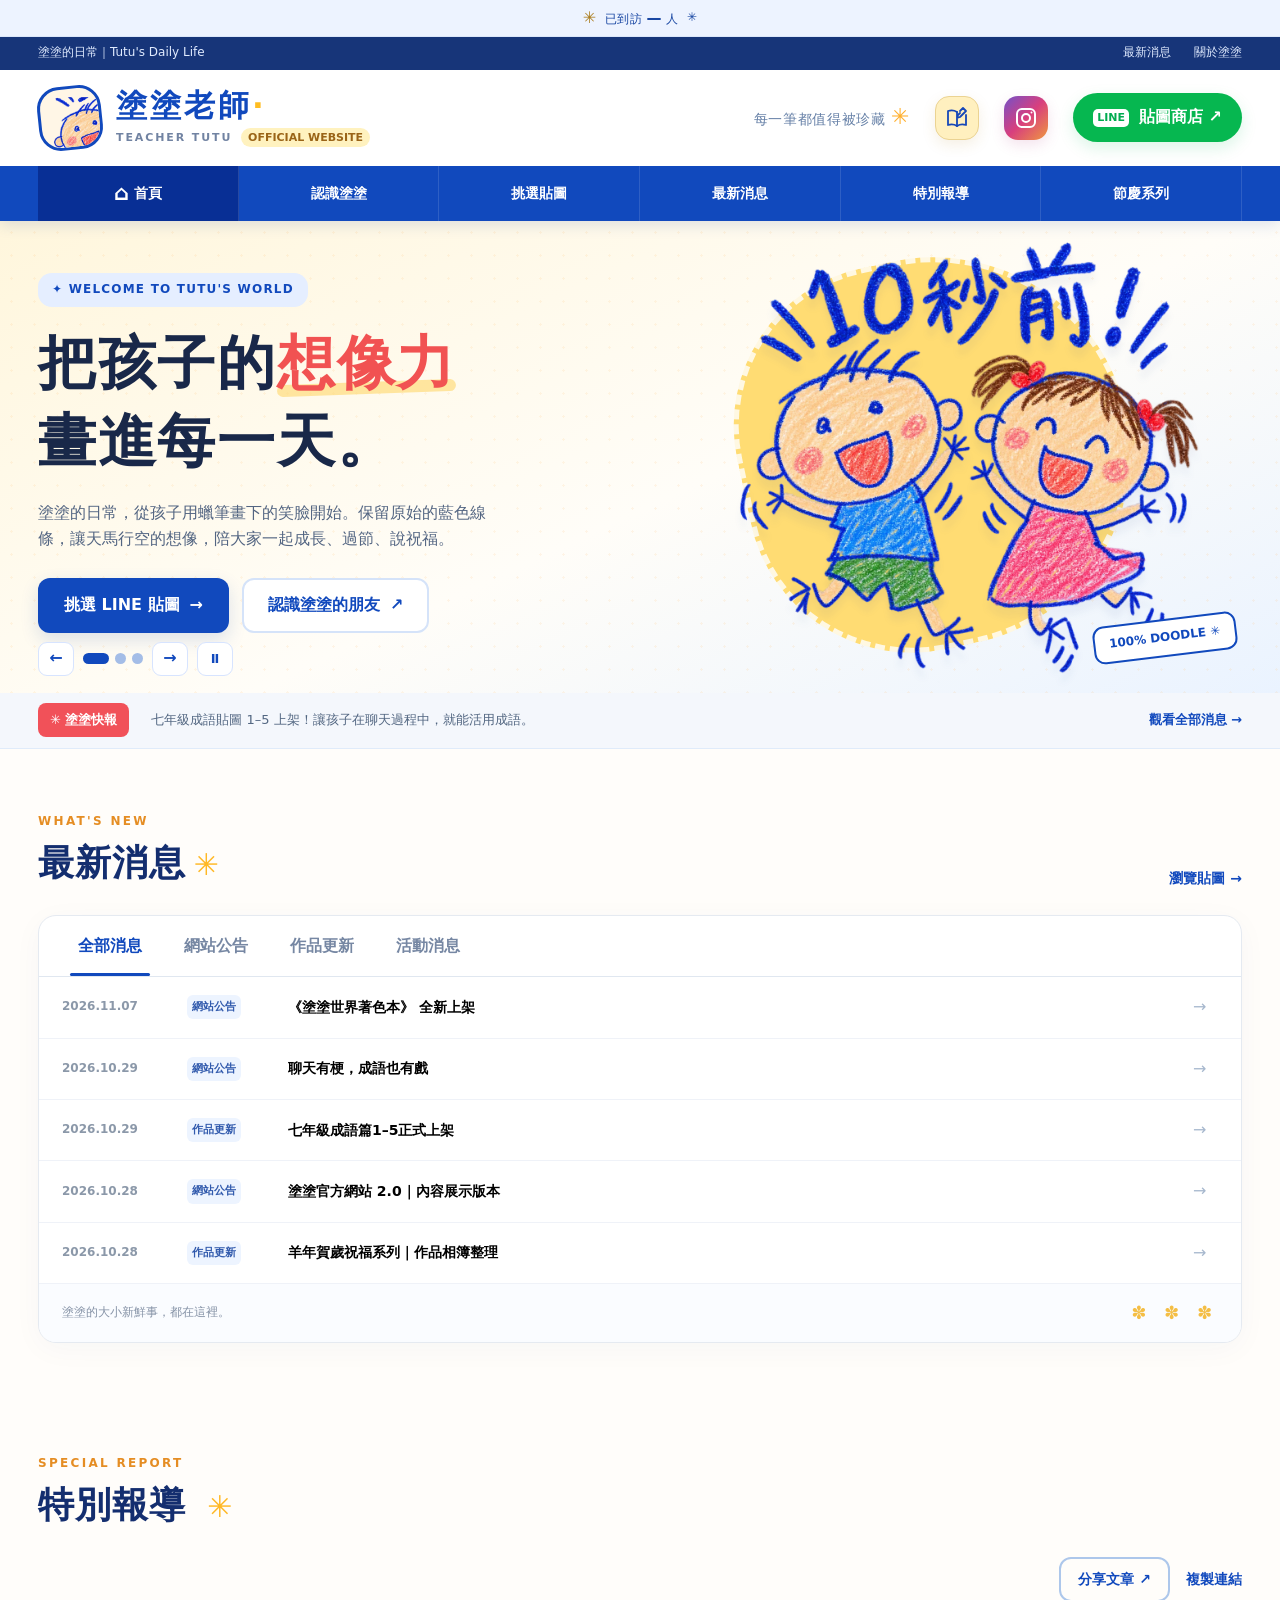
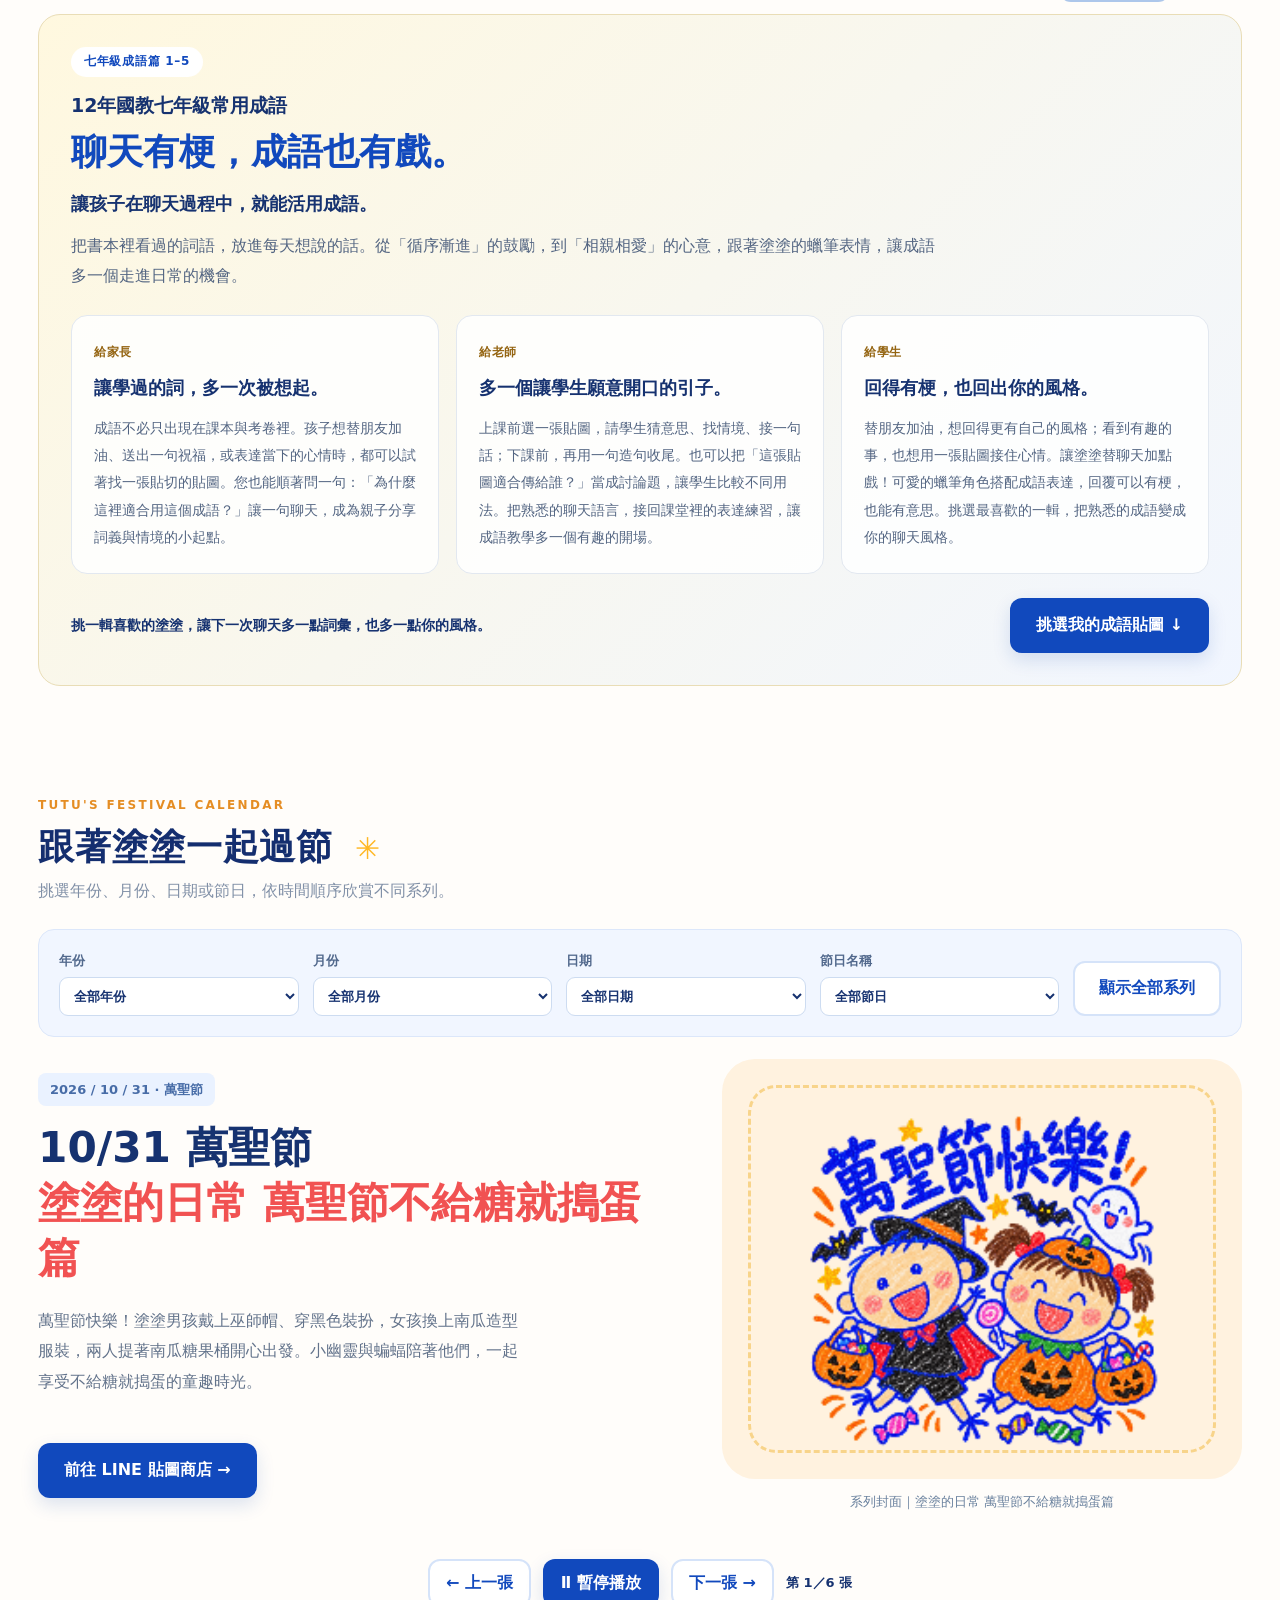
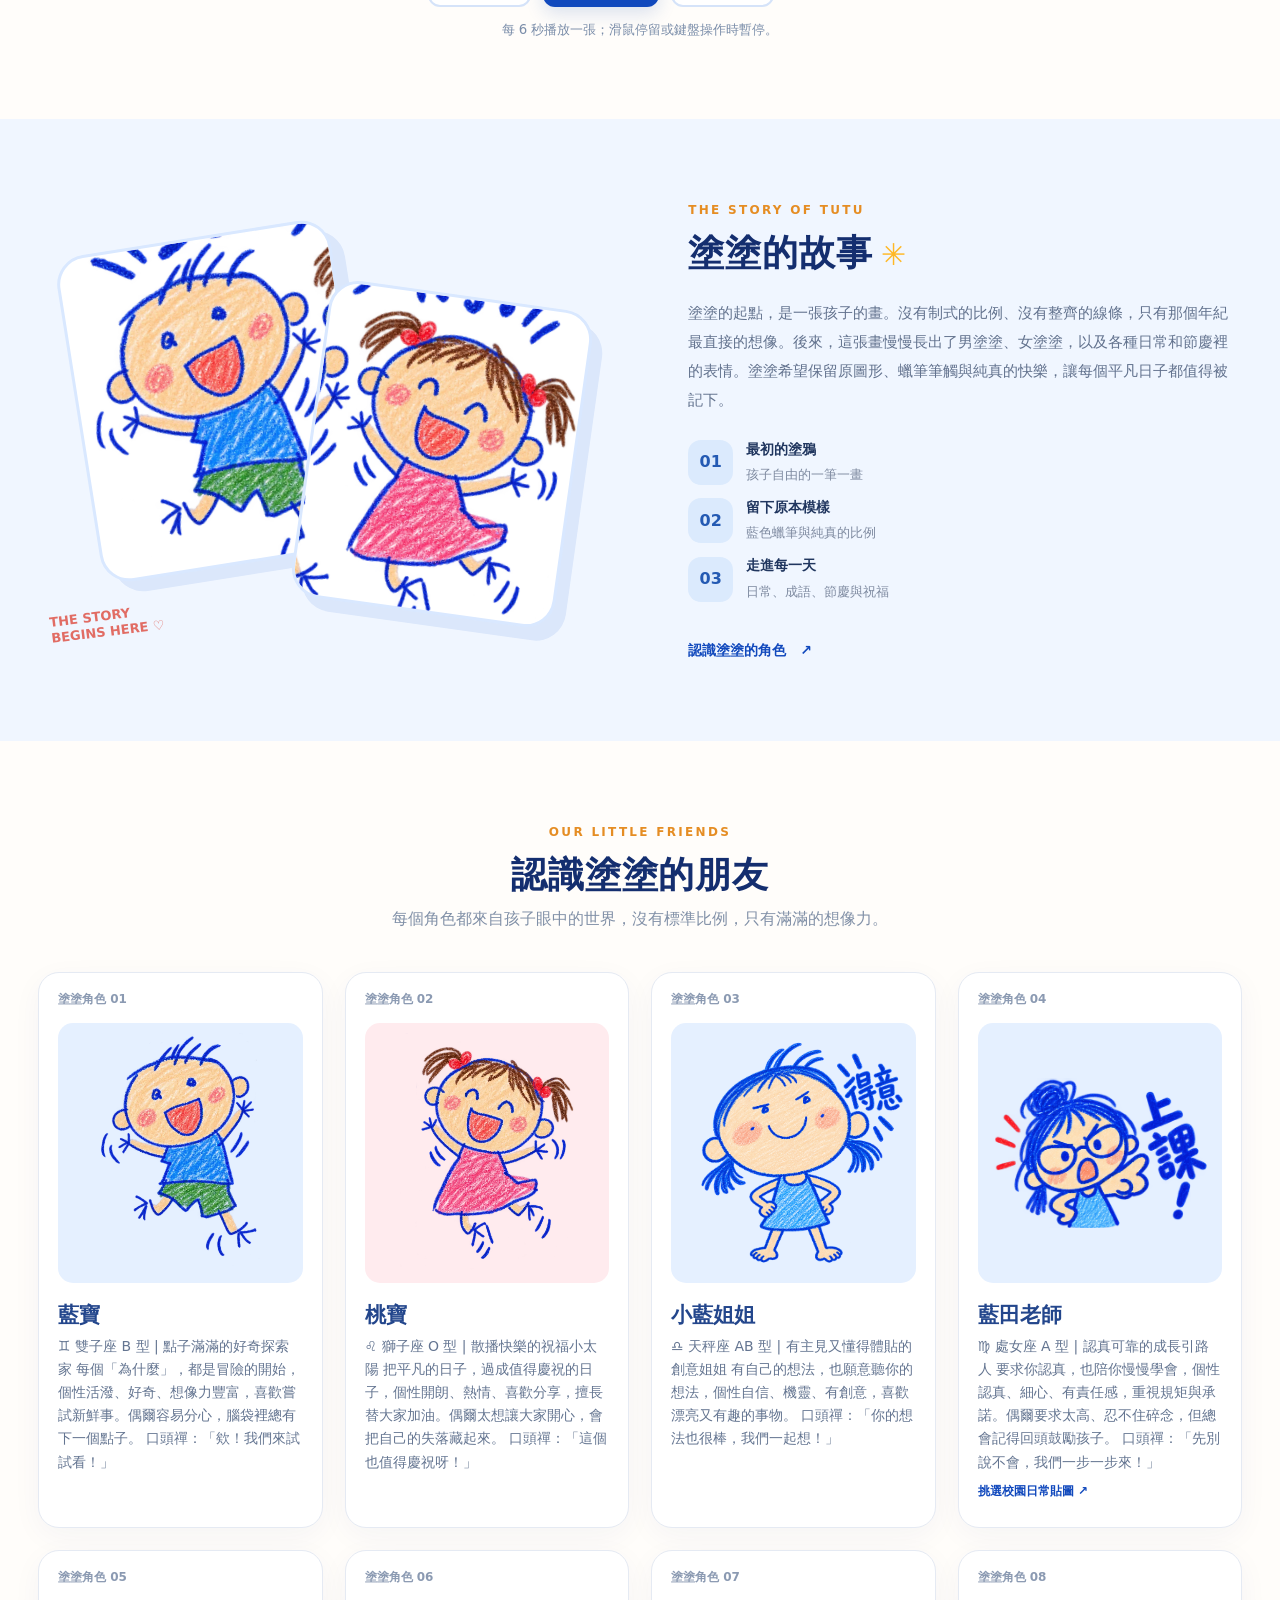
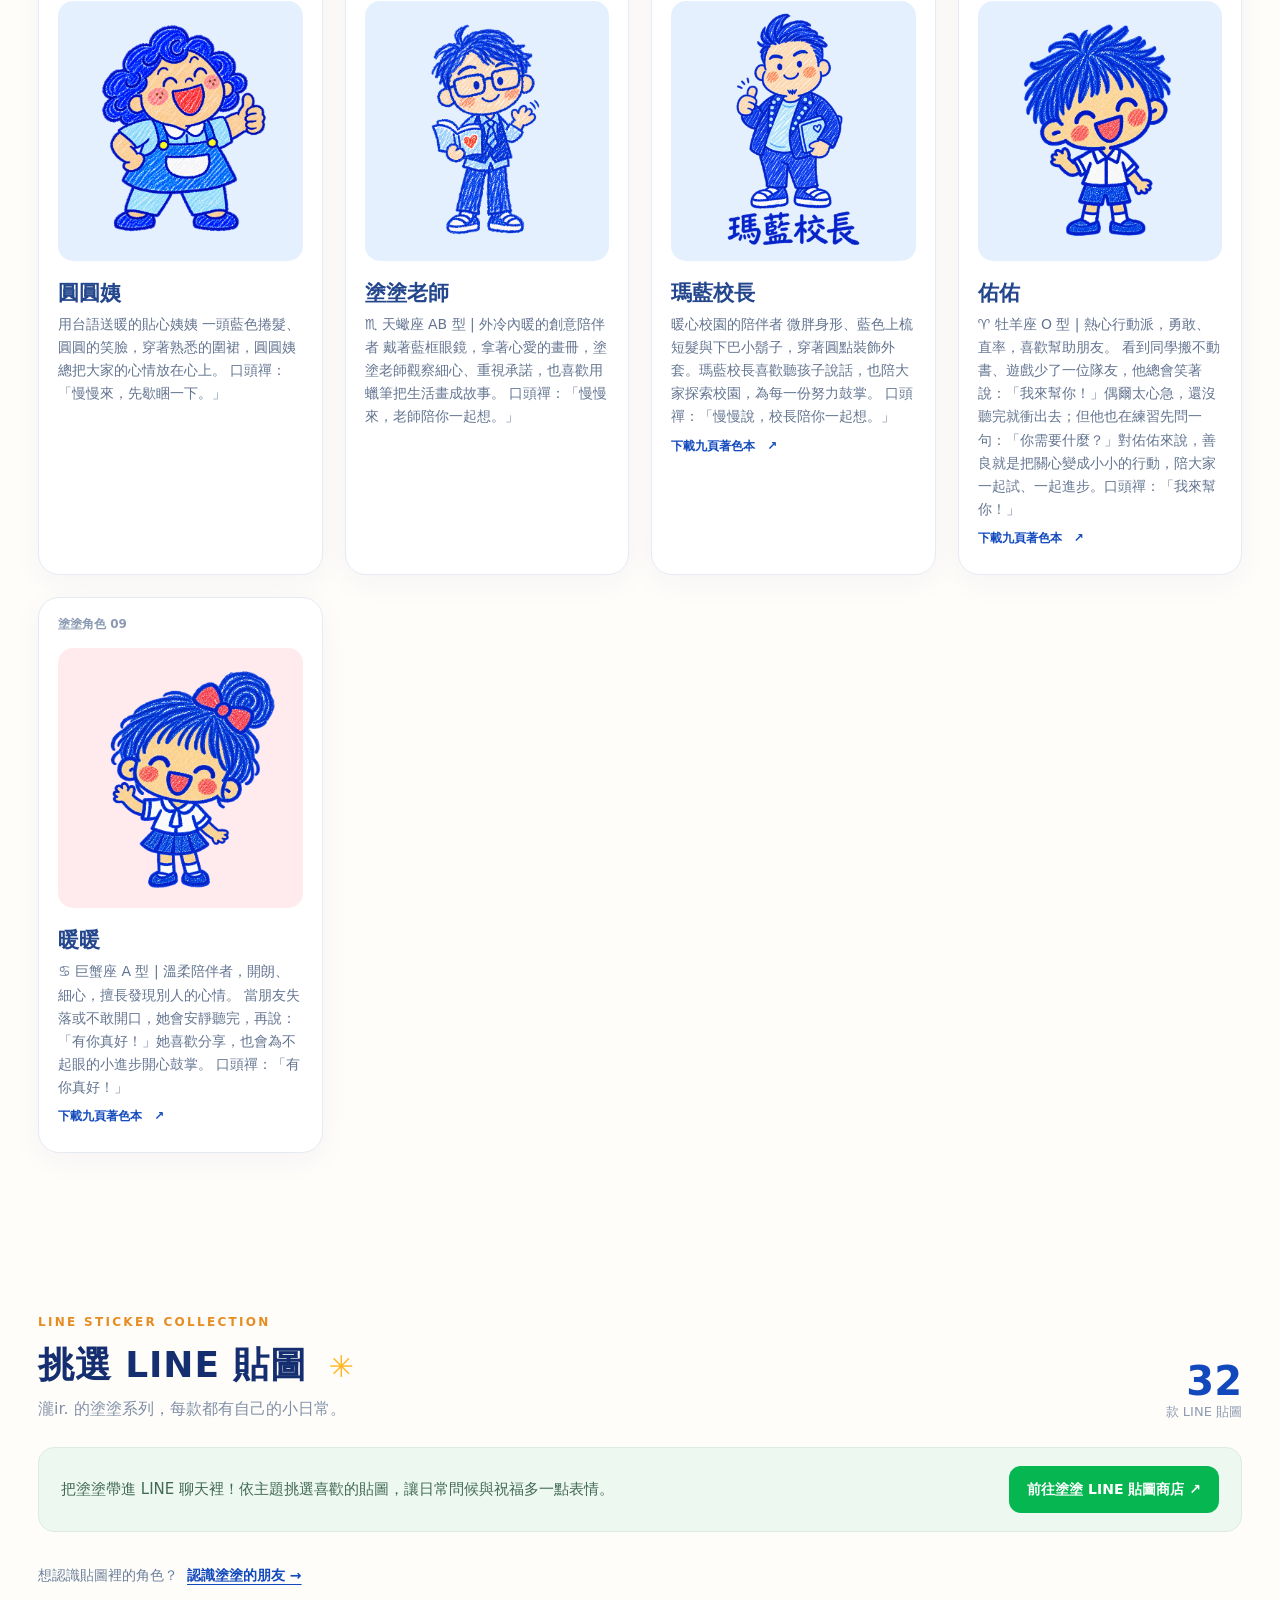
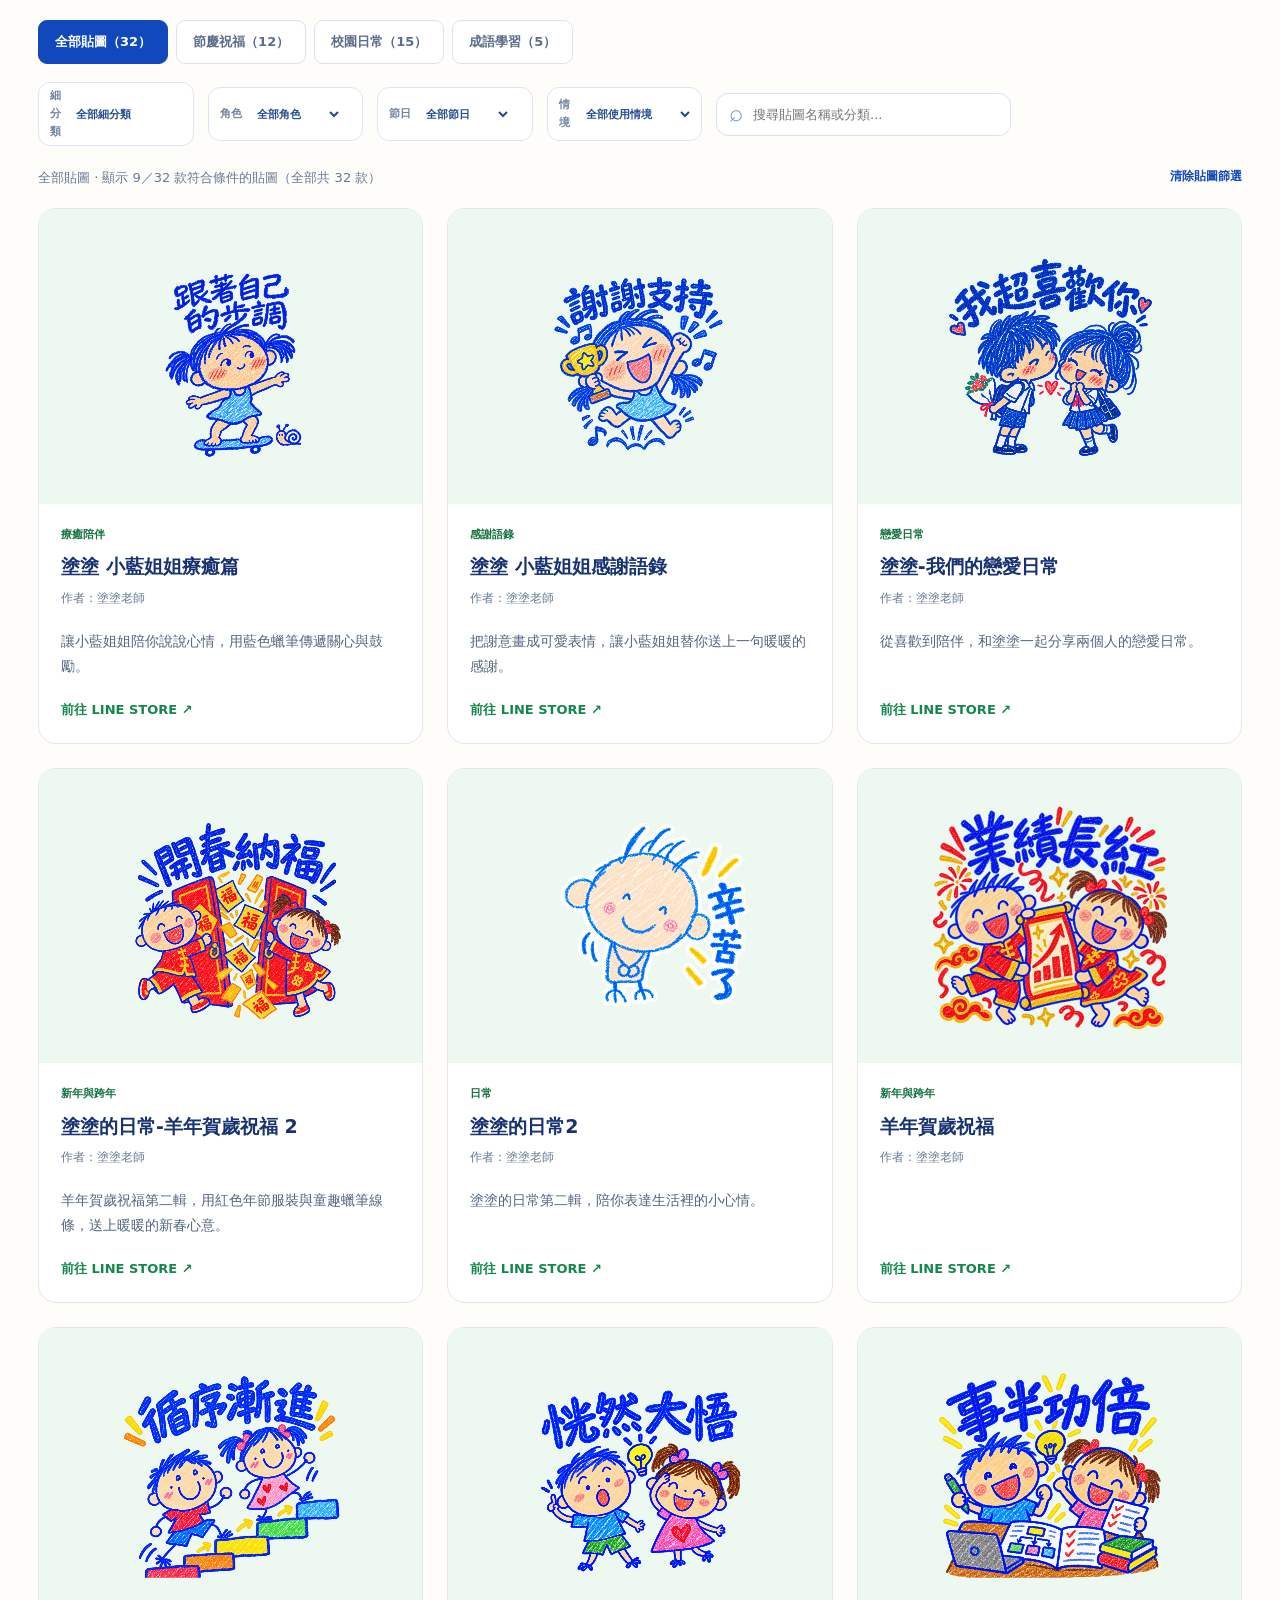
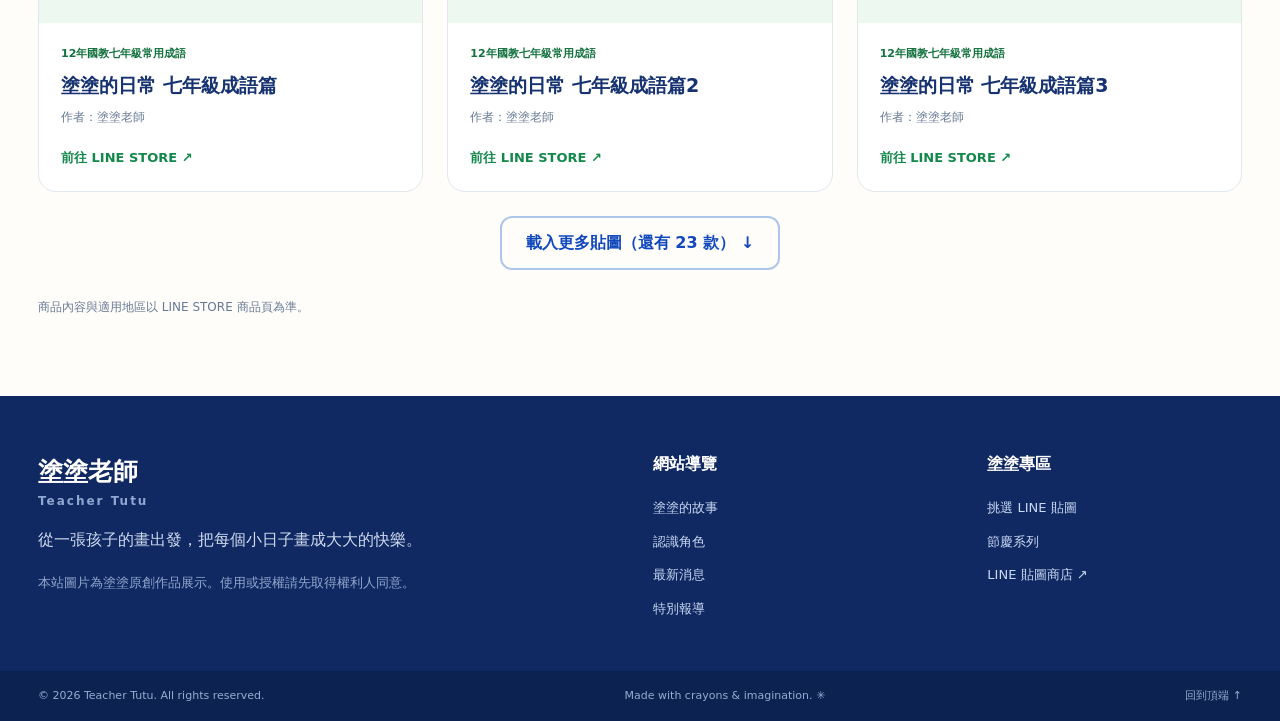
==== commit d8a12b77: "Add shared visitor totals and per-book coloring download counts" ====
--- a/index.html
+++ b/index.html
@@ -27,14 +27,16 @@
 <script defer src="github-cms.js?v=20261105-december-single"></script><script defer src="festival-player.js?v=20261030-report-editor"></script><script defer src="taxonomy.js?v=20261103-preview-assets-tags"></script>
 <script defer src="catalog-navigation.js?v=20261103-preview-assets-tags"></script><script defer src="catalog-browser.js?v=20261103-preview-assets-tags"></script><script defer src="article-sharing.js?v=20261030-report-editor"></script><script defer src="report-renderer.js?v=20261101-report-pages"></script><script defer src="homepage-preview.js?v=20261103-preview-assets-tags"></script>
 <script defer src="app.js?v=20261103-preview-assets-tags"></script>
-<script defer src="coloring-public.js?v=20261104-coloring"></script>
+<script defer src="statistics-client.js?v=20261115-statistics"></script><script defer src="site-statistics.js?v=20261115-statistics"></script><script defer src="coloring-public.js?v=20261115-statistics"></script>
 <script type="application/ld+json">{"@context":"https://schema.org","@graph":[{"@type":"Brand","@id":"https://yilong691111.github.io/teacher-tutu/#brand","name":"塗塗老師","alternateName":"Teacher Tutu","url":"https://yilong691111.github.io/teacher-tutu/","description":"從孩子的原始蠟筆塗鴉出發的原創角色品牌","logo":"https://yilong691111.github.io/teacher-tutu/assets/icon-192.png","sameAs":["https://store.line.me/stickershop/author/5947333/zh-Hant","https://www.instagram.com/tutu.teacher/"]},{"@type":"WebPage","@id":"https://yilong691111.github.io/teacher-tutu/#webpage","url":"https://yilong691111.github.io/teacher-tutu/","name":"塗塗老師 Teacher Tutu｜官方網站","description":"塗塗老師 Teacher Tutu 官方網站。認識藍寶、桃寶、小藍姐姐、藍田老師與人物夥伴，閱讀塗塗的創作故事、成語特別報導，探索校園日常、生日祝福與節慶 LINE 貼圖。","inLanguage":"zh-Hant","about":{"@id":"https://yilong691111.github.io/teacher-tutu/#brand"},"primaryImageOfPage":{"@type":"ImageObject","url":"https://yilong691111.github.io/teacher-tutu/assets/og-cover.png"}}]}</script>
 <link rel="stylesheet" href="homepage-text.css?v=20261103-rich-copy">
 <link rel="stylesheet" href="editor-enhancements.css?v=20261103-preview-assets-tags">
 <link rel="stylesheet" href="coloring.css?v=20261104-coloring">
+<link rel="stylesheet" href="statistics.css?v=20261115-statistics">
 </head>
 <body><div id="scroll-progress" aria-hidden="true"></div>
 <a class="skip" href="#main">跳至主要內容</a>
+<div id="site-visitors" class="visit-banner" role="status" aria-live="polite" title="自 2026/11/15 啟用後累計；同一瀏覽器計一次。"><span class="visit-flower" aria-hidden="true">✳</span><span>已到訪 <b id="visit-count">—</b> 人</span><span aria-hidden="true">✳</span></div>
 <div class="utility"><div class="wrap utility-inner"><span>塗塗的日常｜Tutu's Daily Life</span><div><a href="#news">最新消息</a><a href="#about">關於塗塗</a></div></div></div>
 <header class="masthead" id="top"><div class="wrap mast-inner"><a class="identity" href="#top" aria-label="塗塗老師官方網站首頁"><span class="logo-stamp"><img src="assets/tutu-boy.webp" alt=""></span><span><b>塗塗老師<span class="brand-dot">·</span></b><small>TEACHER TUTU <i>OFFICIAL WEBSITE</i></small></span></a><div class="header-right"><span class="header-note"><span id="brand-tagline">每一筆都值得被珍藏</span> <span aria-hidden="true">✳</span></span><button id="header-coloring" class="coloring-link" type="button" aria-label="開啟著色本下載" aria-haspopup="dialog" aria-controls="coloring-dialog" aria-expanded="false" title="下載著色本"><svg viewBox="0 0 24 24" width="24" height="24" fill="none" stroke="currentColor" stroke-width="1.8" stroke-linecap="round" stroke-linejoin="round" aria-hidden="true"><path d="M12 6c-3-2-6-2-9-1v14c3-1 6-1 9 1 3-2 6-2 9-1V9"></path><path d="M12 6v14M15 5l3-3 3 3-6 6-3 1 1-3 2-2"></path></svg></button><a id="header-instagram" class="instagram-link" href="https://www.instagram.com/tutu.teacher/" target="_blank" rel="noopener noreferrer" aria-label="塗塗老師 Instagram（另開新視窗）" title="Instagram @tutu.teacher"><svg viewBox="0 0 24 24" width="24" height="24" fill="none" stroke="currentColor" stroke-width="2" aria-hidden="true" focusable="false"><rect x="3" y="3" width="18" height="18" rx="5"></rect><circle cx="12" cy="12" r="4"></circle><circle cx="17.5" cy="6.5" r="1" fill="currentColor" stroke="none"></circle></svg></a><a id="header-line" class="line-pill" href="https://store.line.me/stickershop/author/5947333/zh-Hant" target="_blank" rel="noopener noreferrer"><span class="line-logo">LINE</span> 貼圖商店 ↗</a><button class="mobile-toggle" type="button" aria-label="展開導覽" aria-controls="primary-nav" aria-expanded="false">☰</button></div></div></header>
 <nav class="nav-bar" id="primary-nav" aria-label="主選單"><div class="wrap nav-inner">
@@ -67,7 +69,7 @@
 <footer class="footer" id="contact"><div class="wrap footer-main"><div class="footer-brand"><div class="footer-logo">塗塗老師 <span>Teacher Tutu</span></div><p>從一張孩子的畫出發，把每個小日子畫成大大的快樂。</p><small>本站圖片為塗塗原創作品展示。使用或授權請先取得權利人同意。</small></div><div class="footer-column"><b>網站導覽</b><a href="#about">塗塗的故事</a><a href="#characters">認識角色</a><a href="#news">最新消息</a><a href="#idiom-story">特別報導</a></div><div class="footer-column"><b>塗塗專區</b><a href="#line-catalog" data-catalog-topic="all">挑選 LINE 貼圖</a><a href="#series">節慶系列</a><a id="footer-line" href="https://store.line.me/stickershop/author/5947333/zh-Hant" target="_blank" rel="noopener noreferrer">LINE 貼圖商店 ↗</a></div></div><div class="footer-bottom"><div class="wrap"><span>© <span id="year">2026</span> Teacher Tutu. All rights reserved.</span><span>Made with crayons & imagination. ✳</span><a href="#top">回到頂端 ↑</a></div></div></footer>
 <dialog id="news-dialog" class="news-modal"><button id="news-dialog-close" type="button" aria-label="關閉消息">✕</button><span class="section-eyebrow" id="news-dialog-category"></span><h3 id="news-dialog-title"></h3><p id="news-dialog-date"></p><div id="news-dialog-body"></div></dialog>
 <button id="back-top" class="back-top" type="button" aria-label="回到頁面頂端">↑</button><div id="site-toast" class="site-toast" role="status" aria-live="polite"></div><dialog id="coloring-dialog" class="coloring-dialog" aria-labelledby="coloring-dialog-title">
-<div class="coloring-dialog-head"><div><span class="section-eyebrow">LET'S COLOR TOGETHER</span><h2 id="coloring-dialog-title">把塗塗畫成你的顏色</h2><p>挑選著色本，下載 PDF 就能列印。自由選色，每一筆都很棒。</p></div><button id="coloring-close" type="button" class="coloring-close">關閉 ✕</button></div>
+<div class="coloring-dialog-head"><div><span class="section-eyebrow">LET'S COLOR TOGETHER</span><h2 id="coloring-dialog-title">把塗塗畫成你的顏色</h2><p>挑選著色本，下載 PDF 就能列印。自由選色，每一筆都很棒。</p><span class="coloring-total" title="統計自 2026/11/15 啟用後開始累計。">累計下載 <b id="coloring-download-total">—</b> 次</span></div><button id="coloring-close" type="button" class="coloring-close">關閉 ✕</button></div>
 <div class="coloring-toolbar"><div class="coloring-tabs" role="group" aria-label="著色本分類"><button type="button" data-coloring-category="" aria-pressed="true">全部著色本</button><button type="button" data-coloring-category="人物篇" aria-pressed="false">人物篇</button><button type="button" data-coloring-category="合集篇" aria-pressed="false">合集篇</button></div><label class="coloring-search">找一本著色本<input id="coloring-search" type="search" placeholder="搜尋角色或書名"></label></div>
 <p id="coloring-result" class="coloring-result" role="status" aria-live="polite"></p><div id="coloring-grid" class="coloring-grid"></div><p class="coloring-print-note">列印建議：A4、原尺寸、單面列印；蠟筆或色鉛筆都可以。</p>
 </dialog>
--- a/statistics.css
+++ b/statistics.css
@@ -0,0 +1,3 @@
+.visit-banner{display:flex;align-items:center;justify-content:center;gap:8px;min-height:34px;padding:5px 16px;box-sizing:border-box;background:#edf3ff;color:#1947a3;font-size:12px;line-height:1.6;letter-spacing:.04em;border-bottom:1px solid #dce7fa}
+.visit-banner b{font-size:15px;font-variant-numeric:tabular-nums;min-width:1ch}.visit-banner .visit-flower{color:#aa7b1c;font-size:16px}.coloring-card .book-download-count{display:block;color:#1947a3;font-size:12px;font-weight:750;margin:0 0 12px;line-height:1.6;font-variant-numeric:tabular-nums}.coloring-total{display:inline-flex;gap:5px;align-items:center;background:#edf3ff;color:#1947a3;border-radius:9px;padding:7px 11px;font-size:12px;margin-top:12px}.coloring-card-actions a[aria-busy=true]{opacity:.7;cursor:progress}.coloring-total b{font-variant-numeric:tabular-nums}
+@media(max-width:760px){.visit-banner{min-height:32px;font-size:11px}.visit-banner b{font-size:14px}}
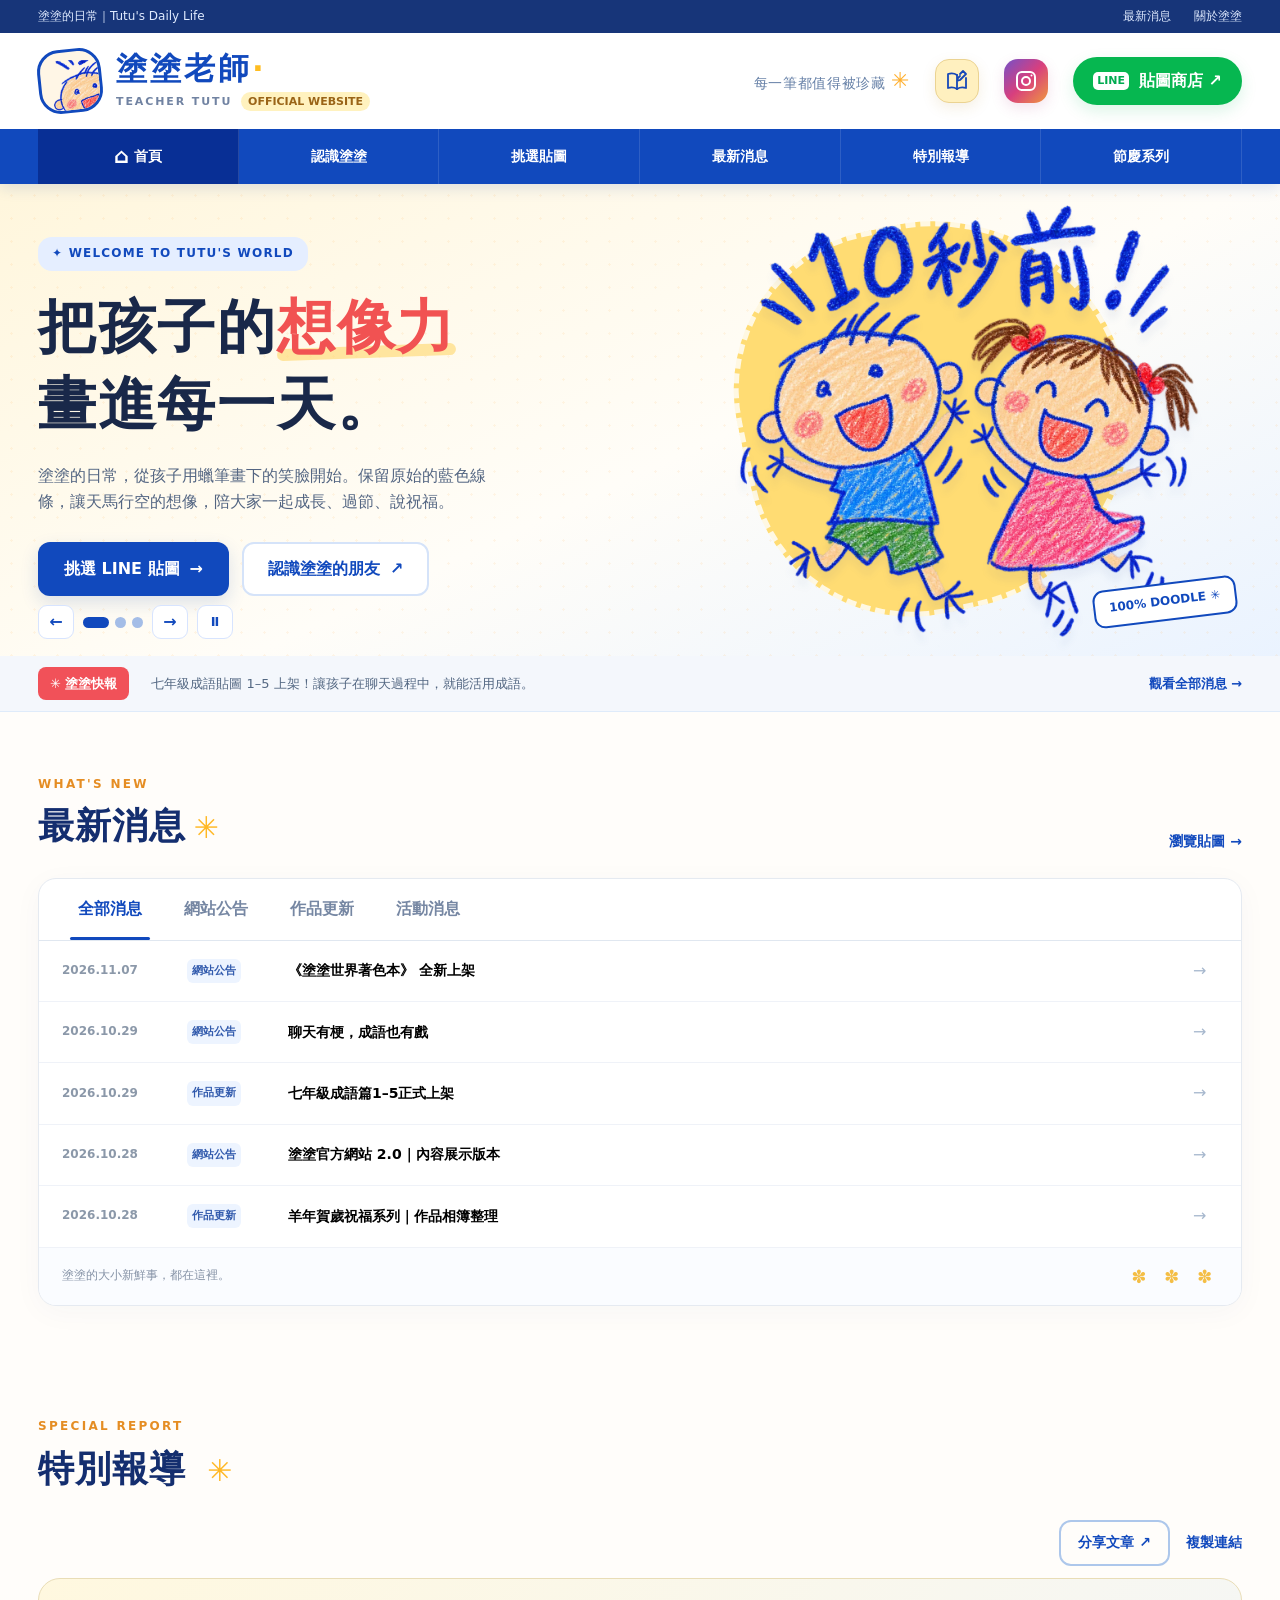
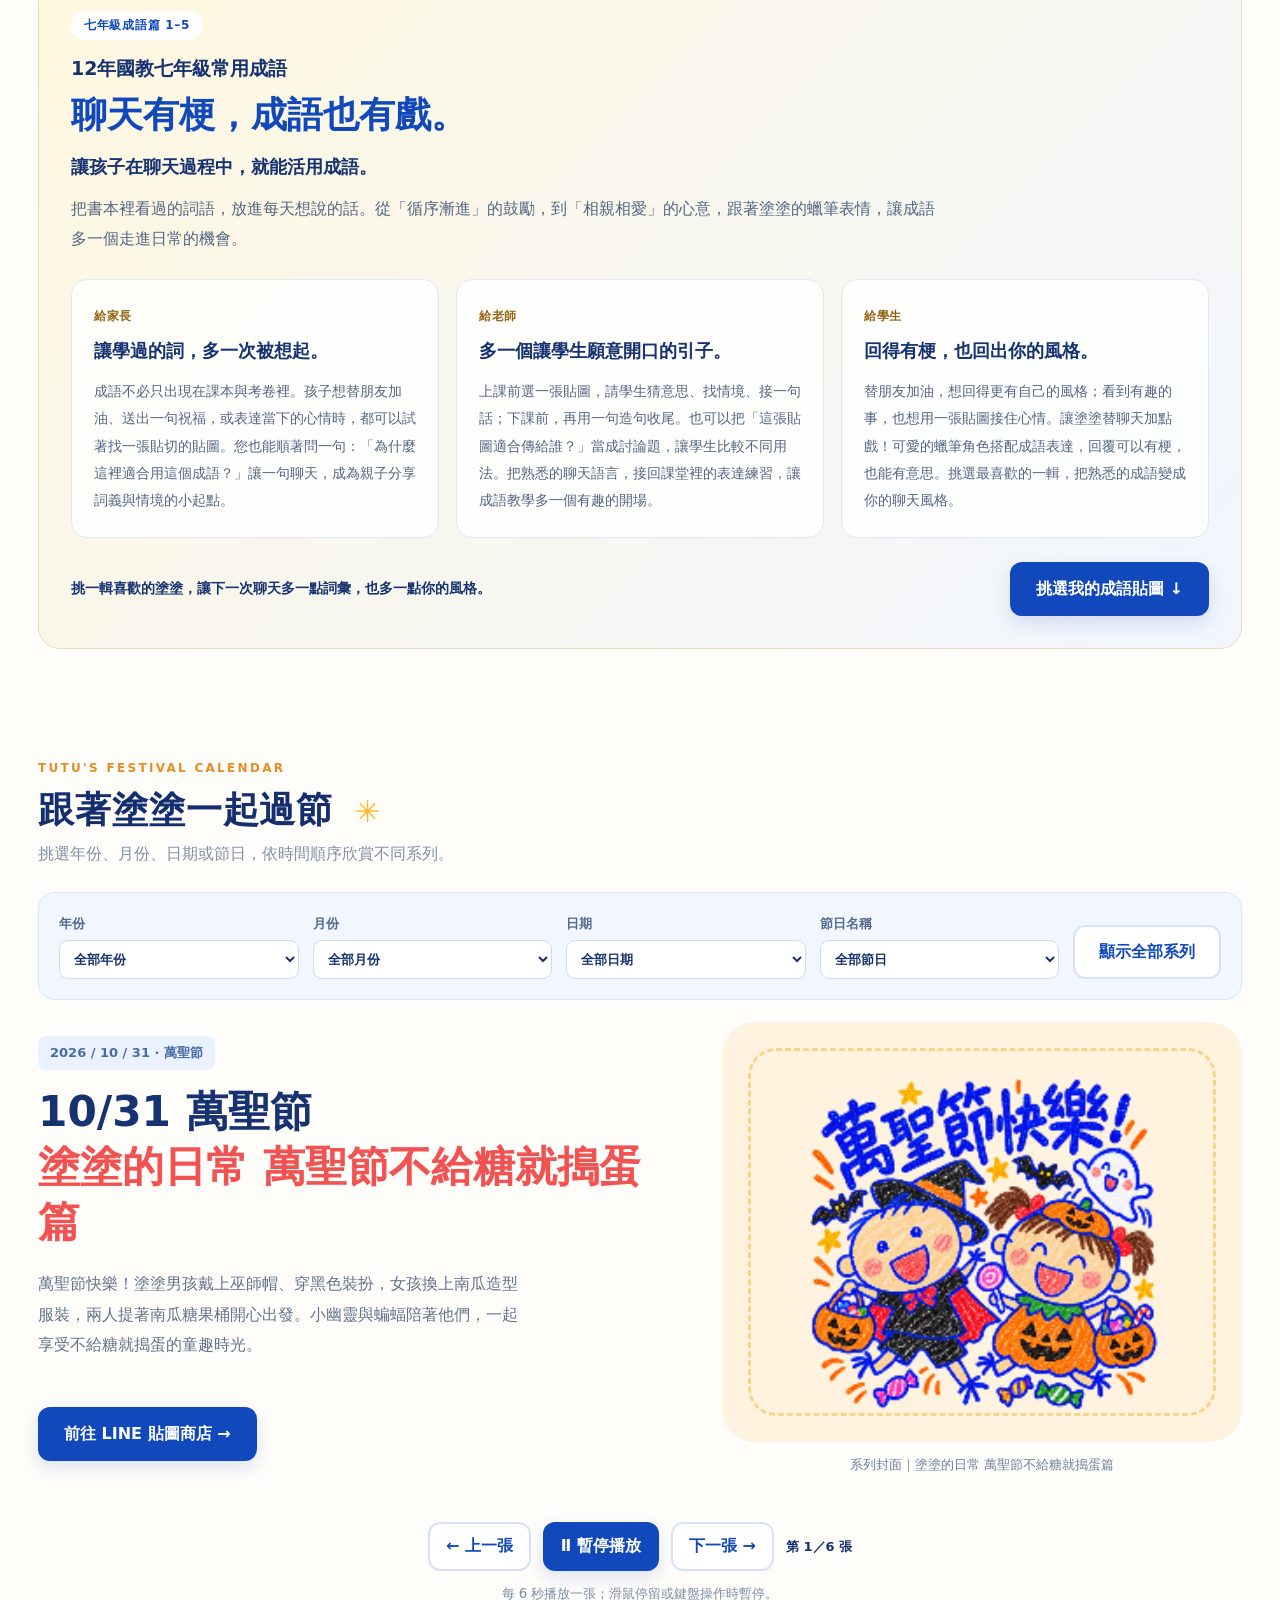
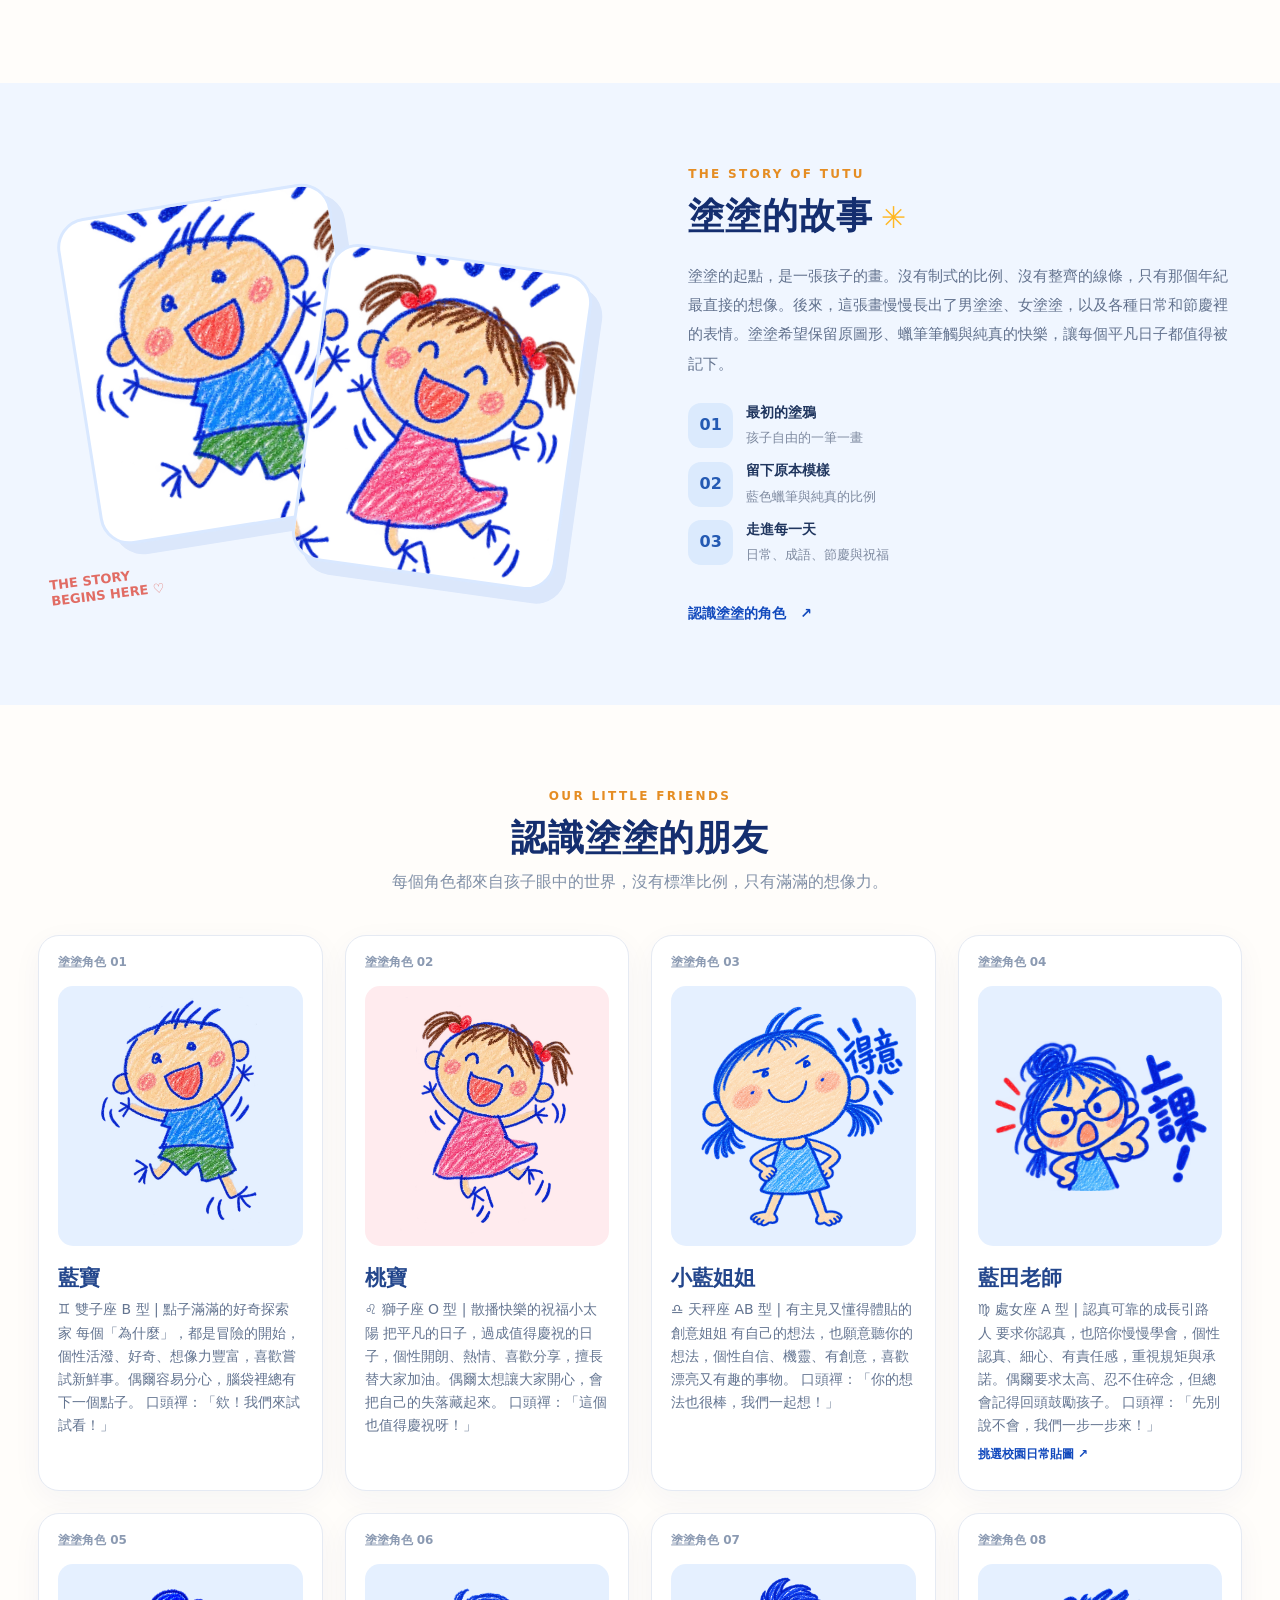
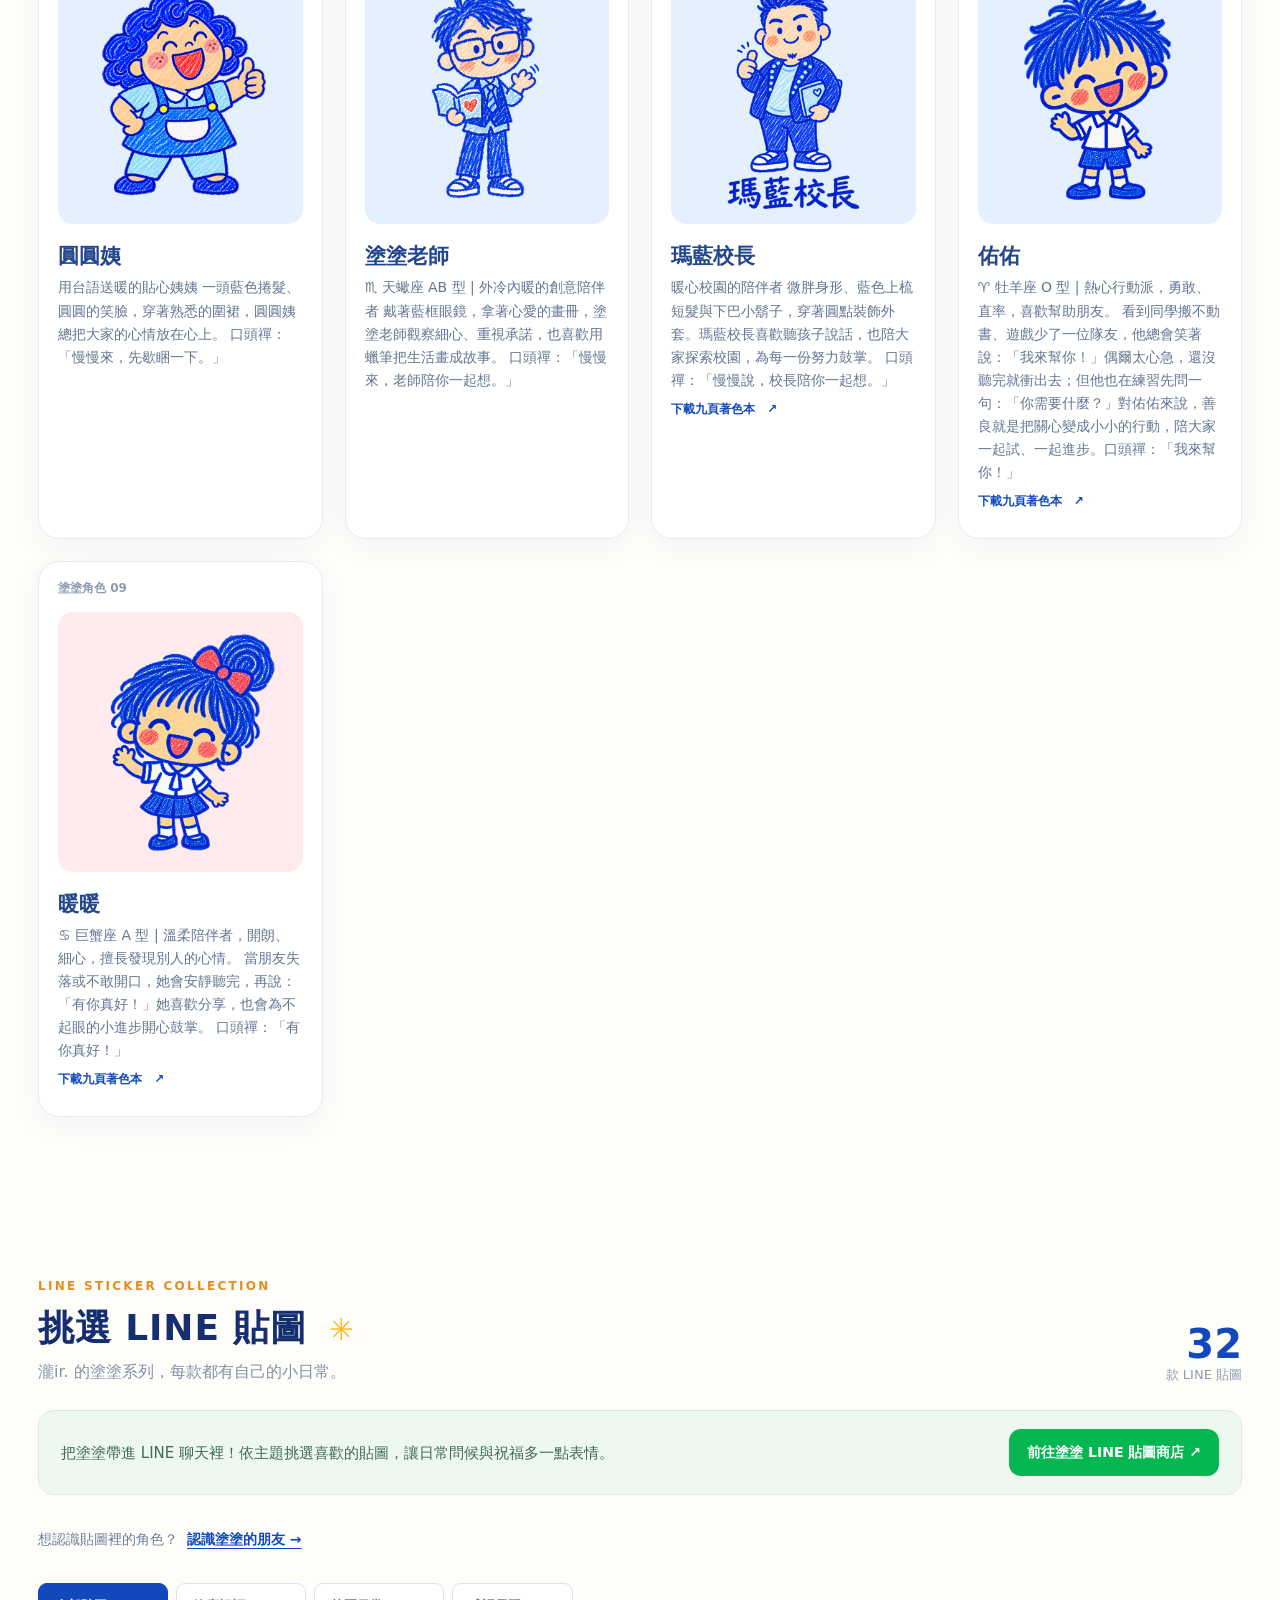
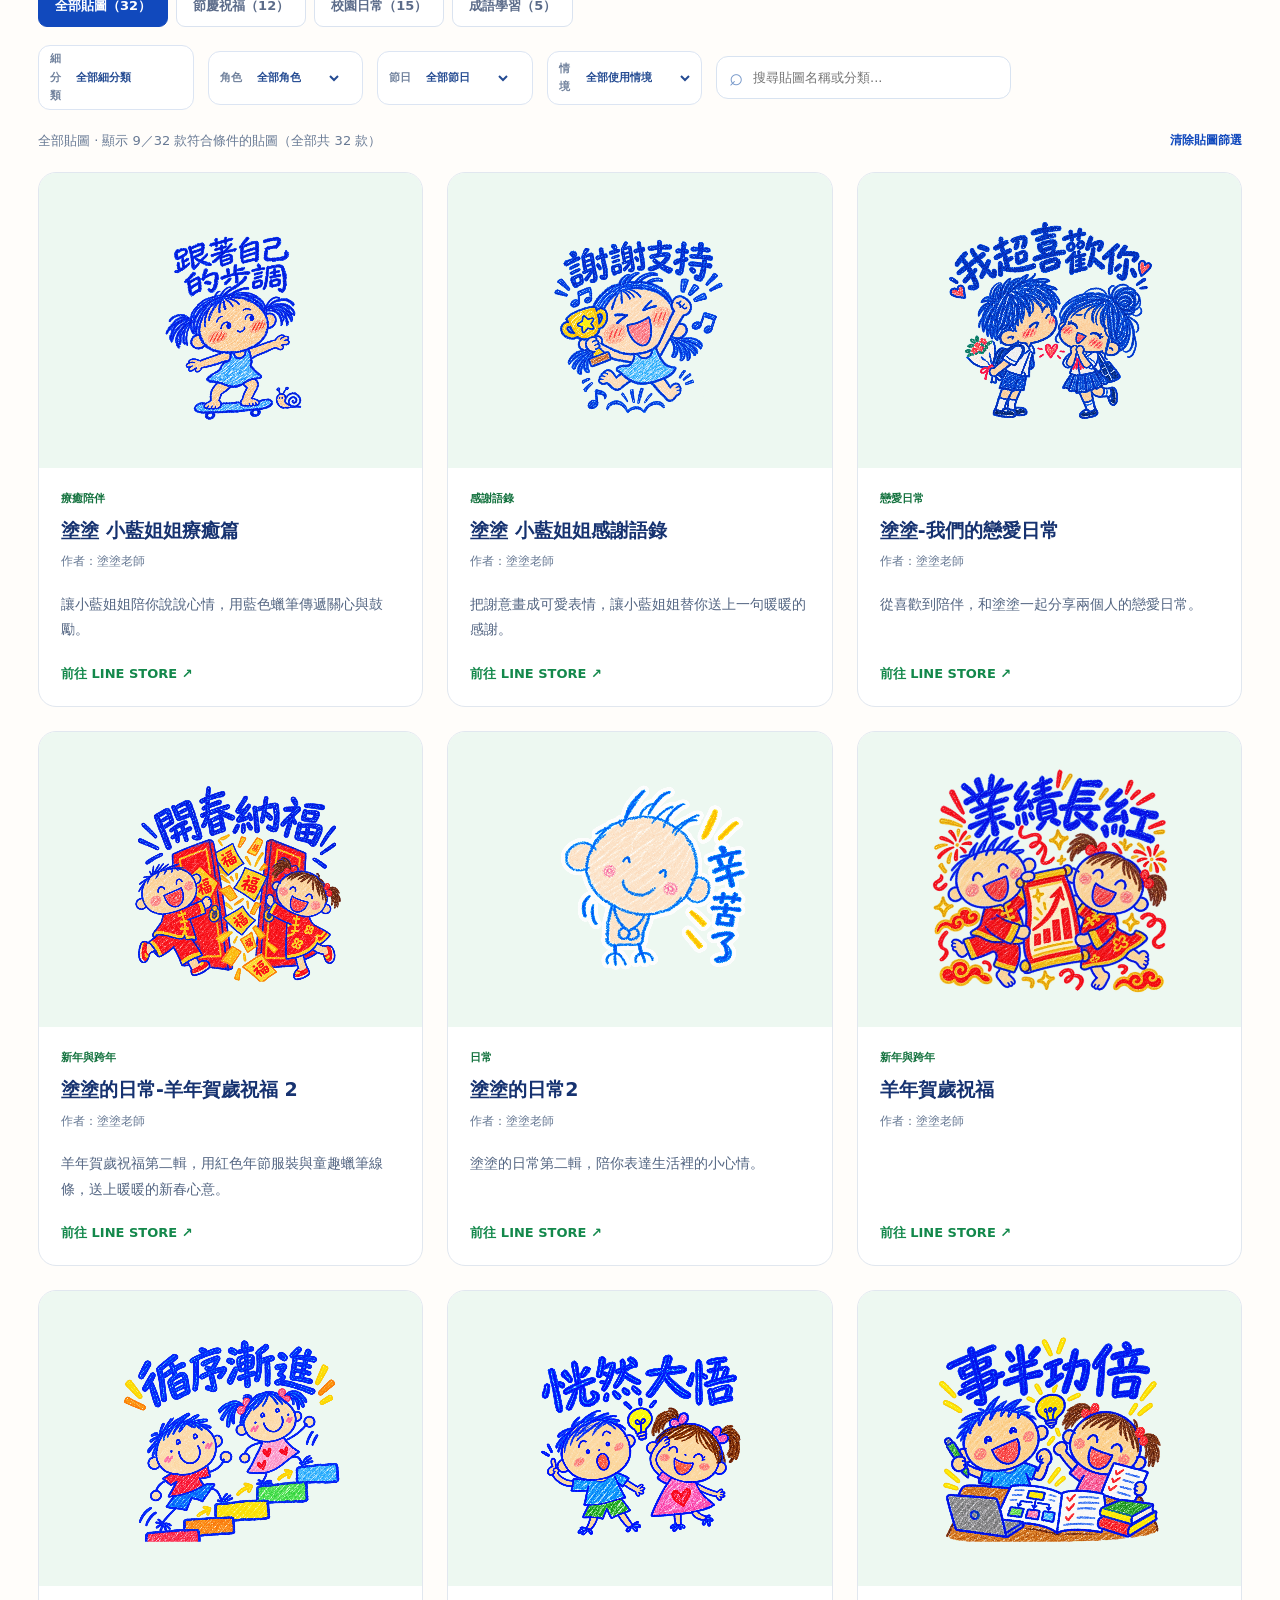
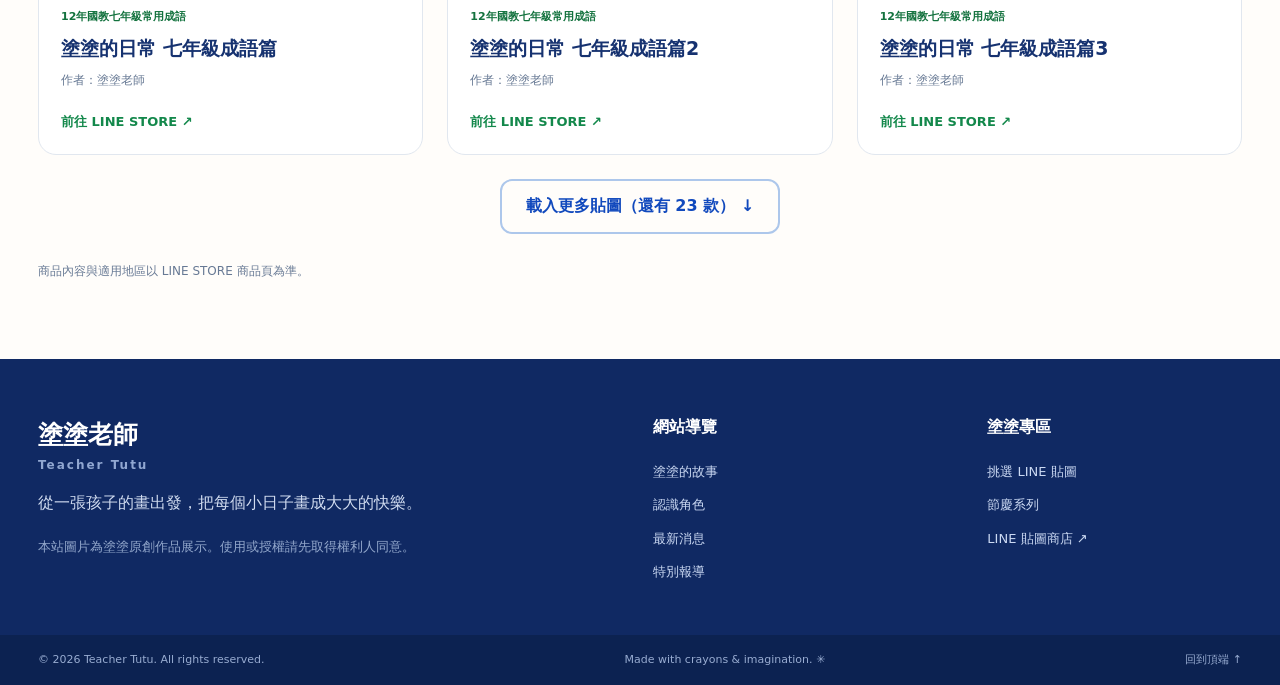
==== commit bc83459b: "Hide visitor count banner from the public website" ====
--- a/index.html
+++ b/index.html
@@ -36,7 +36,6 @@
 </head>
 <body><div id="scroll-progress" aria-hidden="true"></div>
 <a class="skip" href="#main">跳至主要內容</a>
-<div id="site-visitors" class="visit-banner" role="status" aria-live="polite" title="自 2026/11/15 啟用後累計；同一瀏覽器計一次。"><span class="visit-flower" aria-hidden="true">✳</span><span>已到訪 <b id="visit-count">—</b> 人</span><span aria-hidden="true">✳</span></div>
 <div class="utility"><div class="wrap utility-inner"><span>塗塗的日常｜Tutu's Daily Life</span><div><a href="#news">最新消息</a><a href="#about">關於塗塗</a></div></div></div>
 <header class="masthead" id="top"><div class="wrap mast-inner"><a class="identity" href="#top" aria-label="塗塗老師官方網站首頁"><span class="logo-stamp"><img src="assets/tutu-boy.webp" alt=""></span><span><b>塗塗老師<span class="brand-dot">·</span></b><small>TEACHER TUTU <i>OFFICIAL WEBSITE</i></small></span></a><div class="header-right"><span class="header-note"><span id="brand-tagline">每一筆都值得被珍藏</span> <span aria-hidden="true">✳</span></span><button id="header-coloring" class="coloring-link" type="button" aria-label="開啟著色本下載" aria-haspopup="dialog" aria-controls="coloring-dialog" aria-expanded="false" title="下載著色本"><svg viewBox="0 0 24 24" width="24" height="24" fill="none" stroke="currentColor" stroke-width="1.8" stroke-linecap="round" stroke-linejoin="round" aria-hidden="true"><path d="M12 6c-3-2-6-2-9-1v14c3-1 6-1 9 1 3-2 6-2 9-1V9"></path><path d="M12 6v14M15 5l3-3 3 3-6 6-3 1 1-3 2-2"></path></svg></button><a id="header-instagram" class="instagram-link" href="https://www.instagram.com/tutu.teacher/" target="_blank" rel="noopener noreferrer" aria-label="塗塗老師 Instagram（另開新視窗）" title="Instagram @tutu.teacher"><svg viewBox="0 0 24 24" width="24" height="24" fill="none" stroke="currentColor" stroke-width="2" aria-hidden="true" focusable="false"><rect x="3" y="3" width="18" height="18" rx="5"></rect><circle cx="12" cy="12" r="4"></circle><circle cx="17.5" cy="6.5" r="1" fill="currentColor" stroke="none"></circle></svg></a><a id="header-line" class="line-pill" href="https://store.line.me/stickershop/author/5947333/zh-Hant" target="_blank" rel="noopener noreferrer"><span class="line-logo">LINE</span> 貼圖商店 ↗</a><button class="mobile-toggle" type="button" aria-label="展開導覽" aria-controls="primary-nav" aria-expanded="false">☰</button></div></div></header>
 <nav class="nav-bar" id="primary-nav" aria-label="主選單"><div class="wrap nav-inner">
